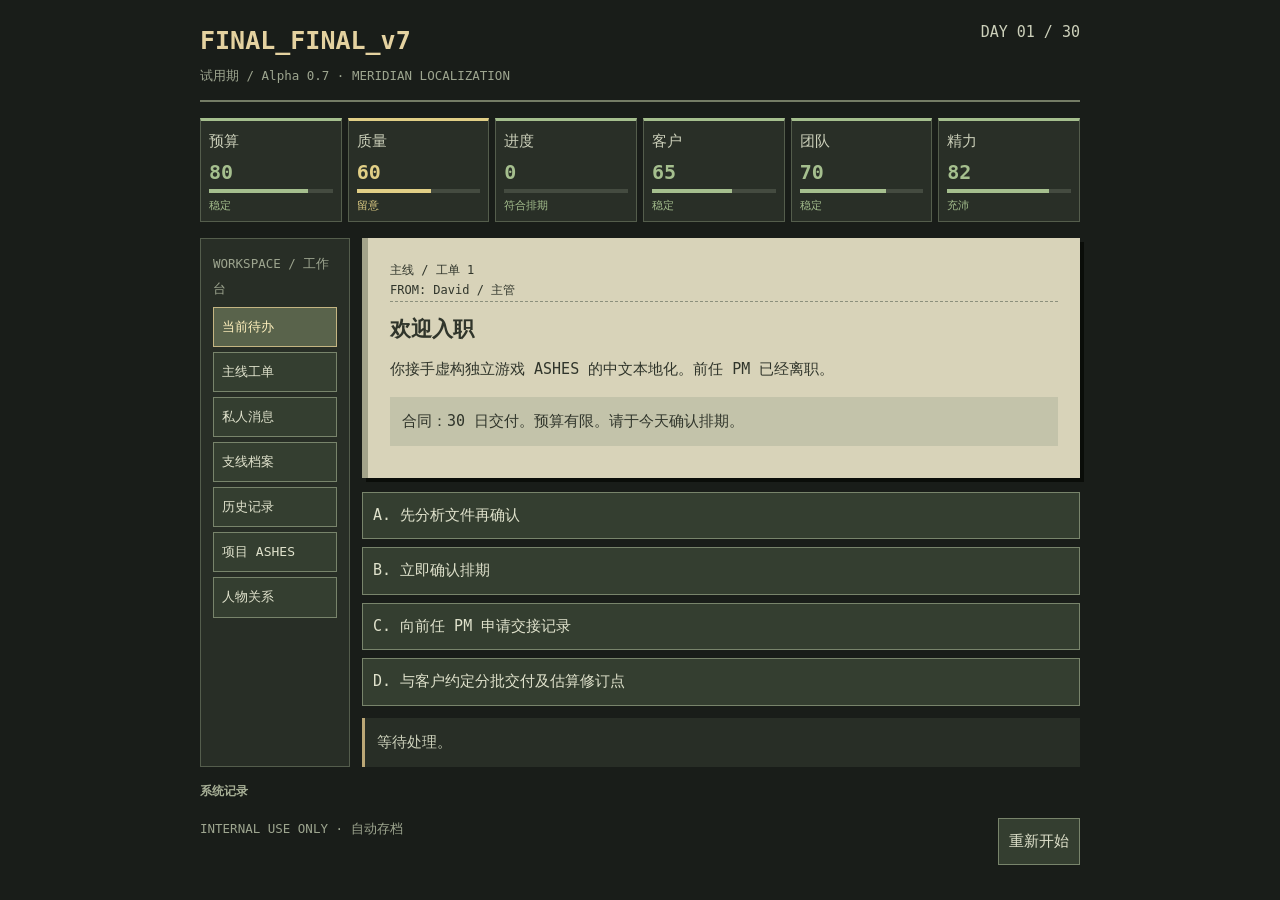
==== public/game.html @ 7072406a "Add files via upload" ====
<!doctype html><html lang="zh-CN"><meta charset="utf-8"><meta name="viewport" content="width=device-width,initial-scale=1"><title>FINAL_FINAL_v7: 试用期</title><style> *{box-sizing:border-box}body{margin:0;background:#191d19;color:#ccd0ba;font:15px/1.7 monospace}main{max-width:920px;margin:auto;padding:20px}header{display:flex;justify-content:space-between;border-bottom:2px solid #747c65;padding-bottom:12px}h1{font-size:25px;color:#e4d2a0;margin:0}small{color:#9da58f}#stats{display:grid;grid-template-columns:repeat(6,1fr);gap:6px;margin:16px 0}.stat{background:#292f27;padding:8px;border:1px solid #545d4c}.stat b{display:block;font-size:20px;color:#e4d2a0}.bar{height:4px;background:#444b40}.bar i{display:block;height:100%;background:#a5b18a}.desk{display:grid;grid-template-columns:150px 1fr;gap:12px}aside{background:#282e26;padding:12px;border:1px solid #545d4c}aside div{padding:7px 0;border-bottom:1px solid #464d40}.paper{background:#d8d3b9;color:#30352b;padding:22px;border-left:6px solid #a3a38a;box-shadow:4px 4px #0a0d09;min-height:240px}.paper h2{margin:10px 0;font-size:21px}.meta{border-bottom:1px dashed #8c907d;font-size:12px}.quote{white-space:pre-wrap;background:#c3c3aa;padding:12px;margin-top:14px}button{font:inherit;color:#e0e2cc;background:#343e30;border:1px solid #78846b;padding:10px;cursor:pointer}button:hover{background:#4d5b43}#choices{display:grid;gap:8px;margin-top:14px}#choices button{text-align:left}#feedback{padding:12px;background:#282e26;margin-top:12px;border-left:3px solid #bba776;min-height:45px}#log{max-height:180px;overflow:auto;font-size:12px;color:#a7af96;margin-top:14px}footer{display:flex;justify-content:space-between;margin-top:16px;gap:8px}.stamp{color:#974b3d;border:3px double;padding:4px 12px;display:inline-block;transform:rotate(-4deg);margin-top:12px;font-weight:bold} @media(max-width:600px){main{padding:10px}.desk{grid-template-columns:1fr}aside{display:none}#stats{grid-template-columns:repeat(3,1fr)}header{gap:5px}h1{font-size:20px}}aside button.nav{display:block;width:100%;text-align:left;margin:5px 0;padding:8px;font-size:13px}aside button.active{background:#59634b;color:#fff0bd;border-color:#c4b582}.mailrow{display:block;width:100%;text-align:left;margin:8px 0}.mailrow small{display:block;color:#c1c7ad}.paper button{margin:5px 0}.paper .archive{border-bottom:1px solid #969982;padding:10px 0}.paper .archive small{color:#59604e}.paper .hint{font-size:12px;color:#59604e}@media(max-width:600px){aside{display:block}aside button.nav{display:inline-block;width:auto;margin:3px;padding:6px}.desk{grid-template-columns:1fr}}
#paper.chat{background:#222b2e;color:#e2e4dc;border:1px solid #52636a;border-left:4px solid var(--person,#8ca6b0);padding:0;box-shadow:4px 4px #0a0d09}.chathead{display:flex;gap:12px;align-items:center;background:#303c40;padding:15px;border-bottom:1px solid #506066}.avatar{display:grid;place-items:center;width:48px;height:48px;flex:none;color:#172124;background:var(--person,#aab5b2);border:3px double #20292a;font-size:20px;font-weight:bold}.chathead h2{margin:0!important;font-size:19px!important}.chathead small,.chat small{color:#a9b8b7}.chatbody{padding:18px;min-height:260px}.chatcontext{color:#9fb0b0;font-size:12px;margin:0 0 18px;border-bottom:1px dashed #506066;padding-bottom:12px}.bubble{white-space:pre-wrap;overflow-wrap:anywhere;background:#354247;border-left:3px solid var(--person);padding:12px 14px;margin:6px 35px 17px 0;max-width:90%;border-radius:0 8px 8px 8px}.bubble.mine{background:#495844;border:0;border-right:3px solid #a5b18a;margin:6px 0 17px auto;border-radius:8px 0 8px 8px}.mine-label{text-align:right}.chat .action{color:#b0b9ad;text-align:center;font-size:12px;padding:8px;border:1px dashed #56635f}.chat .attachment{white-space:pre-wrap;background:#1c2426;border:1px solid #52636a;padding:10px;margin:10px 0 16px;font-size:13px}.chat .chatresult{border-top:1px solid #52636a;padding-top:10px;color:#b4c1b5;font-size:12px}.chatmode #choices button{background:#304248;border-color:#657e84}.chatmode #choices button:hover{background:#435b60}.chatmode #feedback{border-left-color:#789ca6}.chatmode #choices:before{content:'回复 / 行动';font-size:11px;color:#9fb0b0;letter-spacing:2px}.chatmode #choices:has(button:only-child):before{content:''}
 .ep-group{border-top:2px solid #92947e;margin-top:20px;padding-top:8px}.ep-group h3{font-size:17px;color:#515747}.ep-row{padding:9px 0;border-bottom:1px dashed #a5a48e}.ep-name{font-weight:bold}.ep-name span{float:right;font-size:12px;font-weight:normal;color:#545e4c}.ep-row p{margin:5px 0;line-height:1.65}.stat{border-top:3px solid var(--risk,#a5b18a)}.stat b{color:var(--risk,#e4d2a0)}.stat .bar i{background:var(--risk,#a5b18a)}.risk-label{display:block;font-size:11px;color:var(--risk);line-height:1.4;margin-top:5px}.relrow{margin:9px 0;padding:9px;border:1px solid #a3a38a}.relrow small{color:#51594b}</style><main><header><div><h1>FINAL_FINAL_v7</h1><small>试用期 / Alpha 0.7 · MERIDIAN LOCALIZATION</small></div><div id="clock"></div></header><div id="stats"></div><div class="desk"><aside id="side"></aside><section><div class="paper" id="paper"></div><div id="choices"></div><div id="feedback"></div></section></div><div id="log"></div><footer><small>INTERNAL USE ONLY · 自动存档</small><button id="restart">重新开始</button></footer></main><script>
const names=['预算','质量','进度','客户','团队','精力'];const C=(label,reply,d,flag='')=>({label,reply,d,flag});const E=(title,from,body,quote,choices)=>({title,from,body,quote,choices});
const main=[
E('欢迎入职','David / 主管','你接手虚构独立游戏 ASHES 的中文本地化。前任 PM 已经离职。','合同：30 日交付。预算有限。请于今天确认排期。',[C('先分析文件再确认','发现重复文本，排期略有延迟。',[4,3,0,-2,2,-2],'audit'),C('立即确认排期','主管认可你的效率。',[0,0,4,4,0,-2]),C('向前任 PM 申请交接记录','IT 表示旧账号已停用，但共享盘仍在。',[0,0,0,-2,0,-3],'archive')]),
E('三份报价','采购','需要选择主译团队。','A 资深译员 / B 普通译员 / C 低价 MTPE',[C('选择资深译员 Lin','语言基础可靠。',[-12,8,3,0,5,-1],'lin'),C('选择普通译员','成本适中。',[-6,2,4,0,0,-1]),C('选择低价 MTPE','节省费用，留下质量风险。',[5,-8,5,0,-2,-1],'mt')]),
E('术语冲突','Lin','旧术语库与新译文不一致。','公开参考：《Hades》（2020）\nTitan Blood：泰坦之血（既有译名）/ 泰坦血液（模拟待审译名）',[C('恢复既定术语','一致性提高。',[-1,5,2,2,1,-1],'lintrust'),C('批准新译名','后续可能需要全局替换。',[0,-5,4,-2,1,0]),C('提交 Query','等待客户答复。',[-1,2,1,1,0,-2])]),
E('追加文件','Alice','客户称新增内容只有几行。','实际新增 1,240 行，交期不变。',[C('比对并申请变更单','新增范围有书面依据。',[5,2,2,-2,1,-3],'evidence'),C('直接接单','客户满意。',[-6,-2,4,5,-3,-2]),C('要求延长交期','客户同意部分调整。',[0,3,1,-4,4,-1])]),
E('参数错误','工程师 Alex','自动 QA 报告发现变量不匹配。','{count} → {counts}',[C('要求修复','避免运行时错误。',[-1,5,3,1,0,-1]),C('自行修复','节约沟通时间。',[0,4,4,0,1,-4]),C('暂时忽略','错误进入构建。',[0,-6,5,0,0,0],'bug')]),
E('免费试译','采购','新项目需要三名译员参加试译。','试译每人 800 词，客户未提供预算。',[C('争取付费试译','建立更好的合作关系。',[-4,3,3,-1,5,-2],'chen'),C('缩短试译','兼顾成本与公平。',[-1,1,4,0,2,-1]),C('按客户要求执行','预算不变。',[2,0,4,2,-5,0])]),
E('周末排期','Lin','译员要求周末休息。','连续工作六天。',[C('调整排期','团队恢复。',[-2,2,2,-1,6,3],'lintrust'),C('增加人手','进度得到保障。',[-5,2,5,1,2,-1]),C('要求继续工作','短期进度提高。',[0,-2,6,2,-7,-2],'burn')]),
E('新项目','David','你同时被安排一个手游 UI 项目。','要求三天交付。',[C('申请资源','获得临时支持。',[-4,1,4,-1,3,-1]),C('自行承担','主管认可，但你开始疲惫。',[2,0,5,2,-1,-8]),C('说明资源冲突','保留原项目优先级。',[0,2,2,-2,2,1],'evidence')]),
E('风格指南','Lin','客户希望台词更符合角色性格，但未给示例。','Please make it more immersive.',[C('制作角色级指南','减少后续争议。',[-2,6,2,1,3,-3],'lintrust'),C('让译员自行发挥','风格不稳定。',[0,-3,5,1,0,0]),C('向客户索要参考','得到部分示例。',[0,3,3,1,0,-2])]),
E('费用申请','Chen','配音润稿不在原始报价范围内。','申请额外 12 小时。',[C('批准工时','Chen 愿意继续合作。',[-5,3,3,0,6,-1],'chen'),C('申请客户变更单','部分成本获批。',[3,2,2,-2,3,-3],'evidence'),C('要求免费完成','节约费用。',[4,-2,4,0,-7,0],'unpaid')]),
E('版本冲突','Alex','两个最终文件同时进入构建目录。','FINAL.xlsx / FINAL_USE_THIS.xlsx',[C('逐项比对','恢复正确版本。',[-2,5,2,1,0,-3],'evidence'),C('选择最新时间','部分修订丢失。',[0,-5,5,0,-2,0],'version'),C('请语言负责人确认','得到确认。',[-1,3,3,0,-1,-1])]),
E('客户临时会议','Alice','制作人要求缩减剩余成本。','LQA 预算削减 20%。',[C('提供风险分析','保留关键测试。',[0,3,2,-2,2,-3],'alice'),C('减少测试','毛利改善。',[6,-5,5,2,-2,0],'cut'),C('重新安排测试优先级','保住核心体验。',[2,2,4,1,0,-2])]),
E('没有视频的录音','Morgan','两段 CG 缺少视频。','演员无法判断角色情绪。',[C('要求补充视频','避免误读。',[-2,5,2,-2,2,-1],'morgan'),C('整理角色背景','录音得以进行。',[-2,4,4,1,3,-3],'morgan'),C('照稿录制','完成录音，留下风险。',[0,-5,6,2,-1,0])]),
E('现场改词','Morgan','导演认为一条 Boss 台词无法自然演绎。','You shall not leave this place alive!（原创台词）',[C('批准并同步文本','录音与字幕一致。',[-2,5,3,1,2,-2],'morgan'),C('让导演自行决定','录音继续，但缺少记录。',[0,-2,5,0,1,0]),C('坚持原译','避免追加时间。',[2,-4,4,0,-3,0])]),
E('测试报告','June','主线任务目标存在严重错译。','客户备注：Known issue, please close.',[C('保留并标注风险','June 信任你。',[0,4,2,-3,4,-2],'june'),C('按要求关闭','客户满意。',[0,-6,5,4,-4,0],'closed'),C('提供临时修复','问题得到解决。',[-4,6,4,2,2,-3],'june')]),
E('第二次构建','Alex','开发要求今天提供可打包版本。','剩余 47 个 issue。',[C('按风险排序','关键问题优先。',[-2,3,5,1,0,-2]),C('加班全量处理','进度改善。',[-2,5,6,2,-1,-8]),C('仅修复阻断项','部分问题留待补丁。',[1,-2,6,2,0,0])]),
E('中性代词','Alice','三个 NPC 的角色设定更新。','受影响文本 367 条。',[C('复查所有相关文本','设定准确。',[-3,5,2,2,1,-3]),C('只修复明显问题','大部分得到解决。',[-1,1,4,1,0,-1]),C('等待下一版本','当前版本保留旧设定。',[0,-4,5,-2,0,0])]),
E('报销单','David','财务要求解释额外工时。','请提交费用责任说明。',[C('提交实际变更记录','费用得到部分认可。',[3,0,3,0,3,-2],'evidence'),C('归责供应商','财务接受说明。',[5,-2,4,0,-7,0],'blame'),C('承担项目成本','团队得到保护。',[-4,1,3,0,4,-1])]),
E('第三方审校','客户','外部审校提出大量主观修改。','错误分类：Style / Preference / Accuracy',[C('逐项仲裁','避免不必要返工。',[-2,5,2,0,4,-3],'lintrust'),C('全部接受','客户认可配合度。',[-3,-2,3,4,-3,-1]),C('全部拒绝','节约时间但遗漏真实问题。',[2,-4,5,-4,1,0])]),
E('裁员传闻','David','公司正在评估项目组利润。','下季度人员调整尚未公布。',[C('如实反馈团队贡献','留下人员绩效记录。',[0,0,3,0,4,-2],'staff'),C('突出自己的贡献','主管印象改善。',[2,0,3,1,-4,0],'career'),C('不参与传闻','专注交付。',[0,1,4,0,0,1])]),
E('社区泄露','Alice','测试截图流入玩家社区。','截图中出现未修复的 UI 文案。',[C('确认问题并提供修复','客户获得明确方案。',[-2,4,4,3,0,-3]),C('声明非最终版本','暂时控制舆情。',[0,-2,5,2,0,0]),C('调查版本来源','找到构建记录。',[-1,2,3,1,0,-2],'evidence')]),
E('补录','Morgan','演员档期只剩半天。','需要补录 18 条。',[C('优先关键剧情','完成核心补录。',[-2,4,4,1,2,-1]),C('追加录音时段','全量完成。',[-5,6,5,2,0,-2]),C('保留现有录音','降低成本。',[3,-4,5,0,-2,0])]),
E('失联的译员','Chen','一名供应商没有回应。','剩余 1,800 词。',[C('联系并重新分配','任务恢复。',[-3,2,4,0,3,-2]),C('转交 MTPE','赶上排期。',[1,-4,5,1,-2,0]),C('自己处理','完成部分工作。',[0,3,4,0,0,-7])]),
E('发售倒计时','制作人 Victor','发售日期不可变更。','剩余 312 条待审校文本。',[C('按风险优先级','核心质量得到保护。',[-2,4,5,1,0,-2]),C('追加夜班','全部推进。',[-5,3,7,2,-4,-3]),C('隐瞒未完成任务','客户认为工作已完成。',[0,-5,7,5,-3,0],'hide')]),
E('最终术语检查','Lin','发现术语不一致。','公开参考：《Hades》（2020）\nNectar：蜜露 / 花蜜；Ambrosia：仙酒 / 神酒（后者均为模拟待审译名）',[C('语境复核','一致性提高。',[-2,5,3,1,1,-3]),C('批量替换','部分语境出现新错。',[0,-3,5,0,0,0]),C('只修主线','保护关键体验。',[0,2,4,0,0,-1])]),
E('最终构建','Alex','最后一轮测试时间只有两小时。','Release Candidate 06',[C('集中检查主线和变量','覆盖高风险内容。',[-2,5,5,2,0,-2]),C('均匀抽查','覆盖面广。',[-1,2,5,1,0,-1]),C('直接签核','提前完成。',[1,-6,7,3,0,0],'skip')]),
E('发售签字','Alice','请确认所有交付物可正式发行。','All deliverables are ready for release.',[C('签字并附已知风险','记录完整。',[0,3,5,-1,2,-2],'evidence'),C('无条件签字','流程顺利。',[0,-2,6,4,0,0],'sign'),C('拒签存在风险的内容','保留专业判断。',[0,4,1,-5,2,-1])]),
E('工时结算','Chen','团队提交加班工时。','请确认最终 PO。',[C('批准实际工时','劳动得到认可。',[-5,0,3,0,6,-1],'chen'),C('按原工时结算','成本下降。',[5,0,3,0,-7,0]),C('提交补充 PO','部分工时获批。',[1,0,3,-1,4,-2],'evidence')]),
E('项目复盘','David','管理层要求总结项目。','请说明成本、质量与交期。',[C('如实记录问题','经验得到保留。',[0,2,3,0,3,-2],'honest'),C('强调商业表现','管理层认可。',[3,0,3,3,-2,0],'career'),C('提出制度改进','团队支持。',[0,1,3,-3,4,-2],'staff')]),
E('下一封邮件','HR','试用期结束。','请选择下一步。',[C('接受新项目','你留在公司。',[0,0,3,2,0,0],'stay'),C('申请内部转岗','你希望改变工作方式。',[0,0,2,-1,1,0],'transfer'),C('考虑离开公司','你开始整理自己的经历。',[0,0,2,0,1,0],'leave')])];
const side=[
[3,'archive','未发送的邮件',E('共享盘里的草稿','前任 PM / 未发送','你找到一封从未寄出的邮件。','我已经第三次提醒制作人，文件无法在原排期内完成。',[C('保存草稿副本','你保留了第一份证据。',[0,0,0,0,0,-2],'oldmail'),C('询问主管','David 要求你不要继续追究。',[0,0,0,-1,0,-1],'suspect'),C('关闭文件','你回到了工作。',[0,0,0,0,0,1])])],
[8,'oldmail','未发送的邮件',E('旧账号的最后一天','Alex / 私信','Alex 告诉你前任 PM 离职前曾要求冻结版本。','那天的交付邮件里没有他的名字。',[C('请 Alex 保留构建日志','你得到一份新的证据。',[0,0,0,0,1,-2],'oldlog'),C('暂不追查','线索暂时中断。',[0,0,0,0,0,1])])],
[22,'oldlog','未发送的邮件',E('责任调查','HR','管理层准备复盘前任 PM 的事故。你手中有草稿和构建日志。','请提交任何相关记录。',[C('提交完整记录','调查不再只针对前任 PM。',[0,0,0,-3,5,-2],'truth'),C('仅保存备份','证据仍在你手中。',[0,0,0,0,1,0]),C('删除副本','你不再参与此事。',[0,0,0,2,-3,0],'deleted')])],
[11,'chen','报价之外',E('一张旧发票','Chen','Chen 发来一张三个月前未结算的发票。','我不想催你，但这笔钱是我下个月的房租。',[C('协助财务追踪','旧发票进入审批。',[0,0,0,0,5,-3],'invoice'),C('让 Chen 自行联系财务','关系未进一步发展。',[0,0,0,0,-2,0])])],
[23,'invoice','报价之外',E('一份私人报价','Chen','Chen 提议未来与你独立合作。','不一定现在，只是想让你知道。',[C('保留联系方式','你有了另一条职业道路。',[0,0,0,0,3,0],'studio'),C('婉拒','合作仍限于当前公司。',[0,0,0,0,0,0])])],
[10,'lintrust','最后一位审校',E('署名名单','Lin','Lin 发现自己的名字没有出现在本地化人员名单中。','我做了两个月的审校。',[C('向客户申请补充署名','Lin 感谢你的支持。',[0,0,0,-1,5,-2],'credit'),C('说明署名由客户决定','问题没有改变。',[0,0,0,0,-2,0])])],
[25,'credit','最后一位审校',E('最后一轮','Lin','Lin 主动提出帮你复核发售前关键文本。','这次不算加班，算我自己的决定。',[C('安排并支付合理工时','你得到可靠的支持。',[-2,5,3,0,3,-1]),C('请 Lin 休息','你尊重其私人时间。',[0,0,0,0,3,2])])],
[15,'morgan','没有上下文',E('录音室的便当','Morgan','休息时，导演告诉你演员曾因错误的角色指导被要求免费补录。','别让这次也变成这样。',[C('确认补录责任与费用','导演愿意继续共享现场信息。',[0,1,0,0,4,-2],'vofair'),C('不介入合同问题','导演没有再提此事。',[0,0,0,0,-1,0])])],
[24,'vofair','没有上下文',E('演员的感谢','Morgan','演员托导演带来一张手写卡片。','谢谢你让我们知道自己到底在演什么。',[C('将感谢转给团队','团队士气提高。',[0,0,0,0,5,2]),C('留作私人纪念','你记住了这一刻。',[0,0,0,0,0,4])])],
[17,'june','请关闭此问题',E('私下的报告','June','June 提供了被关闭问题的截图和原始报告。','如果上线后有人问起，我希望你知道。',[C('保存原始报告','记录得到保留。',[0,0,0,0,3,-2],'qalogs'),C('建议走正式渠道','June 担心再次被拒绝。',[0,0,0,0,0,-1])])],
[27,'qalogs','请关闭此问题',E('谁关闭了问题','June','制作人要求解释社区发现的错误。','系统里显示问题已关闭。',[C('提交原始报告','责任调查有了真实依据。',[0,0,0,-2,4,-2],'qadefend'),C('私下保护 June','你承担了更多解释工作。',[0,0,0,0,3,-4])])],
[21,'career','季度最佳员工',E('主管的邀请','David','主管提议让你参与下一轮绩效评估。','有些人不适合继续留在团队。',[C('要求透明的评价依据','主管没有立即答复。',[0,0,0,-1,2,-2],'staff'),C('接受安排','你获得晋升机会。',[2,0,0,2,-3,0],'promotion')])],
[13,'alice','客户也是打工人',E('凌晨的私信','Alice','Alice 私下表示缩减预算并非她的决定。','我也只能把制作人的要求转给你。',[C('共同准备风险说明','你们建立了新的沟通方式。',[0,1,0,4,0,-2],'alliance'),C('继续走正式流程','关系维持现状。',[0,0,0,0,0,0])])],
[26,'alliance','客户也是打工人',E('共同签字','Alice','Alice 愿意与你共同提交已知问题清单。','至少这次不是一个人签字。',[C('共同提交','风险得到双方确认。',[0,2,0,3,0,-1],'joint'),C('独立提交','你保留自己的记录。',[0,1,0,0,0,-1],'evidence')])],
[5,'','下班之后',E('房租提醒','手机','房租即将到期。今晚还有未处理的邮件。','距离末班车还有 25 分钟。',[C('准时下班','你得到休息。',[0,0,0,0,0,8],'rest'),C('留下加班','你多处理了一部分工作。',[0,0,3,1,0,-7])])],
[16,'','下班之后',E('周日的电话','家人','你已经两周没有参加家庭聚会。','今天能回来吃饭吗？',[C('关闭工作通知','你终于吃了一顿安静的饭。',[0,0,0,0,0,12],'rest'),C('带电脑回去','你一边吃饭一边回复邮件。',[0,0,2,1,0,-5])])],
[28,'','另一个 Offer',E('猎头的消息','招聘顾问','一家游戏开发商正在招聘 Localization Specialist。','薪资有所提高，但不再负责项目管理。',[C('接受面试','你获得了新的选择。',[0,0,0,0,0,-2],'offer'),C('婉拒','你暂时留在当前岗位。',[0,0,0,0,0,1])])]
];
const outgoing=[["（将草稿复制到私人归档，不发送消息。）", "David，我在共享盘发现了一封未发送的风险说明。方便说明当时的情况吗？", "（关闭草稿，不发送消息。）"], ["Alex，能否帮我保留当时的构建日志？先不要转发给其他人。", "谢谢你告诉我这些。我们暂时先把当前项目做好。"], ["附件是原始邮件草稿和构建日志，请一并纳入调查。", "（保留本地备份，暂不提交。）", "（删除副本，不发送消息。）"], ["把发票编号发我，我来跟财务确认付款进度。", "这笔款项需要由财务核实，麻烦你直接联系他们。"], ["谢谢，我也很期待有机会再合作。我们保持联系。", "谢谢你的信任，不过我暂时没有独立接项目的计划。"], ["我会联系客户确认署名名单，并说明你实际负责的工作。", "署名名单由客户最终决定，现阶段我无法承诺调整。"], ["谢谢。我们按正常工时安排，我会确认费用。", "谢谢你的好意，今天先休息吧，剩下的我来安排。"], ["我会先确认补录原因和费用归属，不让演员承担不属于他们的成本。", "合同部分由采购负责，我暂时无法介入。"], ["谢谢，大家看到这张卡片一定会很高兴。我会转达。", "（将卡片收进抽屉，不发送消息。）"], ["谢谢，原始报告我会妥善保存。", "我建议先通过正式渠道提交，我会关注处理情况。"], ["我会把原始报告附在复盘材料中，确保记录完整。", "你先不用出面，我来解释当时的处理经过。"], ["可以先提供具体的评价标准和项目记录吗？", "好的，我可以参与下一轮评估。"], ["我们一起整理风险和变更记录吧，至少让制作人看到完整情况。", "理解你的处境。我们还是按正式流程沟通吧。"], ["同意，我会整理最终清单，请你确认后共同提交。", "谢谢，我会单独提交我方的风险记录。"], ["（关闭电脑，准时下班。）", "（留在办公室继续处理邮件。）"], ["能，今天我不看工作消息了。", "能回来，但还有几封邮件需要处理。"], ["谢谢联系，我有兴趣了解岗位，方便安排面试吗？", "谢谢邀请，目前我暂时不考虑新的机会。"]];
const sideExtra={"1": ["请 Alex 说明日志可公开范围", "你确认了证据使用边界。", [0, 0, 0, 0, 2, -1], "oldlog", "Alex，哪些日志可以在内部调查中使用？我希望按权限处理。"], "3": ["提供财务联系人并约定跟进日期", "Chen 有了明确的沟通路径。", [0, 0, 0, 0, 3, -1], "invoice", "我把财务联系人发你，周五前我会再确认一次进展。"], "5": ["先核实合同中的署名条款", "你找到进一步沟通的依据。", [0, 0, 0, 0, 3, -1], "credit", "我先核实署名规则，再和你确认可以争取的范围。"], "7": ["请导演一起制定补录流程", "团队约定记录改词和补录原因。", [0, 1, 0, 0, 3, -1], "vofair", "我们一起记录补录原因和确认人，方便后续判断费用。"], "9": ["建议共同提交保密风险说明", "June 同意保留原始证据。", [0, 0, 0, 0, 2, -1], "qalogs", "我们一起整理一份内部风险说明，保留原始报告。"], "12": ["约定固定的风险同步会议", "双方减少临时沟通。", [0, 0, 0, 3, 1, -1], "alliance", "我们每周固定同步一次风险吧，避免问题拖到最后。"], "15": ["约定饭后统一回复紧急消息", "你保留了一段私人时间。", [0, 0, 1, 0, 0, 5], "rest", "我会回来，吃完饭再统一处理紧急消息。"], "16": ["先了解岗位职责和发展方向", "你获得岗位信息。", [0, 0, 0, 0, 0, -1], "offer", "方便先发我岗位职责和团队结构吗？我想了解一下。"]};Object.entries(sideExtra).forEach(([i,r])=>{side[i][3].choices.push(C(r[0],r[1],r[2],r[3]));outgoing[i].push(r[4]);});
const lessons=[["范围与估算", "先确认字数、重复率、语言和交付物，再估算工期。PM 不必亲自翻译，但必须知道工作量从何而来。", "与客户约定分批交付及估算修订点", "先交核心文本，待分析完成再锁定剩余排期。", [1, 2, 3, 1, 2, -2]], ["供应商与试译", "MTPE 是机器翻译译后编辑，不等于低质量；报价也不能直接代表能力。试译应匹配实际文本。", "安排小规模付费试译，再按文本类型分工", "试译消耗预算和时间，但降低选错供应商的风险。", [-3, 5, 2, 0, 3, -2]], ["术语管理", "术语表记录概念的统一译法；翻译记忆库（TM）记录历史双语句段。两者可能冲突。", "请 Lin 核查术语来源与适用范围", "确认旧译名适用于本作，并把依据写入术语表。", [-1, 4, 2, 1, 3, -2]], ["范围变更", "新增、删除、修改是不同工作量。变更单用于重新确认费用、范围和交期。", "先交旧范围，新增内容另设里程碑", "避免原有任务被打断，但客户需要接受两次交付。", [2, 2, 3, -1, 2, -1]], ["技术 QA", "占位符由游戏运行时替换；变量名称必须符合代码约定。自动检查只能发现部分风险。", "请工程师确认变量规范并批量扫描", "不仅修复当前错误，还发现同类问题。", [-2, 6, 2, 1, 1, -2]], ["采购公平", "试译用于评估能力，不应悄悄成为免费生产内容。付费、长度和使用范围应事先明确。", "用已有作品筛选，仅对入围者做短付费试译", "减少无效测试，但可能错过缺少作品集的新人。", [-2, 2, 3, 0, 3, -1]], ["资源规划", "可用工时不是日历天数。新增人手也有熟悉项目和统一风格的成本。", "与译员协商拆分高低优先级任务", "保留周末休息，把非关键内容安排到下周。", [-1, 2, 3, -1, 5, -1]], ["并行项目", "多项目冲突需要明确优先级和责任人，而不是默认由 PM 无限补位。", "请主管明确两个项目的优先级并拆分责任", "主管同意 UI 项目由同事协助，但你需交接。", [-2, 1, 4, 0, 3, -2]], ["风格指南", "风格不是越华丽越好。角色身份、场景、语体和可读性都应有可执行示例。", "先做三组样例，让客户选定方向", "样例获得反馈，避免整批文本反复重写。", [-1, 5, 3, 2, 1, -2]], ["工作范围", "翻译、审校、配音润稿是不同服务。PO 是采购订单，额外工作应得到明确授权。", "先批准紧急部分，其余等待书面确认", "录音可以启动，未授权工作不再继续扩大。", [-2, 2, 3, 0, 4, -1]], ["版本控制", "文件名和修改时间不足以证明版本正确。交付清单、版本号和变更记录更可靠。", "冻结交付目录，请工程师核对导入记录", "工程师确认实际构建版本，避免猜测。", [-1, 4, 3, 1, 1, -2]], ["风险沟通", "LQA 是在实际游戏中验证语言、显示和功能。削减测试时应明确未覆盖内容。", "提交两套测试方案供制作人签字选择", "制作人选中核心流程优先方案，风险有记录。", [2, 3, 3, 1, 1, -2]], ["配音上下文", "配音需要场景、情绪、关系和时长等信息。缺失视频并不意味着所有台词都不能录。", "先录有明确上下文的台词，未知段落单独排期", "减少棚期浪费，未知段落仍需后续确认。", [-1, 3, 4, 0, 2, -1]], ["录音变更", "现场改词可能影响字幕、口型和时长。导演与语言负责人需要共享最终录音文本。", "让导演提供两版可演绎台词，由语言负责人快速确认", "录音短暂停顿，字幕与演绎保持一致。", [-2, 4, 3, 1, 3, -1]], ["缺陷状态", "Known issue 不代表已修复。严重程度、修复优先级和关闭理由是不同字段。", "请制作人确认延期修复责任人和目标版本", "缺陷保留为已知风险，当前版本仍可能受影响。", [0, 2, 4, 0, 3, -1]], ["缺陷分流", "47 个问题未必同等重要。影响主线、支付、变量和可访问性的错误通常需要优先评估。", "按影响与修复成本分组，交给对应负责人", "并行处理减少 PM 的单点瓶颈。", [-2, 3, 5, 1, 2, -1]], ["角色设定", "英文代词与中文表达不必机械对应。可通过省略代词、称谓和语境保持角色设定。", "先确认角色指代规则，再用检索缩小复查范围", "减少盲目全量改写，仍需人工判断语境。", [-2, 4, 3, 1, 2, -2]], ["成本归属", "额外成本可能来自客户变更、内部估算不足或供应商失误。不能把全部责任归给一方。", "按原因拆分工时，与财务和客户分别确认", "部分费用获批，未确认费用仍由项目暂担。", [2, 1, 3, 0, 3, -2]], ["审校仲裁", "准确性错误与风格偏好需要分开。MQM 等质量框架可帮助团队讨论错误类型。", "抽取争议样例，由客户和语言负责人统一标准", "先对齐标准，再批量处理，仍需部分人工仲裁。", [-1, 4, 3, 1, 3, -2]], ["绩效与管理", "PM 的贡献包括协调、预防风险和帮助他人，而不只是个人完成的字数。", "整理团队贡献和客观项目数据，要求正式沟通", "记录更完整，但无法保证管理层改变决定。", [0, 0, 3, 0, 3, -1]], ["社区反馈", "截图不一定代表最新构建。先核实版本、复现条件和实际影响，再回应。", "请 QA 复现并准备经客户确认的修复说明", "确认问题确实存在，避免仓促否认。", [-1, 3, 3, 2, 1, -2]], ["补录取舍", "补录可能涉及演员、导演、工程和字幕同步，不只是重新读一句。", "将 18 条按剧情影响与录音依赖分组", "先录必须项，其他内容待补丁评估。", [-2, 3, 4, 1, 2, -1]], ["交付韧性", "关键任务需要备份人员、共享资产和明确交接。失联不一定是失职。", "确认人员安全与交付状态，同时启动备援译员", "备援开始工作，但接手仍需要上下文。", [-3, 3, 4, 0, 3, -1]], ["发布范围", "固定发售日不等于所有任务都必须同时完成。分阶段交付需客户与开发共同确认。", "提出首发必修清单和补丁计划", "核心问题得到优先处理，非关键项有明确负责人。", [-1, 4, 6, 0, 2, -2]], ["术语复核", "全局替换可能误改角色名、复合词和特殊语境。检索后应复核命中项。", "按词边界检索，再由译员复核例外", "自动化减少工作量，同时保留语境判断。", [-2, 5, 4, 0, 2, -1]], ["验收测试", "RC 是候选发布构建。最后一轮测试应覆盖改动项、关键路径和已知高风险问题。", "检查改动清单并安排针对性回归测试", "验证近期修复，未覆盖内容明确记录。", [-2, 5, 5, 1, 1, -1]], ["发布签核", "签核应对应实际验收范围，不能把未验证内容描述为已经通过。", "签署已验证范围，请制作人确认剩余风险", "交付继续推进，但风险接受责任得到区分。", [0, 3, 5, 0, 2, -1]], ["供应商结算", "验收与支付应遵守合同；争议部分可单独处理，不必冻结所有无争议费用。", "先结算无争议工时，剩余提交变更审批", "译员收到部分款项，争议仍待解决。", [-2, 0, 3, 0, 5, -1]], ["项目复盘", "复盘应分析原因、影响、改进动作与责任人，而非只找替罪羊。", "组织跨职能复盘，确定三项可执行改进", "改进措施有负责人，但实施仍需要管理支持。", [0, 3, 3, 0, 3, -2]], ["职业路径", "语言专家、工程师、项目经理和制作人有不同能力要求，并非只有管理晋升一种路径。", "要求一次职业发展沟通，再决定下一步", "你明确了岗位期待和技能缺口。", [0, 0, 2, 1, 1, -1]]];
lessons.forEach((r,i)=>main[i].choices.push(C(r[2],r[3],r[4],i===0?"audit":i===2?"lintrust":i===3||i===10||i===17?"evidence":i===11?"alice":i===12||i===13?"morgan":i===14?"june":"")));

const aiBranch='机器也会说话';
const aiEvents=[
[4,'',E('效率革命','David / 内部邮件','公司采购了生成式 AI 平台，希望本季度将翻译成本降低 35%。你负责第一轮试点。','工具可生成译文、润色和解释术语。客户尚未明确授权上传项目文件。',[C('先确认客户授权，再用公开样例试点','安全范围得到确认，但试点晚了一天。',[-2,1,0,2,2,-1],'ai_safe'),C('仅使用本地批准的模型测试虚构样例','技术组获得初步数据，真实项目效果仍未知。',[-3,1,1,0,1,-2],'ai_local'),C('直接上传完整项目，尽快证明效率','输出很快，但文件授权与留存规则尚未核实。',[7,-1,5,0,-3,2],'ai_upload'),C('暂不采用，提交成本和质量疑问','保留现有生产方式，管理层要求后续提供证据。',[0,0,-1,-1,2,1],'ai_hold')]),['我先确认客户授权和数据条款，再用公开文本做试点。','请工程组使用已批准的本地模型，先测虚构样例。','我先跑完整项目，明天提交效率数据。','现阶段先维持原流程，我会整理试点需要回答的问题。']],
[9,'',E('看起来很正确','Lin / 私信','AI 输出流畅，却将原创文本中的否定条件翻反。主管只看到了自动评分 96。','Source: Cannot revive while silenced.\nAI: 沉默时可以复活。\n自动评分：96/100',[C('按文本类型做盲测并记录严重错误','发现自动评分与实际语义风险并不一致。',[-3,5,0,1,3,-2],'ai_eval'),C('只将 AI 用于低风险重复文本，人工检查变量','减少重复劳动，保留人工判断。',[3,2,3,1,2,0],'ai_scope'),C('以自动评分代替人工审校','效率报表非常漂亮，严重错误未被发现。',[6,-6,5,1,-4,1],'ai_blind'),C('暂时停用译文生成，保留术语检索辅助','保留部分工具价值，节省效果有限。',[0,2,0,0,2,0],'ai_scope')]),['我们按文本类型盲测，把严重语义错误单独统计。','先限定在重复文本，变量和关键语义仍由人检查。','先按自动评分放行，后续再观察。','暂停生成译文，但可以保留术语检索辅助。']],
[14,'',E('被改写的报价','Chen / 私信','公司认为 AI 产出的译文只需要简单检查，将译员费率砍半。Chen 说实际修改时间比从零翻译还长。','一批 1000 词：原翻译 3 小时；AI 译后编辑 4 小时。',[C('按实际工时和错误类型重新评估报价','发现返工成本，重新协商了试点费率。',[-4,3,0,0,5,-2],'ai_fair'),C('让供应商自主选择翻译或译后编辑','团队保留专业判断，成本预测变得复杂。',[-2,2,1,0,4,-1],'ai_fair'),C('执行统一降价，要求维持原质量','预算改善，但供应商开始拒绝任务。',[6,-3,2,0,-7,0],'ai_wage'),C('与采购约定小批量测试及退出条件','双方获得可量化的生产效率依据。',[-2,2,1,1,3,-1],'ai_eval')]),['把实际工时发给我，我会据此重新评估费率。','你可以按实际文本决定是否使用译后编辑。','目前只能执行新费率，请按原标准交付。','我们约定试点批次、计时方式和退出条件。']],
[18,'ai_upload',E('数据留存通知','Alex / 安全团队','平台通知部分上传内容可能被保留用于服务改进。客户要求核实未发布文本是否已经外传。','尚未确认是否发生泄露。请保全日志、停止未经授权的上传并通知负责人。',[C('停止上传，保全记录，按流程报告','团队开始核实影响范围，客户要求整改。',[-5,0,-3,-5,3,-2],'ai_report'),C('请安全团队确认范围并同步客户负责人','调查有了明确责任人，试点暂停。',[-4,0,-2,-3,2,-1],'ai_report'),C('删除本地记录，不向任何人报告','风险仍存在，调查记录出现缺口。',[2,0,2,0,-3,0],'ai_cover')]),['请立即暂停上传并保全日志，我会按流程报告。','请安全团队确认影响范围，同时同步客户负责人。','（删除本地记录，未发送报告。）']],
[20,'',E('声音的所有权','Morgan / 录音导演','制作人希望用现有演员录音训练合成声音，以减少补录。原合同没有约定此用途。','原合同：游戏录音及约定宣传用途。合成声音授权：未约定。',[C('另行协商用途、期限、报酬与同意','项目保留探索空间，但必须等待授权。',[-3,1,0,0,5,-1],'ai_voicefair'),C('保留真人补录，用合成占位音仅做内部节奏测试（须授权）','录音质量和演员权益得到保护。',[-3,2,1,1,3,-1],'ai_voicefair'),C('以原合同为由直接批准声音复用','成本下降，演员和经纪方提出异议。',[6,-2,3,-2,-7,0],'ai_voicebad'),C('暂停提案，交法务及演员代表评估','当前录音不受影响，审批尚未完成。',[-1,0,0,0,2,0],'ai_voicefair')]),['请另行确认授权范围、期限、报酬和演员同意。','正式录音仍用真人；占位音也先确认授权。','先按原合同处理，尽快完成合成补录。','请法务与演员代表先评估，我们暂不启动。']],
[24,'',E('一个人的部门','David / 主管','管理层想将 AI 节省的时间直接折算为裁员人数。你手中有试点数据，也知道剩余人工任务。','管理层提案：减少两名语言人员；保留同等交付目标。',[C('提交完整成本模型，建议转岗培训','管理层接受先试行人机协作岗位。',[-3,2,1,0,5,-2],'ai_train'),C('建议将节省的工时投入 LQA 与可访问性','预算不变，但玩家体验有望改善。',[-2,4,1,1,3,-1],'ai_train'),C('支持裁员，以效率指标争取晋升','主管认可，团队失去经验与信任。',[8,-3,4,2,-9,0],'ai_replace'),C('反对裁员，但不给替代计划','团队支持你，管理层仍要求可执行方案。',[0,0,-1,-2,3,-1],'ai_resist')]),['请把审校、工程、返工和培训一起计入成本，我建议先转岗培训。','建议将节省的工时投入测试和可访问性改善。','我支持按效率目标调整团队规模。','我反对直接裁员，但需要更多时间整理替代方案。']],
[29,'',E('试点报告','Alice / 客户','客户希望了解 AI 在项目中的真实表现，并决定是否继续合作。','请提交使用范围、授权、人工复核、质量与实际总成本。',[C('公开试点边界、失败样例和总成本','客户获得可验证的经验，而非单纯效率数字。',[0,2,0,4,3,-2],'ai_transparent'),C('仅汇报节省的工时和成本','报告漂亮，但无法解释实际返工。',[3,-1,1,2,-2,0],'ai_spin'),C('建议保留人工主导，按场景继续实验','客户认可分阶段验证。',[0,1,0,2,3,-1],'ai_transparent'),C('提交停止试点的依据及替代流程','客户理解技术并非每个场景都适用。',[0,1,0,2,2,-1],'ai_stop')]),['报告将包括失败样例、授权、人工检查和全部成本。','我会先汇报节省工时和成本的部分。','建议保留人工主导，只在验证有效的场景继续试点。','我会提交停止试点的证据和替代流程。']]];
aiEvents.forEach(([day,flag,event,replies],i)=>{side.push([day,flag,aiBranch,event]);outgoing.push(replies)});


const people={David:['D','直属主管','#c7ae72'],Lin:['L','语言负责人','#a3bc92'],Chen:['C','自由译员','#d1a28d'],Morgan:['M','录音导演','#c1a4cf'],June:['J','LQA 测试员','#8ebcc9'],Alice:['A','客户侧 PM','#9caad9'],Alex:['X','本地化工程师','#9bbcb4'],HR:['H','人力资源','#b4b6a1'],'前任 PM':['?','已离职 · 归档','#a29b8b'],'手机':['·','系统提醒','#a2a9ae'],'家人':['家','私人联系人','#d2b995'],'招聘顾问':['R','外部联系人','#b6a6d5']};
const voices={
'共享盘里的草稿':['David，\n这是第三次书面提醒。现有排期无法覆盖新增范围。\n如果仍决定周五交付，请明确哪些内容不验收，以及由谁签字。\n我不能再写一封「一切正常」的邮件了。'],
'旧账号的最后一天':['你先别在群里问。','我查过构建记录。他最后一次提交是冻结版本的申请。后来有人重新开了权限。','交付邮件里连他的名字都没有。'],
'责任调查':['您好。公司正在开展前期项目交付情况复核。','如持有相关邮件或构建记录，请于今日提交。请勿在非授权渠道传播。'],
'一张旧发票':['在吗？不好意思又来催款。','这张发票三个月了。财务让我找 PM，PM 又让我找财务。','我下个月房租还没着落。你能帮我问问到底卡在哪吗？'],
'一份私人报价':['说个题外话。','我手上有几个独立开发团队的联系人。如果哪天你不想干公司这套流程了，我们可以聊聊。','不急着答复。我只是觉得，跟你合作不用每天猜自己能不能拿到钱。'],
'署名名单':['Credits 我看了。没有我。','两个月的审校，四轮返工。我不是要特殊待遇，只想确认这份工作算不算数。'],
'最后一轮':['我把高风险台词筛出来了，剩 86 条。','如果你需要，我可以再过一遍。不过别把我的时间默认写成免费资源。'],
'录音室的便当':['先吃饭，别盯着表了。','上回演员按我们给的错误人设录了三小时，后来还被要求免费补录。','他们是在演戏，不是在给 Excel 填空。别让这次也变成这样。'],
'演员的感谢':['给你留了张卡片，演员写的。','「谢谢你让我们知道自己到底在演什么。」','这句我替他们再说一遍。'],
'私下的报告':['抱歉，下班了还发消息。','我留了关闭前的截图，还有原始复现步骤。','我不是想越级。只是如果上线后有人问起，希望你知道我确实报过。'],
'谁关闭了问题':['社区截图和我之前报的是同一个问题。','系统显示 Closed。制作人现在问我为什么没测出来。','你还留着原始报告吗？'],
'主管的邀请':['这次项目你做得还可以。下季度有个带团队的机会。','不过你得学会从部门角度看问题。有些人的投入产出比，不太理想。','你来参与下一轮绩效评估吧。'],
'凌晨的私信':['刚开完会。抱歉，白天邮件语气有点硬。','预算不是我砍的。我也给制作人提过风险，他让我先问你们能不能消化。','如果我们各写一份报告，最后可能谁也说不清。'],
'共同签字':['清单我看过了。','我可以签，制作人那边我来解释。','至少这次不是你一个人承担。'],
'房租提醒':['房租缴纳提醒：请于本周内完成付款。','末班车将在 25 分钟后发车。'],
'周日的电话':['今天回来吃饭吗？','上次你说忙，下次又说快发售了。菜给你留着。','电脑能不能先别带过来？'],
'猎头的消息':['您好，关注到您有游戏本地化项目经验。','目前有一家开发商招聘 Localization Specialist，偏语言质量和跨团队协作，不是纯 PM。','如果您愿意，我们可以先聊聊岗位范围，不急着投简历。'],
'效率革命':['本季度成本目标：下降 35%。','公司已采购 AI 平台，你负责试点。不要等所有问题都解决才开始。','下周我要能放进汇报里的数据。'],
'看起来很正确':['看一下这个。评分 96。','否定条件被翻反了。玩家看到的不是评分，是技能到底能不能用。','如果以后按这个分数验收，请先告诉我还需要我负责什么。'],
'被改写的报价':['新 PO 我收到了，费率直接砍半？','这批我计了时：自己翻三小时，改 AI 四小时。不是我不愿意用工具。','我需要知道你们是按实际工作量付钱，还是按生成过没有付钱。'],
'数据留存通知':['先停上传。','平台条款里有留存选项，目前还不能确认外传范围。','日志别删。给我上传时间和账号，我拉安全团队一起查。'],
'声音的所有权':['制作人刚问我能不能拿旧录音合成几句。','你知道演员签的是录音合同，不是把声音永久卖给我们吧？','先别订棚，也别把素材传出去。我需要知道授权和费用怎么谈。'],
'一个人的部门':['试点数据我看了。管理层想减两个语言岗位。','同样的交付目标，减少固定成本，这个方案很好汇报。','你如果有不同意见，给我数字和替代方案。'],
'试点报告':['制作人明天要决定下一项目的生产方式。','我不只需要节省了多少小时，还需要知道哪些文本用了 AI、谁复核、有没有返工。','请把失败案例也发我。我不想下一次再为一张漂亮报表解释。']};
function chatMarkup(e,day,branch,record=null,preview=''){const name=e.from.split(' / ')[0],p=people[name]||[name.slice(0,1),'联系人','#a9b5b0'];const msgs=voices[e.title]||[e.quote];const attachment=['看起来很正确','被改写的报价','数据留存通知','声音的所有权','一个人的部门','试点报告','效率革命'].includes(e.title);const outgoingText=record?.outgoing||'';return `<div class="chathead" style="--person:${p[2]}"><div class="avatar">${esc(p[0])}</div><div><h2>${esc(name)}</h2><small>${esc(p[1])} · ${esc(branch||'私人消息')}</small></div></div><div class="chatbody" style="--person:${p[2]}"><div class="chatcontext">DAY ${day} / ${esc(e.title)}<br>${esc(e.body)}</div>${msgs.map((m,i)=>`<small>${i===0?esc(name)+' · 今日消息':''}</small><div class="bubble">${esc(m)}</div>`).join('')}${attachment?'<div class="attachment">附件 / 项目记录<br>'+esc(e.quote)+'</div>':''}${record?(outgoingText&&!outgoingText.startsWith('（')?'<div class="mine-label"><small>我 · 已发送</small></div><div class="bubble mine">'+esc(outgoingText)+'</div>':'<div class="action">'+esc(outgoingText||record.choice)+'</div>')+'<div class="chatresult">处理结果：'+esc(record.reply)+'</div>':''}${preview?'<div class="action">'+esc(preview)+'</div>':''}</div>`}
function setChat(on){$('paper').classList.toggle('chat',on);$('paper').parentElement.classList.toggle('chatmode',on)}

const $=id=>document.getElementById(id),clamp=n=>Math.max(0,Math.min(100,n)),esc=x=>String(x).replaceAll('&','&amp;').replaceAll('<','&lt;').replaceAll('>','&gt;');let s;const fresh=()=>({day:1,v:[80,60,0,65,70,82],flags:[],log:[],queue:[],done:false,feedback:'等待处理。',night:false,seen:[],end:false,relations:{},reactionState:{}});function save(){try{localStorage.setItem('ffv7-story-080',JSON.stringify(s))}catch{}}function init(){try{s=JSON.parse(localStorage.getItem('ffv7-story-080'))||fresh()}catch{s=fresh()}render()}function queue(){s.queue=side.map((x,i)=>({x,i})).filter(({x})=>x[0]===s.day&&(!x[1]||s.flags.includes(x[1]))).map(({i})=>i)}function current(){return s.queue.length?side[s.queue[0]][3]:main[s.day-1]}function nightPanel(){ $('paper').innerHTML='<div class="meta">DAY '+s.day+' / 下班之后</div><h2>今天到此为止？</h2><p>夜间安排决定明天的精力。低于 45 点时工作效率下降，低于 25 点时质量也会受损。</p><div class="quote">当前精力：'+s.v[5]+'/100</div>'; $('choices').innerHTML=''; const opts=[['准时下班 · 精力 +11，进度 -1，客户 -1',[0,0,-1,-1,0,11]],['继续加班 · 进度 +4，精力 -4',[0,0,4,1,0,-4]],['彻夜赶工 · 进度 +7，精力 -12',[0,0,7,2,-1,-12]],['请半天假 · 精力 +24，进度 -4，预算 -2',[-2,0,-4,-2,0,24]]]; opts.forEach(([label,d])=>{let b=document.createElement('button');b.textContent=label;b.onclick=()=>{s.v=s.v.map((v,i)=>clamp(v+d[i]));s.log.unshift('DAY '+s.day+' / 夜间安排 / '+label);s.night=false;advance();save();render()};$('choices').append(b)}); }

const actors=['Alice','Lin','Chen','Morgan','June','David','Alex'];
function risk(i,v){let n=i===2?v-Math.max(0,(s.day-1)*100/30):v;let level=i===2?(n<-15?0:n<-7?1:n<0?2:3):i===5?(v<25?0:v<45?1:v<70?2:3):(v<25?0:v<45?1:v<65?2:3);return [(i===2?['严重滞后','进度落后','略慢','符合排期']:i===5?['严重疲劳','疲劳','略疲惫','充沛']:['危险','警告','留意','稳定'])[level],['#e27970','#e4a361','#e1cf86','#a5bf8e'][level]]}
function relation(n){return (s.relations||{})[n]??65}
function updateRelation(e,c){s.relations??={};let n=actors.find(x=>e.from.includes(x));if(!n&&e.from==='客户')n='Alice';if(!n&&e.from==='采购')n='Chen';if(!n)return;let d=n==='Alice'?c.d[3]:n==='David'?Math.round(c.d[0]/3+c.d[2]/2):n==='Alex'?Math.round(c.d[1]/2+c.d[2]/3):Math.round(c.d[4]+c.d[1]/3);s.relations[n]=clamp(relation(n)+Math.max(-12,Math.min(12,d)));}
const reactions={
Alice:[['升级汇报','以后每天把进度和风险发给我，制作人也要抄送。',[0,0,-2,0,0,-5]],['增加验收','这次请附上完整的修改记录。我需要向制作人解释。',[0,0,-1,0,0,-3]],['争取缓冲','我替你争取了一点时间。先把关键问题处理掉。',[0,0,3,0,0,0]]],
Lin:[['拒绝额外审校','我只做已经确认过的范围。剩下的请另行安排。',[-2,-3,-2,0,0,0]],['要求明确范围','先把修改标准定下来，我不想再改第三遍。',[0,0,-1,0,0,-2]],['主动复核','我把高风险台词顺手过了一遍，清单发你了。',[0,3,2,0,0,2]]],
Chen:[['暂停接单','旧账和追加工时没有确认前，我先不接新单了。',[-3,0,-3,0,0,0]],['预付要求','这批要先确认 PO，我才能留档期。',[-2,0,-1,0,0,0]],['留出档期','我给你留了半天，有急活就发过来。',[0,0,2,0,0,2]]],
Morgan:[['暂停临时补录','没有确认档期和费用，我不会再让演员临时进棚。',[-3,0,-3,0,0,0]],['书面确认','改词和补录都请邮件确认，别到现场才说。',[0,0,-1,0,0,-2]],['帮忙协调','我跟演员商量了，能挤出一点时间补关键台词。',[0,2,2,0,0,0]]],
June:[['仅按测试范围执行','我会按工单测试。额外回归请走正式申请。',[0,-3,-1,0,0,0]],['保留书面记录','这几个问题我会留截图，请确认是否关闭。',[0,0,0,0,0,-2]],['提前预警','刚发现一个可能影响主线的问题，先私下提醒你。',[0,3,1,0,0,0]]],
David:[['追加绩效检查','明早给我成本和排期明细，这周我会跟进。',[0,0,-1,0,0,-5]],['要求周报','这周把实际投入和预算偏差列清楚。',[0,0,0,0,0,-2]],['调配支持','我给你调一个临时资源，别什么都自己做。',[0,0,2,0,0,3]]],
Alex:[['冻结临时变更','没有正式工单我不会再替换构建文件。',[0,0,-2,0,0,0]],['要求版本清单','给我唯一的版本号和变更清单，别再发多个 FINAL。',[0,0,-1,0,0,-2]],['提前检查构建','我提前扫了变量和文件版本，少一次返工。',[0,2,2,0,0,0]]]};
function react(){s.reactionState??={};s.records??=[];let active=actors.filter(n=>n==='Alice'||n==='David'||Object.hasOwn(s.relations||{},n));for(const n of active){let r=relation(n);let score=n==='Alice'?Math.min(r,s.v[3]):['Lin','Chen','Morgan','June'].includes(n)?Math.min(r,s.v[4]+10):r;let tier=score<30?0:score<45?1:score>=80?2:-1;let prior=s.reactionState[n];if(tier<0){delete s.reactionState[n];continue}if(prior&&prior.tier===tier&&s.day-prior.day<5)continue;let [title,msg,d]=reactions[n][tier];s.reactionState[n]={tier,day:s.day};let before=s.v.slice();s.v=s.v.map((v,i)=>clamp(v+d[i]));let delta=s.v.map((v,i)=>v!==before[i]?names[i]+' '+(v-before[i]>0?'+':'')+(v-before[i]):'').filter(Boolean).join(' / ');s.records.push({day:s.day,kind:'私人消息',branch:'动态关系',title,from:n+' / 私信',body:'项目动态 · '+title,quote:msg,choice:'收到通知',reply:delta||'已记录',outgoing:'（系统通知，无需回复）'});s.log.unshift('DAY '+s.day+' / '+n+'：'+title+' / '+delta);s.feedback+=' '+n+'：'+title+'。';}}

function renderBase(){ setChat(false); $('clock').textContent=`DAY ${String(s.day).padStart(2,'0')} / 30`;$('stats').innerHTML=s.v.map((v,i)=>{const [label,color]=risk(i,v);return `<div class="stat" style="--risk:${color}">${names[i]}<b>${v}</b><div class="bar"><i style="width:${v}%"></i></div><span class="risk-label">${label}</span></div>`}).join('');$('side').innerHTML='<small>WORKSPACE</small><div>项目 ASHES</div><div>主线工单</div><div>私人消息 '+(s.queue.length||'')+'</div><div>已触发支线</div>'+[...new Set(s.seen)].map(x=>'<div>'+esc(x)+'</div>').join('');$('log').innerHTML='<b>系统记录</b><br>'+s.log.map(esc).join('<br>');$('feedback').textContent=s.feedback;if(s.end){finish();return}if(s.night){nightPanel();return}const e=current();$('paper').innerHTML=`<div class="meta">${s.queue.length?'私人消息 / '+side[s.queue[0]][2]:'主线 / 工单 '+s.day}<br>FROM: ${esc(e.from)}</div><h2>${esc(e.title)}</h2>${esc(e.body)}<div class="quote">${esc(e.quote)}</div>${s.done?'<div class="stamp">PROCESSED</div>':''}${s.done&&s.queue.length?'<div class="archive"><b>我的回复 / 操作</b><div class="quote">'+esc((s.records||[]).slice(-1)[0]?.outgoing||'未发送回复')+'</div></div>':''}`;if(s.queue.length){setChat(true);$('paper').innerHTML=chatMarkup(e,s.day,side[s.queue[0]][2],s.done?(s.records||[]).at(-1):null)}$('choices').innerHTML='';if(s.done){const b=document.createElement('button');b.textContent='下一份消息 →';b.onclick=next;$('choices').append(b)}else e.choices.forEach((c,i)=>{const b=document.createElement('button');b.textContent=String.fromCharCode(65+i)+'. '+c.label;if(s.queue.length){const msg=outgoing[s.queue[0]][i];if(msg&&!msg.startsWith('（')){const preview=document.createElement('small');preview.style.cssText='display:block;color:#b9c9c8;margin-top:4px;white-space:normal';preview.textContent='「'+msg+'」';b.append(preview)}}b.onclick=()=>choose(c);$('choices').append(b)})}function choose(c){updateRelation(current(),c);s.records=s.records||[];s.records.push({day:s.day,kind:s.queue.length?'私人消息':'主线工单',branch:s.queue.length?side[s.queue[0]][2]:'',title:current().title,from:current().from,body:current().body,quote:current().quote,choice:c.label,reply:c.reply,outgoing:s.queue.length?outgoing[s.queue[0]][current().choices.indexOf(c)]:null});let before=s.v.slice();let cost=s.queue.length?3:7; let fatigue=before[5]<25?3:before[5]<45?1:0;
s.v=s.v.map((v,i)=>clamp(v+c.d[i]-(i===5?cost+Math.max(0,-c.d[5])*1.5:0)-(i===2?fatigue:0)-(i===1&&fatigue===3?2:0)));
s.v=s.v.map(Math.round);if(c.flag&&!s.flags.includes(c.flag))s.flags.push(c.flag);s.feedback=c.reply+(fatigue?' 疲劳降低了工作效率。':'')+'  '+s.v.map((v,i)=>v!==before[i]?names[i]+' '+(v-before[i]>0?'+':'')+(v-before[i]):'').filter(Boolean).join(' / ');s.log.unshift('DAY '+s.day+' / '+current().title+' / '+c.label+'：'+c.reply);if(s.queue.length)s.seen.push(side[s.queue[0]][2]);s.done=true;save();render()}function next(){if(s.queue.length){s.queue.shift();if(s.queue.length){s.done=false;save();render();return}s.night=true}else{queue();if(!s.queue.length)s.night=true;else{s.done=false;s.feedback='收到私人消息。'}}save();render()}function advance(){if(s.day===30){s.end=true;return}s.day++;s.done=false;s.feedback='新的一天。';const penalties=[[14,'mt',1,5,'低价 MTPE 引发返工。'],[19,'burn',4,7,'一名译员退出项目。'],[24,'bug',1,7,'占位符错误出现在构建中。'],[24,'version',2,6,'旧版本导致返工。'],[27,'cut',1,6,'测试覆盖不足。'],[16,'ai_blind',1,9,'AI 自动放行的语义错误进入构建。'],[23,'ai_wage',4,8,'译后编辑报价争议导致供应商退出。'],[25,'ai_voicebad',3,8,'声音授权争议导致补录暂停。'],[27,'ai_replace',2,7,'团队缩减后关键人工复核任务积压。']];for(const [d,f,i,n,t] of penalties)if(s.day===d&&s.flags.includes(f)){s.v[i]=clamp(s.v[i]-n);s.log.unshift(t);s.feedback+=' '+t}if(s.v[5]<20){s.v[2]=clamp(s.v[2]-2);s.feedback+=' 疲劳导致处理效率下降。'}react()}const endings=[
['责任调查失控','bad',(f,v)=>f('ai_cover'),'未授权上传后的记录缺失使调查无法还原事实。客户暂停合作，公司启动内部调查。'],
['声音不再属于自己','bad',(f,v)=>f('ai_voicebad')&&v[3]<55,'演员授权争议升级，补录与宣传计划被迫暂停。'],
['自动化的空壳','bad',(f,v)=>f('ai_replace')&&f('ai_blind'),'团队规模缩小，自动评分依然漂亮，但没有足够的人验证实际游戏体验。'],
['被数字掩盖的错误','bad',(f,v)=>f('ai_blind')&&f('ai_spin'),'试点报告只呈现效率，玩家却遇到了严重语义错误。'],
['延期公告','bad',(f,v)=>v[2]<85,'交付进度未达到发售要求，项目进入紧急延期协调。'],
['准时发售，差评如潮','bad',(f,v)=>v[1]<45,'游戏按时上线，但玩家持续报告错译和任务理解问题。'],
['空荡荡的办公室','bad',(f,v)=>v[4]<30,'团队陆续拒绝下一轮合作，积累多年的经验随人员流失。'],
['最后一次合作','bad',(f,v)=>v[3]<30,'客户将下一部作品交给其他供应商。'],
['没有利润的胜利','mixed',(f,v)=>v[0]<12,'语言质量受到认可，但财务要求解释超支。'],
['独立工作室','good',(f,v)=>f('studio')&&f('leave')&&v[4]>=55,'Chen 发来第一份合作合同，你们开始探索更透明的报价与协作。'],
['新的语言专家','good',(f,v)=>f('offer')&&f('leave')&&v[1]>=60,'你获得进入开发商语言团队的机会。'],
['人机共创','good',(f,v)=>(f('ai_safe')||f('ai_local'))&&(f('ai_eval')||f('ai_scope'))&&f('ai_fair')&&f('ai_train')&&f('ai_transparent')&&v[1]>=65,'试点建立了授权、人工复核、合理费率与培训制度。团队将 AI 当成工具，而非质量责任人。'],
['有依据地说不','good',(f,v)=>f('ai_stop')&&(f('ai_eval')||f('ai_scope'))&&v[1]>=60,'试点没有达到预期，但完整数据让客户认可暂停并采用替代流程。'],
['迟来的真相','good',(f,v)=>f('truth')&&f('honest'),'前任 PM 的责任调查重新启动，原始记录成为流程改革的依据。'],
['共同承担','good',(f,v)=>f('joint')&&v[3]>=50,'双方共同签署风险说明，新的项目不再只依赖口头承诺。'],
['值得署名的人','good',(f,v)=>v[1]>=75&&v[4]>=55,'游戏顺利交付，你和团队的贡献得到认可。'],
['Senior PM','good',(f,v)=>f('promotion')&&f('stay')&&v[3]>=60,'你被提名晋升，下一次需要对更大的团队负责。'],
['下一个项目','mixed',()=>true,'试用期结束，新邮件已经出现在收件箱。']];
function finish(){
const [budget,quality,progress,client,team,energy]=s.v, f=x=>s.flags.includes(x), records=s.records||[], has=t=>records.some(r=>r.title===t), choice=t=>records.find(r=>r.title===t)?.choice||'', delivered=progress>=85;
const row=(name,status,body)=>`<div class="ep-row"><div class="ep-name">${esc(name)} <span>${esc(status)}</span></div><p>${esc(body)}</p></div>`;
const group=(title,body)=>`<section class="ep-group"><h3>${esc(title)}</h3>${body}</section>`;
let project= row('ASHES',delivered?'已交付':'交付延期',delivered?(quality>=75?'中文版本按时交付，语言质量表现稳定。':quality<45?'中文版本按时交付，但仍存在明显质量风险，修复工作被移入补丁计划。':'中文版本按时交付，仍有部分问题需要后续修复。'):'中文交付未达到验收门槛，发行商正在协调上线计划。'+(quality>=75?' 已完成的文本质量较高，但无法抵消进度缺口。':''));
project+=row('财务',budget<12?'预算告急':budget<40?'余额有限':'预算尚有余量',budget<12?'财务要求逐项复核追加费用。':'剩余预算指数为 '+budget+'，财务将结合实际账目结算项目。');
project+=row('客户合作',client<30?'合作中断':client>=65?'保持合作':'仍待评估',client<30?'客户决定重新寻找供应商。':client>=65?'Alice 将你们列入下一轮合作名单。':'客户将在复盘后决定是否继续合作。');
let career=f('leave')?(f('studio')&&f('offer')?'你离开公司，手上同时有 Chen 的合作邀约与开发商的面试机会，尚未决定下一站。':f('studio')?'你离开公司，与 Chen 开始筹备独立合作。':f('offer')?'你离开公司，继续推进开发商语言岗位的面试。':'你离开公司，开始寻找新的方向。'):f('transfer')?'你提交了内部转岗申请，HR 尚未确认新岗位。':f('promotion')&&client>=60?'主管提名你晋升 Senior PM，下一轮绩效评审仍待确认。':'你继续留任，下一封项目邮件已抵达。';
let personal=row('职业去向','试用期结束',career)+row('个人生活',energy<25?'严重透支':energy<45?'需要休息':'尚有余力',energy<25?'项目结束后，你不得不取消原本的私人安排，先恢复体力。':energy<45?'你关掉工作通知，终于有时间补觉。':'你还有精力安排自己的生活，不必立刻打开下一封邮件。');
const rel=[
['Lin','最后一位审校',f('credit')?'专业盟友':f('lintrust')?'相互尊重':f('ai_blind')?'专业分歧':'普通同事',f('credit')?'署名申请已提交。Lin 给你发来一句：「下个项目，先把署名和工时写进合同吧。」':f('lintrust')?'Lin 愿意继续讨论语言质量，但你们没有走完署名故事。':f('ai_blind')?'Lin 对自动验收仍有保留，不愿为未经复核的译文签字。':'你们完成了日常工作，却没有建立更深入的合作。'],
['Chen','报价之外',f('studio')?'长期伙伴':f('invoice')?'信任':f('unpaid')||f('ai_wage')?'合作受损':'工作往来',f('studio')?'Chen 保留了与你独立合作的邀约。':f('invoice')?'旧发票进入审批，Chen 仍在等待最终到账。':f('unpaid')||f('ai_wage')?'Chen 开始减少接单，不愿再接受没有明确费用的任务。':'你们的联系停留在报价与交付。'],
['Morgan','没有上下文',f('ai_voicebad')?'授权争议':f('vofair')?'创作伙伴':f('morgan')?'合作顺畅':'普通合作',f('ai_voicebad')?'Morgan 正与演员处理声音授权争议。':f('vofair')?'演员的感谢卡留在录音室，导演愿意与你继续合作。':f('morgan')?'导演认可你的部分安排，但没有进一步谈及演员的处境。':'录音工作结束后，你们没有再私下联系。'],
['June','请关闭此问题',f('qadefend')?'信任':f('qalogs')?'保留证据':f('closed')?'有所顾虑':'工作往来',f('qadefend')?'原始报告进入复盘，June 不再需要独自解释那个问题。':f('qalogs')?'你还保存着原始报告，但后续责任尚未厘清。':f('closed')?'June 此后更倾向于只走正式渠道。':'你没有进一步了解测试员在报告之外的处境。'],
['Alice','客户也是打工人',f('joint')?'共同承担':f('alliance')?'私下信任':'甲乙方关系',f('joint')?'双方共同签署风险说明，即使交付不理想，也有共同的记录。':f('alliance')?'你们建立了私下沟通渠道，但最终没有共同签字。':'你们仍通过正式邮件处理项目事务。'],
['David','季度最佳员工',f('promotion')?'晋升机会':f('staff')?'立场有别':'上下级',f('promotion')?'David 邀请你参与管理工作，你也将面对人员评价的难题。':f('staff')?'David 知道你对人员评价有自己的看法，制度改进尚待讨论。':'你们的关系仍以项目绩效为主。'],
['Alex','未发送的邮件',f('oldlog')?'证据伙伴':f('ai_report')?'技术协作':'工作往来',f('oldlog')?'Alex 保留的构建日志仍是重要证据。':f('ai_report')?'你们共同启动了数据安全核实。':'你们的交流主要围绕文件和构建。']];
let relationships=rel.map(r=>row(r[0],r[2],r[3])).join('')+actors.map(n=>row(n+' · 合作记录',relation(n)+'/100',relation(n)<30?'关系严重受损，未来合作存在风险。':relation(n)<45?'合作趋于谨慎，更多事项需要正式确认。':relation(n)>=80?'建立了较强的合作信任。':'维持日常工作往来。')).join('');
let ai=row('生产方式',f('ai_replace')?'人员缩减':f('ai_train')?'转岗培训':f('ai_stop')?'暂停试点':'继续评估',f('ai_replace')?'团队缩减后，剩余人工复核任务需要重新分配。':f('ai_train')?'公司开始探索人机协作岗位。':f('ai_stop')?'译文生成试点暂停，团队继续评估替代流程。':'AI 的适用范围尚待下一轮评估。')+row('数据与授权',f('ai_cover')?'调查受阻':f('ai_report')?'已报告':f('ai_upload')?'风险未结':'未触发上传事故',f('ai_cover')?'记录缺失导致调查无法完整还原。':f('ai_report')?'安全团队仍需确认影响范围。':f('ai_upload')?'未授权上传的后续影响尚未厘清。':'本轮没有触发未授权上传调查。')+row('演员声音',f('ai_voicebad')?'存在争议':f('ai_voicefair')?'另行授权':'原有安排',f('ai_voicebad')?'补录计划因授权问题受到影响。':f('ai_voicefair')?'合成用途必须另行协商，不能视为已获授权。':'声音使用仍按既有安排处理。')+row('质量与报告',f('ai_blind')?'自动放行风险':f('ai_transparent')?'透明报告':'仍待评估',f('ai_blind')?'自动评分不能消除已进入构建的语义风险。':f('ai_transparent')?'客户收到了试点边界、失败样例及总成本。':'试点效果仍需结合人工复核与返工记录判断。');
let missed=''; for(const branch of new Set(side.map(x=>x[2]))){const all=side.filter(x=>x[2]===branch), played=all.filter(x=>has(x[3].title)), missing=all.filter(x=>!has(x[3].title));if(!missing.length)continue;missed+=row(branch,played.length?'部分经历':'未曾开启',missing.map(x=>'DAY '+x[0]+'：'+x[3].title).join('；')+'。'+(played.length?'你曾接触这条故事，但没有经历上述事件。':'这条故事没有进入你的工作日程。'));}
let unresolved=row('前任 PM',f('truth')?'调查重新启动':f('oldlog')?'证据未提交':'真相未明',f('truth')?'原始记录进入调查，责任尚待最终认定。':f('oldlog')?'你保留了线索，却没有推动完整调查。':'你始终未能了解离职背后的完整经过。')+row('家人','私人生活',choice('周日的电话').includes('关闭')?'那顿饭终于没有被工作打断。':has('周日的电话')?'那天你带着工作回家，家人记住了这件事。':'你没有经历那次家庭对话。');
$('paper').innerHTML='<div class="meta">PROJECT ARCHIVED / DAY 30 + 90</div><h2>项目结束之后</h2><p>三十天结束了。每个人的故事却还在继续。</p>'+group('01 / 项目与商业结果',project)+group('02 / 你的下一站',personal)+group('03 / 那些与你共事的人',relationships)+group('04 / 自动化之后',ai)+group('05 / 尚未结束的事',unresolved)+group('06 / 错过的故事',missed||'<p>所有条件支线事件均已经历。</p>')+'<div class="stamp">ARCHIVED</div>';
$('choices').innerHTML='<p>已经历 '+records.filter(r=>r.kind==='私人消息').length+' / '+side.length+' 个私人事件。不同维度独立结算，项目成功并不意味着所有关系都圆满。</p>';$('feedback').textContent='尾声已归档。你可以继续浏览消息和历史记录。';
}
 let view='active', detail=null;
function render(){renderBase();const pending=(s.end||s.night)?[]:s.queue.length?s.queue.slice():(!s.done?side.map((x,i)=>({x,i})).filter(({x})=>x[0]===s.day&&(!x[1]||s.flags.includes(x[1]))).map(({i})=>i):[]);const records=s.records||[];const tabs=[['active',s.end?'最终尾声':'当前待办'],['main','主线工单'],['mail','私人消息'+(pending.length?' ('+pending.length+')':'')],['branches','支线档案'],['history','历史记录'],['project','项目 ASHES'],['relations','人物关系']];$('side').innerHTML='<small>WORKSPACE / 工作台</small>'+tabs.map(([k,l])=>`<button class="nav ${view===k?'active':''}" data-view="${k}">${l}</button>`).join('');$('side').querySelectorAll('button').forEach(b=>b.onclick=()=>{view=b.dataset.view;detail=null;render()});if(view==='active')return;
setChat(false);const panel=$('paper'), choices=$('choices');choices.innerHTML='';$('feedback').textContent='档案浏览不会消耗时间或改变项目数值。';const back=document.createElement('button');back.textContent='返回当前待办 →';back.onclick=()=>{view='active';detail=null;render()};choices.append(back);
function showRecord(r){if(r.kind==='私人消息'){setChat(true);panel.innerHTML=chatMarkup(r,r.day,r.branch,r);return}setChat(false);panel.innerHTML=`<div class="meta">DAY ${r.day} / ${esc(r.kind)}<br>FROM: ${esc(r.from)}</div><h2>${esc(r.title)}</h2>${esc(r.body)}<div class="quote">${esc(r.quote)}</div><div class="archive"><b>你的选择：</b>${esc(r.choice)}${r.outgoing?`<div class="quote"><b>我的回复 / 操作 · DAY ${r.day}</b><br>${esc(r.outgoing)}</div>`:""}<div class="hint">处理结果：${esc(r.reply)}</div></div>`}
function rows(list){list.forEach(r=>{const b=document.createElement('button');b.className='mailrow';b.innerHTML=esc(r.title)+`<small>DAY ${r.day} / ${esc(r.from)} · 已处理</small>`;b.onclick=()=>showRecord(r);panel.append(b)})}
if(view==='main'){panel.innerHTML='<div class="meta">PROJECT ASHES / 工单归档</div><h2>主线工单</h2>';if(!s.end&&!s.queue.length){const b=document.createElement('button');b.className='mailrow';b.textContent='当前工单：'+main[s.day-1].title;b.onclick=()=>{view='active';render()};panel.append(b)}rows(records.filter(r=>r.kind==='主线工单').reverse());}
if(view==='mail'){panel.innerHTML='<div class="meta">INBOX / PRIVATE</div><h2>私人消息</h2>';if(!pending.length)panel.innerHTML+='<p>暂无待处理消息。</p>';pending.forEach((i,j)=>{const e=side[i][3],b=document.createElement('button');b.className='mailrow';b.innerHTML=esc(e.title)+'<small>'+esc(e.from)+' · '+(s.queue.length?'待处理':'今日待送达')+'</small>';b.onclick=()=>{if(s.queue.length&&j===0){view='active';render();return}setChat(true);panel.innerHTML=chatMarkup(e,s.day,side[i][2],null,s.queue.length?'请先处理前一封消息。':'完成今日主线工单后可回复。')};panel.append(b)});rows(records.filter(r=>r.kind==='私人消息').reverse());}
if(view==='branches'){panel.innerHTML='<div class="meta">STORY ARCHIVE</div><h2>支线档案</h2>';const unlocked=[...new Set([...s.seen,...pending.map(i=>side[i][2])])];if(!unlocked.length)panel.innerHTML+='<p>尚未发现支线。你的选择会逐步解锁人物故事。</p>';unlocked.forEach(n=>{const b=document.createElement('button');b.className='mailrow';b.textContent=n+' · '+records.filter(r=>r.branch===n).length+' 条已处理消息';b.onclick=()=>{panel.innerHTML='<div class="meta">STORY ARCHIVE</div><h2>'+esc(n)+'</h2>';rows(records.filter(r=>r.branch===n).reverse());if(pending.some(i=>side[i][2]===n)){const a=document.createElement('button');a.textContent='查看待处理消息';a.onclick=()=>{view='mail';render()};panel.append(a)}};panel.append(b)});panel.innerHTML+='<p class="hint">未发现支线：'+Math.max(0,new Set(side.map(x=>x[2])).size-unlocked.length)+' 条</p>'}
if(view==='history'){panel.innerHTML='<div class="meta">SYSTEM LOG</div><h2>历史记录</h2>'+ (s.log.length?s.log.map(l=>'<div class="archive">'+esc(l)+'</div>').join(''):'<p>暂无记录。</p>')}
if(view==='relations'){panel.innerHTML='<div class="meta">CONTACTS / 人物关系</div><h2>合作关系</h2>'+actors.map(n=>{let v=relation(n),status=v<30?'关系破裂风险':v<45?'紧张':v<65?'有所保留':v<80?'正常合作':'信任';return '<div class="relrow"><b>'+n+' · '+status+' '+v+'/100</b><br><small>'+((s.reactionState||{})[n]?'最近动态：'+reactions[n][s.reactionState[n].tier][0]:'暂无特殊动态')+'</small></div>'}).join('')}
if(view==='project'){panel.innerHTML='<div class="meta">PROJECT BRIEF / ASHES</div><h2>项目概览</h2><div class="quote">项目：ASHES\n语言：zh-CN\n交付周期：30 日\n当前日期：DAY '+s.day+'\n状态：'+(s.end?'已归档':'进行中')+'</div>'+names.map((n,i)=>'<div class="archive">'+n+'：'+s.v[i]+'/100</div>').join('')}
}
$('restart').onclick=()=>{if(confirm('清除存档并重新开始？')){s=fresh();view="active";save();render()}};init();
</script></html>
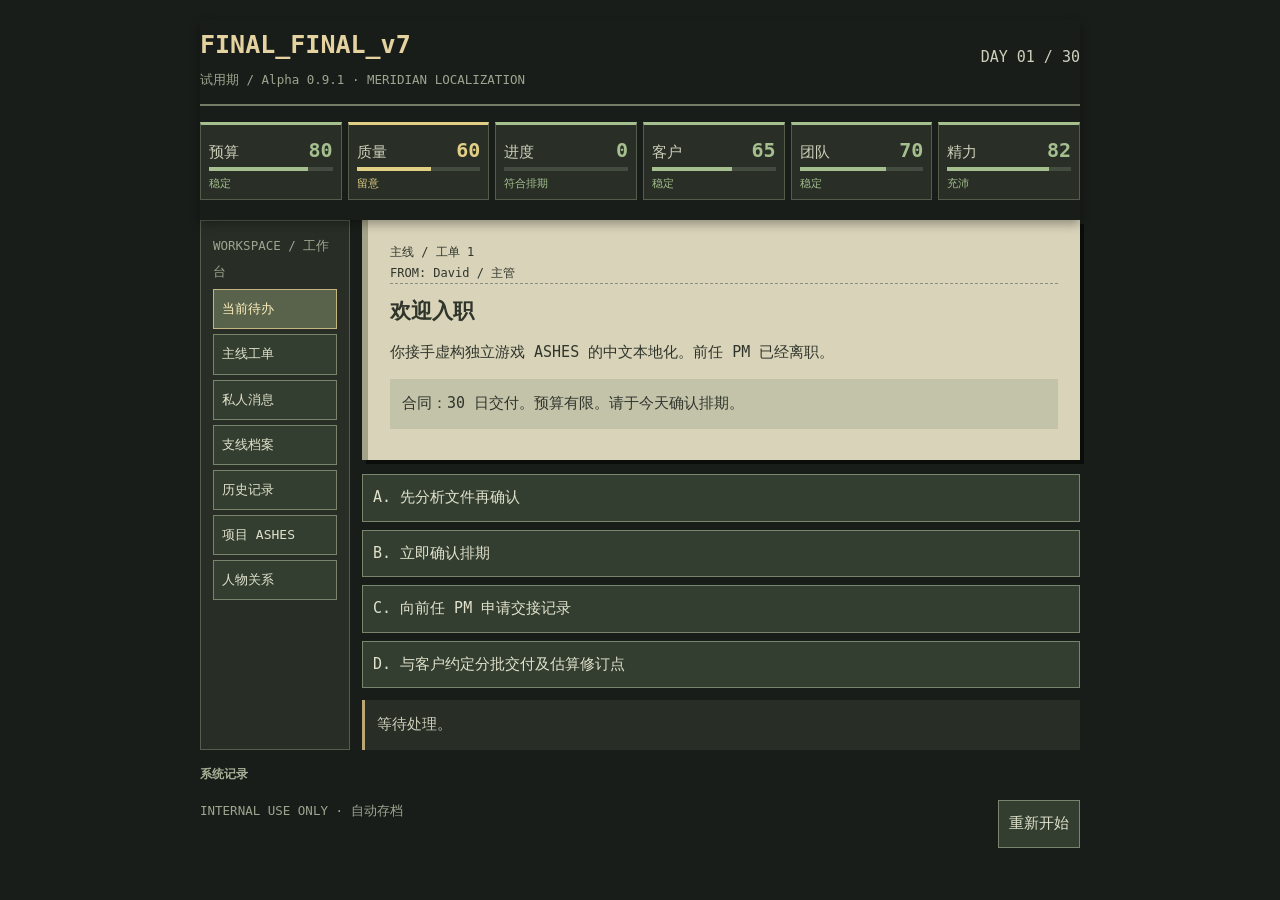
==== commit 4c8903dc: "Add files via upload" ====
--- a/public/game.html
+++ b/public/game.html
@@ -1,6 +1,10 @@
-<!doctype html><html lang="zh-CN"><meta charset="utf-8"><meta name="viewport" content="width=device-width,initial-scale=1"><title>FINAL_FINAL_v7: 试用期</title><style> *{box-sizing:border-box}body{margin:0;background:#191d19;color:#ccd0ba;font:15px/1.7 monospace}main{max-width:920px;margin:auto;padding:20px}header{display:flex;justify-content:space-between;border-bottom:2px solid #747c65;padding-bottom:12px}h1{font-size:25px;color:#e4d2a0;margin:0}small{color:#9da58f}#stats{display:grid;grid-template-columns:repeat(6,1fr);gap:6px;margin:16px 0}.stat{background:#292f27;padding:8px;border:1px solid #545d4c}.stat b{display:block;font-size:20px;color:#e4d2a0}.bar{height:4px;background:#444b40}.bar i{display:block;height:100%;background:#a5b18a}.desk{display:grid;grid-template-columns:150px 1fr;gap:12px}aside{background:#282e26;padding:12px;border:1px solid #545d4c}aside div{padding:7px 0;border-bottom:1px solid #464d40}.paper{background:#d8d3b9;color:#30352b;padding:22px;border-left:6px solid #a3a38a;box-shadow:4px 4px #0a0d09;min-height:240px}.paper h2{margin:10px 0;font-size:21px}.meta{border-bottom:1px dashed #8c907d;font-size:12px}.quote{white-space:pre-wrap;background:#c3c3aa;padding:12px;margin-top:14px}button{font:inherit;color:#e0e2cc;background:#343e30;border:1px solid #78846b;padding:10px;cursor:pointer}button:hover{background:#4d5b43}#choices{display:grid;gap:8px;margin-top:14px}#choices button{text-align:left}#feedback{padding:12px;background:#282e26;margin-top:12px;border-left:3px solid #bba776;min-height:45px}#log{max-height:180px;overflow:auto;font-size:12px;color:#a7af96;margin-top:14px}footer{display:flex;justify-content:space-between;margin-top:16px;gap:8px}.stamp{color:#974b3d;border:3px double;padding:4px 12px;display:inline-block;transform:rotate(-4deg);margin-top:12px;font-weight:bold} @media(max-width:600px){main{padding:10px}.desk{grid-template-columns:1fr}aside{display:none}#stats{grid-template-columns:repeat(3,1fr)}header{gap:5px}h1{font-size:20px}}aside button.nav{display:block;width:100%;text-align:left;margin:5px 0;padding:8px;font-size:13px}aside button.active{background:#59634b;color:#fff0bd;border-color:#c4b582}.mailrow{display:block;width:100%;text-align:left;margin:8px 0}.mailrow small{display:block;color:#c1c7ad}.paper button{margin:5px 0}.paper .archive{border-bottom:1px solid #969982;padding:10px 0}.paper .archive small{color:#59604e}.paper .hint{font-size:12px;color:#59604e}@media(max-width:600px){aside{display:block}aside button.nav{display:inline-block;width:auto;margin:3px;padding:6px}.desk{grid-template-columns:1fr}}
+<!doctype html><html lang="zh-CN"><meta charset="utf-8"><meta name="viewport" content="width=device-width,initial-scale=1"><title>FINAL_FINAL_v7: 试用期</title><style> *{box-sizing:border-box}body{margin:0;overflow-x:hidden;background:#191d19;color:#ccd0ba;font:15px/1.7 monospace}main{max-width:920px;margin:auto;padding:20px}header{display:flex;justify-content:space-between;border-bottom:2px solid #747c65;padding-bottom:12px}h1{font-size:25px;color:#e4d2a0;margin:0}small{color:#9da58f}#stats{display:grid;grid-template-columns:repeat(6,1fr);gap:6px;margin:16px 0}.stat{background:#292f27;padding:8px;border:1px solid #545d4c}.stat b{display:block;font-size:20px;color:#e4d2a0}.bar{height:4px;background:#444b40}.bar i{display:block;height:100%;background:#a5b18a}.desk{display:grid;grid-template-columns:150px 1fr;gap:12px}aside{background:#282e26;padding:12px;border:1px solid #545d4c}aside div{padding:7px 0;border-bottom:1px solid #464d40}.paper{background:#d8d3b9;color:#30352b;padding:22px;border-left:6px solid #a3a38a;box-shadow:4px 4px #0a0d09;min-height:240px}.paper h2{margin:10px 0;font-size:21px}.meta{border-bottom:1px dashed #8c907d;font-size:12px}.quote{white-space:pre-wrap;background:#c3c3aa;padding:12px;margin-top:14px}button{font:inherit;color:#e0e2cc;background:#343e30;border:1px solid #78846b;padding:10px;cursor:pointer}button:hover{background:#4d5b43}#choices{display:grid;gap:8px;margin-top:14px}#choices button{text-align:left}#feedback{padding:12px;background:#282e26;margin-top:12px;border-left:3px solid #bba776;min-height:45px}#log{max-height:180px;overflow:auto;font-size:12px;color:#a7af96;margin-top:14px}footer{display:flex;justify-content:space-between;margin-top:16px;gap:8px}.stamp{color:#974b3d;border:3px double;padding:4px 12px;display:inline-block;transform:rotate(-4deg);margin-top:12px;font-weight:bold} @media(max-width:600px){main{padding:10px}.desk{grid-template-columns:1fr}aside{display:none}#stats{grid-template-columns:repeat(3,1fr)}header{gap:5px}h1{font-size:20px}}aside button.nav{display:block;width:100%;text-align:left;margin:5px 0;padding:8px;font-size:13px}aside button.active{background:#59634b;color:#fff0bd;border-color:#c4b582}.mailrow{display:block;width:100%;text-align:left;margin:8px 0}.mailrow small{display:block;color:#c1c7ad}.paper button{margin:5px 0}.paper .archive{border-bottom:1px solid #969982;padding:10px 0}.paper .archive small{color:#59604e}.paper .hint{font-size:12px;color:#59604e}@media(max-width:600px){aside{display:block}aside button.nav{display:inline-block;width:auto;margin:3px;padding:6px}.desk{grid-template-columns:1fr}}
 #paper.chat{background:#222b2e;color:#e2e4dc;border:1px solid #52636a;border-left:4px solid var(--person,#8ca6b0);padding:0;box-shadow:4px 4px #0a0d09}.chathead{display:flex;gap:12px;align-items:center;background:#303c40;padding:15px;border-bottom:1px solid #506066}.avatar{display:grid;place-items:center;width:48px;height:48px;flex:none;color:#172124;background:var(--person,#aab5b2);border:3px double #20292a;font-size:20px;font-weight:bold}.chathead h2{margin:0!important;font-size:19px!important}.chathead small,.chat small{color:#a9b8b7}.chatbody{padding:18px;min-height:260px}.chatcontext{color:#9fb0b0;font-size:12px;margin:0 0 18px;border-bottom:1px dashed #506066;padding-bottom:12px}.bubble{white-space:pre-wrap;overflow-wrap:anywhere;background:#354247;border-left:3px solid var(--person);padding:12px 14px;margin:6px 35px 17px 0;max-width:90%;border-radius:0 8px 8px 8px}.bubble.mine{background:#495844;border:0;border-right:3px solid #a5b18a;margin:6px 0 17px auto;border-radius:8px 0 8px 8px}.mine-label{text-align:right}.chat .action{color:#b0b9ad;text-align:center;font-size:12px;padding:8px;border:1px dashed #56635f}.chat .attachment{white-space:pre-wrap;background:#1c2426;border:1px solid #52636a;padding:10px;margin:10px 0 16px;font-size:13px}.chat .chatresult{border-top:1px solid #52636a;padding-top:10px;color:#b4c1b5;font-size:12px}.chatmode #choices button{background:#304248;border-color:#657e84}.chatmode #choices button:hover{background:#435b60}.chatmode #feedback{border-left-color:#789ca6}.chatmode #choices:before{content:'回复 / 行动';font-size:11px;color:#9fb0b0;letter-spacing:2px}.chatmode #choices:has(button:only-child):before{content:''}
- .ep-group{border-top:2px solid #92947e;margin-top:20px;padding-top:8px}.ep-group h3{font-size:17px;color:#515747}.ep-row{padding:9px 0;border-bottom:1px dashed #a5a48e}.ep-name{font-weight:bold}.ep-name span{float:right;font-size:12px;font-weight:normal;color:#545e4c}.ep-row p{margin:5px 0;line-height:1.65}.stat{border-top:3px solid var(--risk,#a5b18a)}.stat b{color:var(--risk,#e4d2a0)}.stat .bar i{background:var(--risk,#a5b18a)}.risk-label{display:block;font-size:11px;color:var(--risk);line-height:1.4;margin-top:5px}.relrow{margin:9px 0;padding:9px;border:1px solid #a3a38a}.relrow small{color:#51594b}</style><main><header><div><h1>FINAL_FINAL_v7</h1><small>试用期 / Alpha 0.7 · MERIDIAN LOCALIZATION</small></div><div id="clock"></div></header><div id="stats"></div><div class="desk"><aside id="side"></aside><section><div class="paper" id="paper"></div><div id="choices"></div><div id="feedback"></div></section></div><div id="log"></div><footer><small>INTERNAL USE ONLY · 自动存档</small><button id="restart">重新开始</button></footer></main><script>
+ .ep-group{border-top:2px solid #92947e;margin-top:20px;padding-top:8px}.ep-group h3{font-size:17px;color:#515747}.ep-row{padding:9px 0;border-bottom:1px dashed #a5a48e}.ep-name{font-weight:bold}.ep-name span{float:right;font-size:12px;font-weight:normal;color:#545e4c}.ep-row p{margin:5px 0;line-height:1.65}.stat{border-top:3px solid var(--risk,#a5b18a)}.stat b{color:var(--risk,#e4d2a0)}.stat .bar i{background:var(--risk,#a5b18a)}.risk-label{display:block;font-size:11px;color:var(--risk);line-height:1.4;margin-top:5px}.relrow{margin:9px 0;padding:9px;border:1px solid #a3a38a}.relrow small{color:#51594b}
+/* Sticky HUD, compact navigation and touch-first layout. */
+#hud{position:sticky;top:0;z-index:40;background:#191d19;padding-top:4px;padding-bottom:4px;box-shadow:0 4px 10px #0005}#hud header{align-items:center}section{min-width:0}.paper,.quote,#choices button{overflow-wrap:anywhere} .continuity{border-left:3px solid #827449;background:#bcb89c;padding:8px 10px;margin:10px 0;font-size:13px;white-space:pre-wrap}.chat .continuity{background:#283a3e;color:#c7d4d0;border-color:#85a2a7}.continuity b{display:block;margin-bottom:3px;font-size:11px;letter-spacing:1px}.nav{white-space:nowrap}.stat{min-width:0}.stat .statline{display:flex;justify-content:space-between;align-items:baseline;gap:2px}.stat .statline b{display:inline;font-variant-numeric:tabular-nums}.stat .statline span{white-space:nowrap}.stat .risk-label{white-space:nowrap;overflow:hidden;text-overflow:ellipsis}
+@media(max-width:600px){body{font:14px/1.5 system-ui,sans-serif}main{padding:0 8px 12px}#hud{padding-top:calc(4px + env(safe-area-inset-top,0px));margin:0 -8px;padding-left:8px;padding-right:8px}header{padding-bottom:4px}h1{font-size:16px;line-height:1.2}header small{font-size:10px}#clock{font-size:11px;white-space:nowrap}#stats{grid-template-columns:repeat(3,minmax(0,1fr));gap:3px;margin:5px 0 3px}.stat{padding:3px 5px;border-top-width:2px;font-size:11px;line-height:1.25}.stat .statline b{font-size:16px}.bar{height:3px;margin-top:2px}.risk-label{font-size:9px;margin-top:2px;line-height:1.2}.desk{gap:7px}.desk aside{display:flex;overflow-x:auto;gap:4px;padding:4px;scrollbar-width:thin;max-width:100%;position:relative}.desk aside>small{display:none}aside button.nav{flex:none;margin:0;padding:8px 9px;font-size:12px;min-height:36px}.paper{padding:12px;border-left-width:3px;min-height:0;box-shadow:2px 2px #0a0d09}.paper h2{font-size:18px;margin:5px 0 8px}.meta{font-size:10px}.quote{margin-top:8px;padding:8px;font-size:12px}#choices{gap:6px;margin-top:8px}#choices button{min-height:44px;padding:9px;font-size:14px;line-height:1.4}#feedback{margin-top:8px;padding:8px;font-size:12px;min-height:0}#log{max-height:80px;margin-top:8px;font-size:11px}.chathead{padding:8px;gap:8px}.avatar{width:34px;height:34px;font-size:15px}.chathead h2{font-size:16px!important}.chatbody{min-height:0;padding:10px}.chatcontext{margin-bottom:8px;padding-bottom:6px;font-size:11px}.bubble{padding:8px 10px;margin:4px 18px 8px 0;font-size:13px}.bubble.mine{margin:4px 0 8px auto}.chat .attachment{padding:7px;margin:5px 0 8px;font-size:12px}.continuity{font-size:12px;margin:6px 0;padding:6px 8px}.ep-name span{float:none;display:block}.ep-row{padding:6px 0}footer{margin-top:8px}}
+</style><main><div id="hud"><header><div><h1>FINAL_FINAL_v7</h1><small>试用期 / Alpha 0.9.1 · MERIDIAN LOCALIZATION</small></div><div id="clock"></div></header><div id="stats"></div></div><div class="desk"><aside id="side"></aside><section><div class="paper" id="paper"></div><div id="choices"></div><div id="feedback"></div></section></div><div id="log"></div><footer><small>INTERNAL USE ONLY · 自动存档</small><button id="restart">重新开始</button></footer></main><script>
 const names=['预算','质量','进度','客户','团队','精力'];const C=(label,reply,d,flag='')=>({label,reply,d,flag});const E=(title,from,body,quote,choices)=>({title,from,body,quote,choices});
 const main=[
 E('欢迎入职','David / 主管','你接手虚构独立游戏 ASHES 的中文本地化。前任 PM 已经离职。','合同：30 日交付。预算有限。请于今天确认排期。',[C('先分析文件再确认','发现重复文本，排期略有延迟。',[4,3,0,-2,2,-2],'audit'),C('立即确认排期','主管认可你的效率。',[0,0,4,4,0,-2]),C('向前任 PM 申请交接记录','IT 表示旧账号已停用，但共享盘仍在。',[0,0,0,-2,0,-3],'archive')]),
@@ -95,10 +99,37 @@
 '声音的所有权':['制作人刚问我能不能拿旧录音合成几句。','你知道演员签的是录音合同，不是把声音永久卖给我们吧？','先别订棚，也别把素材传出去。我需要知道授权和费用怎么谈。'],
 '一个人的部门':['试点数据我看了。管理层想减两个语言岗位。','同样的交付目标，减少固定成本，这个方案很好汇报。','你如果有不同意见，给我数字和替代方案。'],
 '试点报告':['制作人明天要决定下一项目的生产方式。','我不只需要节省了多少小时，还需要知道哪些文本用了 AI、谁复核、有没有返工。','请把失败案例也发我。我不想下一次再为一张漂亮报表解释。']};
-function chatMarkup(e,day,branch,record=null,preview=''){const name=e.from.split(' / ')[0],p=people[name]||[name.slice(0,1),'联系人','#a9b5b0'];const msgs=voices[e.title]||[e.quote];const attachment=['看起来很正确','被改写的报价','数据留存通知','声音的所有权','一个人的部门','试点报告','效率革命'].includes(e.title);const outgoingText=record?.outgoing||'';return `<div class="chathead" style="--person:${p[2]}"><div class="avatar">${esc(p[0])}</div><div><h2>${esc(name)}</h2><small>${esc(p[1])} · ${esc(branch||'私人消息')}</small></div></div><div class="chatbody" style="--person:${p[2]}"><div class="chatcontext">DAY ${day} / ${esc(e.title)}<br>${esc(e.body)}</div>${msgs.map((m,i)=>`<small>${i===0?esc(name)+' · 今日消息':''}</small><div class="bubble">${esc(m)}</div>`).join('')}${attachment?'<div class="attachment">附件 / 项目记录<br>'+esc(e.quote)+'</div>':''}${record?(outgoingText&&!outgoingText.startsWith('（')?'<div class="mine-label"><small>我 · 已发送</small></div><div class="bubble mine">'+esc(outgoingText)+'</div>':'<div class="action">'+esc(outgoingText||record.choice)+'</div>')+'<div class="chatresult">处理结果：'+esc(record.reply)+'</div>':''}${preview?'<div class="action">'+esc(preview)+'</div>':''}</div>`}
+function chatMarkup(e,day,branch,record=null,preview=''){const name=e.from.split(' / ')[0],p=people[name]||[name.slice(0,1),'联系人','#a9b5b0'];const msgs=voices[e.title]||[e.quote];const attachment=['看起来很正确','被改写的报价','数据留存通知','声音的所有权','一个人的部门','试点报告','效率革命'].includes(e.title);const outgoingText=record?.outgoing||'';return `<div class="chathead" style="--person:${p[2]}"><div class="avatar">${esc(p[0])}</div><div><h2>${esc(name)}</h2><small>${esc(p[1])} · ${esc(branch||'私人消息')}</small></div></div><div class="chatbody" style="--person:${p[2]}"><div class="chatcontext">DAY ${day} / ${esc(e.title)}<br>${esc(e.body)}</div>${e.context?'<div class="continuity"><b>此前的决定</b>'+esc(e.context)+'</div>':''}${msgs.map((m,i)=>`<small>${i===0?esc(name)+' · 今日消息':''}</small><div class="bubble">${esc(m)}</div>`).join('')}${attachment?'<div class="attachment">附件 / 项目记录<br>'+esc(e.quote)+'</div>':''}${record?(outgoingText&&!outgoingText.startsWith('（')?'<div class="mine-label"><small>我 · 已发送</small></div><div class="bubble mine">'+esc(outgoingText)+'</div>':'<div class="action">'+esc(outgoingText||record.choice)+'</div>')+'<div class="chatresult">处理结果：'+esc(record.reply)+'</div>':''}${preview?'<div class="action">'+esc(preview)+'</div>':''}</div>`}
 function setChat(on){$('paper').classList.toggle('chat',on);$('paper').parentElement.classList.toggle('chatmode',on)}
 
-const $=id=>document.getElementById(id),clamp=n=>Math.max(0,Math.min(100,n)),esc=x=>String(x).replaceAll('&','&amp;').replaceAll('<','&lt;').replaceAll('>','&gt;');let s;const fresh=()=>({day:1,v:[80,60,0,65,70,82],flags:[],log:[],queue:[],done:false,feedback:'等待处理。',night:false,seen:[],end:false,relations:{},reactionState:{}});function save(){try{localStorage.setItem('ffv7-story-080',JSON.stringify(s))}catch{}}function init(){try{s=JSON.parse(localStorage.getItem('ffv7-story-080'))||fresh()}catch{s=fresh()}render()}function queue(){s.queue=side.map((x,i)=>({x,i})).filter(({x})=>x[0]===s.day&&(!x[1]||s.flags.includes(x[1]))).map(({i})=>i)}function current(){return s.queue.length?side[s.queue[0]][3]:main[s.day-1]}function nightPanel(){ $('paper').innerHTML='<div class="meta">DAY '+s.day+' / 下班之后</div><h2>今天到此为止？</h2><p>夜间安排决定明天的精力。低于 45 点时工作效率下降，低于 25 点时质量也会受损。</p><div class="quote">当前精力：'+s.v[5]+'/100</div>'; $('choices').innerHTML=''; const opts=[['准时下班 · 精力 +11，进度 -1，客户 -1',[0,0,-1,-1,0,11]],['继续加班 · 进度 +4，精力 -4',[0,0,4,1,0,-4]],['彻夜赶工 · 进度 +7，精力 -12',[0,0,7,2,-1,-12]],['请半天假 · 精力 +24，进度 -4，预算 -2',[-2,0,-4,-2,0,24]]]; opts.forEach(([label,d])=>{let b=document.createElement('button');b.textContent=label;b.onclick=()=>{s.v=s.v.map((v,i)=>clamp(v+d[i]));s.log.unshift('DAY '+s.day+' / 夜间安排 / '+label);s.night=false;advance();save();render()};$('choices').append(b)}); }
+const $=id=>document.getElementById(id),clamp=n=>Math.max(0,Math.min(100,n)),esc=x=>String(x).replaceAll('&','&amp;').replaceAll('<','&lt;').replaceAll('>','&gt;');let s;const fresh=()=>({day:1,v:[80,60,0,65,70,82],flags:[],log:[],queue:[],done:false,feedback:'等待处理。',night:false,seen:[],end:false,relations:{},reactionState:{}});function save(){try{localStorage.setItem('ffv7-story-090',JSON.stringify(s))}catch{}}function init(){try{s=JSON.parse(localStorage.getItem('ffv7-story-090'))||fresh()}catch{s=fresh()}render()}function queue(){s.queue=side.map((x,i)=>({x,i})).filter(({x})=>x[0]===s.day&&(!x[1]||s.flags.includes(x[1]))).map(({i})=>i)}let eventCache=null;
+function prior(title){return (s.records||[]).find(r=>r.title===title&&r.choice!=='收到通知')}
+function picked(title,pattern){return pattern.test(prior(title)?.choice||'')}
+function contextEvent(base){let e={...base,choices:base.choices.map(c=>({...c,d:[...c.d]}))};let notes=[];let f=x=>s.flags.includes(x);let p=(title,pattern)=>picked(title,pattern);let link=(title,text)=>{let r=prior(title);if(r)notes.push('DAY '+r.day+' · '+r.choice+'\n'+text)};let option=(i,label,reply,d,flag)=>{e.choices[i]=C(label,reply,d,flag)};
+switch(e.title){
+case '术语冲突': if(f('mt')){e.body='低价 MTPE 的首批交付中出现多种译名，Lin 要求你决定统一标准。';link('三份报价','机器译文使用了不同的术语来源。')}else if(f('lin')){e.body='Lin 在交付前发现旧术语表与译文冲突，主动请你确认。';link('三份报价','资深译员提前拦下了这个问题。')}break;
+case '追加文件':if(f('audit')){link('欢迎入职','你已有初始文件清单，可直接计算增量。');option(0,'使用初始清单比对并申请变更单','客户确认净增工作量，部分追加费用获批。',[7,3,3,0,1,-1],'evidence')}else{link('欢迎入职','初始版本未完整分析，需重新建立基线。')}break;
+case '版本冲突':if(f('evidence')){link('追加文件','已有变更依据，Alex 可以据此核对实际导入范围。');option(0,'根据变更清单核对并冻结正确版本','正确版本恢复，未确认新增项保留待办。',[-1,5,4,1,1,-1],'version_verified')}else{link('追加文件','没有完整的范围变更记录，两份文件都无法直接认定为最终版。')}break;
+case '费用申请':if(f('chen')){link('免费试译','此前争取过合理的试译费用，Chen 愿意提供详细工时。');e.body='Chen 将配音润稿的额外工时明细发给你，希望先确认费用再继续。'}else{link('免费试译','供应商对无偿工作的边界已有顾虑。')}break;
+case '报销单':if(f('evidence')){link('费用申请','此前的工时或变更申请可以作为财务核对依据。');option(0,'整理既有变更单及实际工时','财务确认部分客户变更费用，无需再次追问供应商。',[5,0,4,1,3,-1],'evidence')}else{link('费用申请','缺少已确认的书面范围，财务要求重新核对。')}break;
+case '现场改词':if(f('morgan')||p('没有视频的录音',/先录/)){link('没有视频的录音','导演已经取得部分角色背景，可以按同一标准判断改词。');option(0,'沿用角色指导，批准改词并同步字幕','导演与语言负责人确认修改，无需重复解释角色背景。',[-1,5,4,1,3,-1],'vo_synced')}else{link('没有视频的录音','前一轮录音缺少场景确认，导演担心改词会放大误读。')}break;
+case '测试报告':if(f('cut')){link('客户临时会议','LQA 缩减后，这个问题直到当前构建才被发现。');e.body='测试覆盖缩减后，June 在抽查时发现一条严重错译，客户希望关闭。'}else{link('客户临时会议','核心流程测试发现任务目标错译，尚有修复窗口。')}break;
+case '第二次构建':if(f('bug')){link('参数错误','先前忽略的变量问题仍在构建内。');option(0,'优先修复变量并按风险排序','变量错误已修复，剩余问题交给对应负责人。',[-3,6,4,1,1,-2],'bug_repaired')}else if(prior('参数错误')){link('参数错误','变量问题已处理，本轮以回归验证为主。');option(0,'验证变量修复并处理剩余高风险项','变量回归通过，避免重复返工。',[-1,4,5,1,1,-1],'bug_repaired')}if(f('closed'))notes.push('DAY 15 · 客户要求关闭的任务错译尚未得到实质修复。');break;
+case '第三方审校':if(p('风格指南',/样例|指南/)){link('风格指南','已有客户样例或角色级指南，可作为仲裁标准。');option(0,'按既定风格依据仲裁','有依据地排除主观修改，保留真正的错译。',[-1,5,4,1,4,-1],'lintrust')}else{link('风格指南','缺少明确样例，主观修改较难判断。')}break;
+case '社区泄露':if(f('closed')){link('测试报告','截图中包含此前被关闭的任务目标错译。');e.body='玩家社区流出测试截图，正是 June 此前报告、后来被关闭的任务文本。';option(0,'重新打开缺陷并提交修复方案','旧缺陷重新进入修复列表，客户要求补丁验证。',[-3,6,3,1,3,-3],'qa_reopened')}else if(p('测试报告',/临时修复/)){link('测试报告','截图来自旧构建，先前已修复任务目标。');e.body='玩家社区流出旧版截图。June 指出该任务文本已修复，需要确认截图版本。';option(0,'核对旧构建并展示已修复版本','客户确认截图来自旧版，避免不必要的重复返工。',[0,3,4,4,1,-1],'qa_verified')}else{link('测试报告','此前留下的风险报告可用于复现和确认影响。');}break;
+case '补录':if(f('ai_voicebad')){link('声音的所有权','演员经纪方要求暂停涉及合成声音的录音。');e.body='演员授权争议尚未解决。经纪方只允许原合同内的真人补录。';option(0,'停止合成用途并协商真人补录','经纪方同意重新讨论真人档期，授权风险仍需核实。',[-4,3,2,2,4,-2],'voice_remedy')}else if(f('vo_synced')||f('vofair')){link('现场改词','已建立改词记录，可直接锁定受影响的台词。');option(0,'按已确认改词清单补录关键剧情','导演提前定位台词，减少重复确认。',[-1,4,5,1,3,-1],'vo_done')}break;
+case '失联的译员':if(f('unpaid')||f('ai_wage')||relation('Chen')<35){e.body='Chen 告知你供应商暂停接单，原因是额外工时或试点费率尚未达成一致。';link('费用申请','未解决的报价争议开始影响交付。');option(0,'核对欠款并重新协商费率、档期','部分供应商恢复沟通，新增费用由项目承担。',[-5,2,3,0,6,-2],'vendor_remedy')}else if(f('invoice')||relation('Chen')>=80){e.body='一名译员临时无法工作。Chen 主动发来一位熟悉项目的备援译员联系方式。';link('一张旧发票','此前的沟通建立了信任，Chen 愿意帮忙协调。');option(0,'启用 Chen 推荐的备援译员','交接更顺利，剩余任务有人接手。',[-2,3,5,0,3,-1],'vendor_backup')}break;
+case '最终术语检查':if(p('术语冲突',/恢复|核查/)){link('术语冲突','初期已对齐术语，剩余工作集中在少数例外。');e.body='Lin 的复查发现少数新增文本未沿用此前确认的术语，并非整批不一致。';option(0,'按既定术语表复核新增文本','只需修复增量，避免全局重做。',[-1,5,4,1,2,-1],'terms_verified')}else{link('术语冲突','早期未锁定译名，后续多个批次沿用了不同译法。')}break;
+case '最终构建':if(f('bug')&&!f('bug_repaired')){link('参数错误','变量错误尚未关闭，最终构建需要紧急修复。');option(0,'先修复并回归变量，再检查主线','高风险变量得到修复，其他检查时间缩短。',[-3,6,4,1,0,-3],'bug_repaired')}else{link('第二次构建','先前已处理部分风险，最终验收聚焦剩余改动。')}if(f('version')&&!f('version_verified')){notes.push('DAY 11 · 仍有旧版本修订丢失风险。');option(3,'核对版本基线并进行针对性回归','工程师恢复缺失修订，确认最终版本。',[-3,6,3,1,1,-2],'version_verified')}break;
+case '发售签字':if(f('joint')){link('共同签字','Alice 已同意共同提交风险说明。');option(0,'提交双方确认的风险清单并签字','双方对验收范围达成一致。',[0,3,5,3,2,-1],'evidence')}else if(f('hide')||f('skip')){link('发售倒计时','此前尚未披露的任务或测试缺口需要补充说明。');option(0,'补充披露未验收内容并签署已验证部分','客户重新评估发售风险，未验证项得到记录。',[0,3,3,-3,2,-2],'release_disclosed')}break;
+case '工时结算':if(f('vendor_remedy')||f('unpaid')||f('ai_wage')){link('费用申请','之前的额外工时争议仍需在最终 PO 中核实。');option(0,'结算实际工时并追补未确认部分','供应商收到明确的结算安排，旧争议有了处理路径。',[-6,0,3,0,8,-2],'vendor_remedy')}break;
+case '看起来很正确':if(f('ai_hold')||f('ai_local')||f('ai_safe')){link('效率革命','目前尚未将该错误样例直接用于正式交付。');e.body='Lin 在试点样例中发现否定条件被翻反。正式文本尚未因此放行。';}else if(f('ai_upload')){link('效率革命','全量上传的结果已进入试点批次，错误影响范围需要核实。');e.body='Lin 在全量 AI 试点译文中发现严重语义错误，要求暂停自动放行。'}break;
+case '被改写的报价':link('看起来很正确',f('ai_blind')?'自动评分被用作验收依据，采购因此认为人工工作量很低。':'试点发现人工复核仍有必要，Chen 希望按实际工作量重新报价。');break;
+case '一个人的部门':link('被改写的报价',f('ai_fair')?'实际工时数据可以用于评估节省是否真实。':'费率争议尚未解决，管理层仍主要依据效率数字。');break;
+case '试点报告':link('一个人的部门',f('ai_train')?'团队已有转岗或重新分配工时方案。':f('ai_replace')?'人员缩减已进入规划，需要解释人工复核由谁承担。':'管理层仍在等待替代方案。');if(f('ai_report'))notes.push('DAY 18 · 安全团队已介入，报告必须区分已确认事实与待调查事项。');break;
+}
+e.context=notes.join('\n\n');return e}
+function current(){let key=s.day+':'+(s.queue.length?'s'+s.queue[0]:'m');if(!eventCache||eventCache.state!==s||eventCache.key!==key){eventCache={state:s,key,e:contextEvent(s.queue.length?side[s.queue[0]][3]:main[s.day-1])}}return eventCache.e}function nightPanel(){ $('paper').innerHTML='<div class="meta">DAY '+s.day+' / 下班之后</div><h2>今天到此为止？</h2><p>夜间安排决定明天的精力。低于 45 点时工作效率下降，低于 25 点时质量也会受损。</p><div class="quote">当前精力：'+s.v[5]+'/100</div>'; $('choices').innerHTML=''; const opts=[['准时下班 · 精力 +11，进度 -1，客户 -1',[0,0,-1,-1,0,11]],['继续加班 · 进度 +4，精力 -4',[0,0,4,1,0,-4]],['彻夜赶工 · 进度 +7，精力 -12',[0,0,7,2,-1,-12]],['请半天假 · 精力 +24，进度 -4，预算 -2',[-2,0,-4,-2,0,24]]]; opts.forEach(([label,d])=>{let b=document.createElement('button');b.textContent=label;b.onclick=()=>{s.v=s.v.map((v,i)=>clamp(v+d[i]));s.log.unshift('DAY '+s.day+' / 夜间安排 / '+label);s.night=false;advance();save();render();window.scrollTo(0,0)};$('choices').append(b)}); }
 
 const actors=['Alice','Lin','Chen','Morgan','June','David','Alex'];
 function risk(i,v){let n=i===2?v-Math.max(0,(s.day-1)*100/30):v;let level=i===2?(n<-15?0:n<-7?1:n<0?2:3):i===5?(v<25?0:v<45?1:v<70?2:3):(v<25?0:v<45?1:v<65?2:3);return [(i===2?['严重滞后','进度落后','略慢','符合排期']:i===5?['严重疲劳','疲劳','略疲惫','充沛']:['危险','警告','留意','稳定'])[level],['#e27970','#e4a361','#e1cf86','#a5bf8e'][level]]}
@@ -114,9 +145,9 @@
 Alex:[['冻结临时变更','没有正式工单我不会再替换构建文件。',[0,0,-2,0,0,0]],['要求版本清单','给我唯一的版本号和变更清单，别再发多个 FINAL。',[0,0,-1,0,0,-2]],['提前检查构建','我提前扫了变量和文件版本，少一次返工。',[0,2,2,0,0,0]]]};
 function react(){s.reactionState??={};s.records??=[];let active=actors.filter(n=>n==='Alice'||n==='David'||Object.hasOwn(s.relations||{},n));for(const n of active){let r=relation(n);let score=n==='Alice'?Math.min(r,s.v[3]):['Lin','Chen','Morgan','June'].includes(n)?Math.min(r,s.v[4]+10):r;let tier=score<30?0:score<45?1:score>=80?2:-1;let prior=s.reactionState[n];if(tier<0){delete s.reactionState[n];continue}if(prior&&prior.tier===tier&&s.day-prior.day<5)continue;let [title,msg,d]=reactions[n][tier];s.reactionState[n]={tier,day:s.day};let before=s.v.slice();s.v=s.v.map((v,i)=>clamp(v+d[i]));let delta=s.v.map((v,i)=>v!==before[i]?names[i]+' '+(v-before[i]>0?'+':'')+(v-before[i]):'').filter(Boolean).join(' / ');s.records.push({day:s.day,kind:'私人消息',branch:'动态关系',title,from:n+' / 私信',body:'项目动态 · '+title,quote:msg,choice:'收到通知',reply:delta||'已记录',outgoing:'（系统通知，无需回复）'});s.log.unshift('DAY '+s.day+' / '+n+'：'+title+' / '+delta);s.feedback+=' '+n+'：'+title+'。';}}
 
-function renderBase(){ setChat(false); $('clock').textContent=`DAY ${String(s.day).padStart(2,'0')} / 30`;$('stats').innerHTML=s.v.map((v,i)=>{const [label,color]=risk(i,v);return `<div class="stat" style="--risk:${color}">${names[i]}<b>${v}</b><div class="bar"><i style="width:${v}%"></i></div><span class="risk-label">${label}</span></div>`}).join('');$('side').innerHTML='<small>WORKSPACE</small><div>项目 ASHES</div><div>主线工单</div><div>私人消息 '+(s.queue.length||'')+'</div><div>已触发支线</div>'+[...new Set(s.seen)].map(x=>'<div>'+esc(x)+'</div>').join('');$('log').innerHTML='<b>系统记录</b><br>'+s.log.map(esc).join('<br>');$('feedback').textContent=s.feedback;if(s.end){finish();return}if(s.night){nightPanel();return}const e=current();$('paper').innerHTML=`<div class="meta">${s.queue.length?'私人消息 / '+side[s.queue[0]][2]:'主线 / 工单 '+s.day}<br>FROM: ${esc(e.from)}</div><h2>${esc(e.title)}</h2>${esc(e.body)}<div class="quote">${esc(e.quote)}</div>${s.done?'<div class="stamp">PROCESSED</div>':''}${s.done&&s.queue.length?'<div class="archive"><b>我的回复 / 操作</b><div class="quote">'+esc((s.records||[]).slice(-1)[0]?.outgoing||'未发送回复')+'</div></div>':''}`;if(s.queue.length){setChat(true);$('paper').innerHTML=chatMarkup(e,s.day,side[s.queue[0]][2],s.done?(s.records||[]).at(-1):null)}$('choices').innerHTML='';if(s.done){const b=document.createElement('button');b.textContent='下一份消息 →';b.onclick=next;$('choices').append(b)}else e.choices.forEach((c,i)=>{const b=document.createElement('button');b.textContent=String.fromCharCode(65+i)+'. '+c.label;if(s.queue.length){const msg=outgoing[s.queue[0]][i];if(msg&&!msg.startsWith('（')){const preview=document.createElement('small');preview.style.cssText='display:block;color:#b9c9c8;margin-top:4px;white-space:normal';preview.textContent='「'+msg+'」';b.append(preview)}}b.onclick=()=>choose(c);$('choices').append(b)})}function choose(c){updateRelation(current(),c);s.records=s.records||[];s.records.push({day:s.day,kind:s.queue.length?'私人消息':'主线工单',branch:s.queue.length?side[s.queue[0]][2]:'',title:current().title,from:current().from,body:current().body,quote:current().quote,choice:c.label,reply:c.reply,outgoing:s.queue.length?outgoing[s.queue[0]][current().choices.indexOf(c)]:null});let before=s.v.slice();let cost=s.queue.length?3:7; let fatigue=before[5]<25?3:before[5]<45?1:0;
+function renderBase(){ setChat(false); $('clock').textContent=`DAY ${String(s.day).padStart(2,'0')} / 30`;$('stats').innerHTML=s.v.map((v,i)=>{const [label,color]=risk(i,v);return `<div class="stat" style="--risk:${color}"><div class="statline"><span>${names[i]}</span><b>${v}</b></div><div class="bar"><i style="width:${v}%"></i></div><span class="risk-label">${label}</span></div>`}).join('');$('side').innerHTML='<small>WORKSPACE</small><div>项目 ASHES</div><div>主线工单</div><div>私人消息 '+(s.queue.length||'')+'</div><div>已触发支线</div>'+[...new Set(s.seen)].map(x=>'<div>'+esc(x)+'</div>').join('');$('log').innerHTML='<b>系统记录</b><br>'+s.log.map(esc).join('<br>');$('feedback').textContent=s.feedback;if(s.end){finish();return}if(s.night){nightPanel();return}const e=current();$('paper').innerHTML=`<div class="meta">${s.queue.length?'私人消息 / '+side[s.queue[0]][2]:'主线 / 工单 '+s.day}<br>FROM: ${esc(e.from)}</div><h2>${esc(e.title)}</h2>${esc(e.body)}${e.context?'<div class="continuity"><b>此前的决定</b>'+esc(e.context)+'</div>':''}<div class="quote">${esc(e.quote)}</div>${s.done?'<div class="stamp">PROCESSED</div>':''}${s.done&&s.queue.length?'<div class="archive"><b>我的回复 / 操作</b><div class="quote">'+esc((s.records||[]).slice(-1)[0]?.outgoing||'未发送回复')+'</div></div>':''}`;if(s.queue.length){setChat(true);$('paper').innerHTML=chatMarkup(e,s.day,side[s.queue[0]][2],s.done?(s.records||[]).at(-1):null)}$('choices').innerHTML='';if(s.done){const b=document.createElement('button');b.textContent='下一份消息 →';b.onclick=next;$('choices').append(b)}else e.choices.forEach((c,i)=>{const b=document.createElement('button');b.textContent=String.fromCharCode(65+i)+'. '+c.label;if(s.queue.length){const msg=outgoing[s.queue[0]][i];if(msg&&!msg.startsWith('（')){const preview=document.createElement('small');preview.style.cssText='display:block;color:#b9c9c8;margin-top:4px;white-space:normal';preview.textContent='「'+msg+'」';b.append(preview)}}b.onclick=()=>choose(c);$('choices').append(b)})}function choose(c){updateRelation(current(),c);s.records=s.records||[];s.records.push({day:s.day,kind:s.queue.length?'私人消息':'主线工单',branch:s.queue.length?side[s.queue[0]][2]:'',title:current().title,from:current().from,body:current().body,context:current().context,quote:current().quote,choice:c.label,reply:c.reply,outgoing:s.queue.length?outgoing[s.queue[0]][current().choices.indexOf(c)]:null});let before=s.v.slice();let cost=s.queue.length?3:7; let fatigue=before[5]<25?3:before[5]<45?1:0;
 s.v=s.v.map((v,i)=>clamp(v+c.d[i]-(i===5?cost+Math.max(0,-c.d[5])*1.5:0)-(i===2?fatigue:0)-(i===1&&fatigue===3?2:0)));
-s.v=s.v.map(Math.round);if(c.flag&&!s.flags.includes(c.flag))s.flags.push(c.flag);s.feedback=c.reply+(fatigue?' 疲劳降低了工作效率。':'')+'  '+s.v.map((v,i)=>v!==before[i]?names[i]+' '+(v-before[i]>0?'+':'')+(v-before[i]):'').filter(Boolean).join(' / ');s.log.unshift('DAY '+s.day+' / '+current().title+' / '+c.label+'：'+c.reply);if(s.queue.length)s.seen.push(side[s.queue[0]][2]);s.done=true;save();render()}function next(){if(s.queue.length){s.queue.shift();if(s.queue.length){s.done=false;save();render();return}s.night=true}else{queue();if(!s.queue.length)s.night=true;else{s.done=false;s.feedback='收到私人消息。'}}save();render()}function advance(){if(s.day===30){s.end=true;return}s.day++;s.done=false;s.feedback='新的一天。';const penalties=[[14,'mt',1,5,'低价 MTPE 引发返工。'],[19,'burn',4,7,'一名译员退出项目。'],[24,'bug',1,7,'占位符错误出现在构建中。'],[24,'version',2,6,'旧版本导致返工。'],[27,'cut',1,6,'测试覆盖不足。'],[16,'ai_blind',1,9,'AI 自动放行的语义错误进入构建。'],[23,'ai_wage',4,8,'译后编辑报价争议导致供应商退出。'],[25,'ai_voicebad',3,8,'声音授权争议导致补录暂停。'],[27,'ai_replace',2,7,'团队缩减后关键人工复核任务积压。']];for(const [d,f,i,n,t] of penalties)if(s.day===d&&s.flags.includes(f)){s.v[i]=clamp(s.v[i]-n);s.log.unshift(t);s.feedback+=' '+t}if(s.v[5]<20){s.v[2]=clamp(s.v[2]-2);s.feedback+=' 疲劳导致处理效率下降。'}react()}const endings=[
+s.v=s.v.map(Math.round);if(c.flag&&!s.flags.includes(c.flag))s.flags.push(c.flag);s.feedback=c.reply+(fatigue?' 疲劳降低了工作效率。':'')+'  '+s.v.map((v,i)=>v!==before[i]?names[i]+' '+(v-before[i]>0?'+':'')+(v-before[i]):'').filter(Boolean).join(' / ');s.log.unshift('DAY '+s.day+' / '+current().title+' / '+c.label+'：'+c.reply);if(s.queue.length)s.seen.push(side[s.queue[0]][2]);s.done=true;save();render();document.getElementById("feedback").scrollIntoView({block:"nearest"})}function next(){if(s.queue.length){s.queue.shift();if(s.queue.length){s.done=false;save();render();return}s.night=true}else{queue();if(!s.queue.length)s.night=true;else{s.done=false;s.feedback='收到私人消息。'}}save();render();window.scrollTo(0,0)}function advance(){if(s.day===30){s.end=true;return}s.day++;s.done=false;s.feedback='新的一天。';const penalties=[[14,'mt',1,5,'低价 MTPE 引发返工。'],[19,'burn',4,7,'一名译员退出项目。'],[24,'bug',1,7,'占位符错误出现在构建中。'],[24,'version',2,6,'旧版本导致返工。'],[27,'cut',1,6,'测试覆盖不足。'],[16,'ai_blind',1,9,'AI 自动放行的语义错误进入构建。'],[23,'ai_wage',4,8,'译后编辑报价争议导致供应商退出。'],[25,'ai_voicebad',3,8,'声音授权争议导致补录暂停。'],[27,'ai_replace',2,7,'团队缩减后关键人工复核任务积压。']];for(const [d,f,i,n,t] of penalties)if(s.day===d&&s.flags.includes(f)&&!(f==='bug'&&s.flags.includes('bug_repaired'))&&!(f==='version'&&s.flags.includes('version_verified'))&&!(f==='ai_wage'&&s.flags.includes('vendor_remedy'))&&!(f==='ai_voicebad'&&s.flags.includes('voice_remedy'))){s.v[i]=clamp(s.v[i]-n);s.log.unshift(t);s.feedback+=' '+t}if(s.v[5]<20){s.v[2]=clamp(s.v[2]-2);s.feedback+=' 疲劳导致处理效率下降。'}react()}const endings=[
 ['责任调查失控','bad',(f,v)=>f('ai_cover'),'未授权上传后的记录缺失使调查无法还原事实。客户暂停合作，公司启动内部调查。'],
 ['声音不再属于自己','bad',(f,v)=>f('ai_voicebad')&&v[3]<55,'演员授权争议升级，补录与宣传计划被迫暂停。'],
 ['自动化的空壳','bad',(f,v)=>f('ai_replace')&&f('ai_blind'),'团队规模缩小，自动评分依然漂亮，但没有足够的人验证实际游戏体验。'],
@@ -147,8 +178,8 @@
 const rel=[
 ['Lin','最后一位审校',f('credit')?'专业盟友':f('lintrust')?'相互尊重':f('ai_blind')?'专业分歧':'普通同事',f('credit')?'署名申请已提交。Lin 给你发来一句：「下个项目，先把署名和工时写进合同吧。」':f('lintrust')?'Lin 愿意继续讨论语言质量，但你们没有走完署名故事。':f('ai_blind')?'Lin 对自动验收仍有保留，不愿为未经复核的译文签字。':'你们完成了日常工作，却没有建立更深入的合作。'],
 ['Chen','报价之外',f('studio')?'长期伙伴':f('invoice')?'信任':f('unpaid')||f('ai_wage')?'合作受损':'工作往来',f('studio')?'Chen 保留了与你独立合作的邀约。':f('invoice')?'旧发票进入审批，Chen 仍在等待最终到账。':f('unpaid')||f('ai_wage')?'Chen 开始减少接单，不愿再接受没有明确费用的任务。':'你们的联系停留在报价与交付。'],
-['Morgan','没有上下文',f('ai_voicebad')?'授权争议':f('vofair')?'创作伙伴':f('morgan')?'合作顺畅':'普通合作',f('ai_voicebad')?'Morgan 正与演员处理声音授权争议。':f('vofair')?'演员的感谢卡留在录音室，导演愿意与你继续合作。':f('morgan')?'导演认可你的部分安排，但没有进一步谈及演员的处境。':'录音工作结束后，你们没有再私下联系。'],
-['June','请关闭此问题',f('qadefend')?'信任':f('qalogs')?'保留证据':f('closed')?'有所顾虑':'工作往来',f('qadefend')?'原始报告进入复盘，June 不再需要独自解释那个问题。':f('qalogs')?'你还保存着原始报告，但后续责任尚未厘清。':f('closed')?'June 此后更倾向于只走正式渠道。':'你没有进一步了解测试员在报告之外的处境。'],
+['Morgan','没有上下文',f('ai_voicebad')&&!f('voice_remedy')?'授权争议':f('vofair')?'创作伙伴':f('morgan')?'合作顺畅':'普通合作',f('voice_remedy')?'你暂停了合成用途，Morgan 正与经纪方协商真人补录。':f('ai_voicebad')?'Morgan 正与演员处理声音授权争议。':f('vofair')?'演员的感谢卡留在录音室，导演愿意与你继续合作。':f('morgan')?'导演认可你的部分安排，但没有进一步谈及演员的处境。':'录音工作结束后，你们没有再私下联系。'],
+['June','请关闭此问题',f('qadefend')?'信任':f('qalogs')?'保留证据':f('closed')&&!f('qa_reopened')?'有所顾虑':'工作往来',f('qadefend')?'原始报告进入复盘，June 不再需要独自解释那个问题。':f('qalogs')?'你还保存着原始报告，但后续责任尚未厘清。':f('qa_reopened')?'此前关闭的问题重新进入修复流程，June 仍在等待回归结果。':f('closed')?'June 此后更倾向于只走正式渠道。':'你没有进一步了解测试员在报告之外的处境。'],
 ['Alice','客户也是打工人',f('joint')?'共同承担':f('alliance')?'私下信任':'甲乙方关系',f('joint')?'双方共同签署风险说明，即使交付不理想，也有共同的记录。':f('alliance')?'你们建立了私下沟通渠道，但最终没有共同签字。':'你们仍通过正式邮件处理项目事务。'],
 ['David','季度最佳员工',f('promotion')?'晋升机会':f('staff')?'立场有别':'上下级',f('promotion')?'David 邀请你参与管理工作，你也将面对人员评价的难题。':f('staff')?'David 知道你对人员评价有自己的看法，制度改进尚待讨论。':'你们的关系仍以项目绩效为主。'],
 ['Alex','未发送的邮件',f('oldlog')?'证据伙伴':f('ai_report')?'技术协作':'工作往来',f('oldlog')?'Alex 保留的构建日志仍是重要证据。':f('ai_report')?'你们共同启动了数据安全核实。':'你们的交流主要围绕文件和构建。']];
@@ -157,19 +188,50 @@
 let missed=''; for(const branch of new Set(side.map(x=>x[2]))){const all=side.filter(x=>x[2]===branch), played=all.filter(x=>has(x[3].title)), missing=all.filter(x=>!has(x[3].title));if(!missing.length)continue;missed+=row(branch,played.length?'部分经历':'未曾开启',missing.map(x=>'DAY '+x[0]+'：'+x[3].title).join('；')+'。'+(played.length?'你曾接触这条故事，但没有经历上述事件。':'这条故事没有进入你的工作日程。'));}
 let unresolved=row('前任 PM',f('truth')?'调查重新启动':f('oldlog')?'证据未提交':'真相未明',f('truth')?'原始记录进入调查，责任尚待最终认定。':f('oldlog')?'你保留了线索，却没有推动完整调查。':'你始终未能了解离职背后的完整经过。')+row('家人','私人生活',choice('周日的电话').includes('关闭')?'那顿饭终于没有被工作打断。':has('周日的电话')?'那天你带着工作回家，家人记住了这件事。':'你没有经历那次家庭对话。');
 $('paper').innerHTML='<div class="meta">PROJECT ARCHIVED / DAY 30 + 90</div><h2>项目结束之后</h2><p>三十天结束了。每个人的故事却还在继续。</p>'+group('01 / 项目与商业结果',project)+group('02 / 你的下一站',personal)+group('03 / 那些与你共事的人',relationships)+group('04 / 自动化之后',ai)+group('05 / 尚未结束的事',unresolved)+group('06 / 错过的故事',missed||'<p>所有条件支线事件均已经历。</p>')+'<div class="stamp">ARCHIVED</div>';
-$('choices').innerHTML='<p>已经历 '+records.filter(r=>r.kind==='私人消息').length+' / '+side.length+' 个私人事件。不同维度独立结算，项目成功并不意味着所有关系都圆满。</p>';$('feedback').textContent='尾声已归档。你可以继续浏览消息和历史记录。';
+$('choices').innerHTML='<p>已经历 '+records.filter(r=>r.kind==='私人消息'&&r.branch!=='动态关系').length+' / '+side.length+' 个私人事件。不同维度独立结算，项目成功并不意味着所有关系都圆满。</p>';$('feedback').textContent='尾声已归档。你可以继续浏览消息和历史记录。';posterControls();
 }
  let view='active', detail=null;
 function render(){renderBase();const pending=(s.end||s.night)?[]:s.queue.length?s.queue.slice():(!s.done?side.map((x,i)=>({x,i})).filter(({x})=>x[0]===s.day&&(!x[1]||s.flags.includes(x[1]))).map(({i})=>i):[]);const records=s.records||[];const tabs=[['active',s.end?'最终尾声':'当前待办'],['main','主线工单'],['mail','私人消息'+(pending.length?' ('+pending.length+')':'')],['branches','支线档案'],['history','历史记录'],['project','项目 ASHES'],['relations','人物关系']];$('side').innerHTML='<small>WORKSPACE / 工作台</small>'+tabs.map(([k,l])=>`<button class="nav ${view===k?'active':''}" data-view="${k}">${l}</button>`).join('');$('side').querySelectorAll('button').forEach(b=>b.onclick=()=>{view=b.dataset.view;detail=null;render()});if(view==='active')return;
 setChat(false);const panel=$('paper'), choices=$('choices');choices.innerHTML='';$('feedback').textContent='档案浏览不会消耗时间或改变项目数值。';const back=document.createElement('button');back.textContent='返回当前待办 →';back.onclick=()=>{view='active';detail=null;render()};choices.append(back);
-function showRecord(r){if(r.kind==='私人消息'){setChat(true);panel.innerHTML=chatMarkup(r,r.day,r.branch,r);return}setChat(false);panel.innerHTML=`<div class="meta">DAY ${r.day} / ${esc(r.kind)}<br>FROM: ${esc(r.from)}</div><h2>${esc(r.title)}</h2>${esc(r.body)}<div class="quote">${esc(r.quote)}</div><div class="archive"><b>你的选择：</b>${esc(r.choice)}${r.outgoing?`<div class="quote"><b>我的回复 / 操作 · DAY ${r.day}</b><br>${esc(r.outgoing)}</div>`:""}<div class="hint">处理结果：${esc(r.reply)}</div></div>`}
+function showRecord(r){if(r.kind==='私人消息'){setChat(true);panel.innerHTML=chatMarkup(r,r.day,r.branch,r);return}setChat(false);panel.innerHTML=`<div class="meta">DAY ${r.day} / ${esc(r.kind)}<br>FROM: ${esc(r.from)}</div><h2>${esc(r.title)}</h2>${esc(r.body)}${r.context?'<div class="continuity"><b>此前的决定</b>'+esc(r.context)+'</div>':''}<div class="quote">${esc(r.quote)}</div><div class="archive"><b>你的选择：</b>${esc(r.choice)}${r.outgoing?`<div class="quote"><b>我的回复 / 操作 · DAY ${r.day}</b><br>${esc(r.outgoing)}</div>`:""}<div class="hint">处理结果：${esc(r.reply)}</div></div>`}
 function rows(list){list.forEach(r=>{const b=document.createElement('button');b.className='mailrow';b.innerHTML=esc(r.title)+`<small>DAY ${r.day} / ${esc(r.from)} · 已处理</small>`;b.onclick=()=>showRecord(r);panel.append(b)})}
 if(view==='main'){panel.innerHTML='<div class="meta">PROJECT ASHES / 工单归档</div><h2>主线工单</h2>';if(!s.end&&!s.queue.length){const b=document.createElement('button');b.className='mailrow';b.textContent='当前工单：'+main[s.day-1].title;b.onclick=()=>{view='active';render()};panel.append(b)}rows(records.filter(r=>r.kind==='主线工单').reverse());}
-if(view==='mail'){panel.innerHTML='<div class="meta">INBOX / PRIVATE</div><h2>私人消息</h2>';if(!pending.length)panel.innerHTML+='<p>暂无待处理消息。</p>';pending.forEach((i,j)=>{const e=side[i][3],b=document.createElement('button');b.className='mailrow';b.innerHTML=esc(e.title)+'<small>'+esc(e.from)+' · '+(s.queue.length?'待处理':'今日待送达')+'</small>';b.onclick=()=>{if(s.queue.length&&j===0){view='active';render();return}setChat(true);panel.innerHTML=chatMarkup(e,s.day,side[i][2],null,s.queue.length?'请先处理前一封消息。':'完成今日主线工单后可回复。')};panel.append(b)});rows(records.filter(r=>r.kind==='私人消息').reverse());}
+if(view==='mail'){panel.innerHTML='<div class="meta">INBOX / PRIVATE</div><h2>私人消息</h2>';if(!pending.length)panel.innerHTML+='<p>暂无待处理消息。</p>';pending.forEach((i,j)=>{const e=contextEvent(side[i][3]),b=document.createElement('button');b.className='mailrow';b.innerHTML=esc(e.title)+'<small>'+esc(e.from)+' · '+(s.queue.length?'待处理':'今日待送达')+'</small>';b.onclick=()=>{if(s.queue.length&&j===0){view='active';render();return}setChat(true);panel.innerHTML=chatMarkup(e,s.day,side[i][2],null,s.queue.length?'请先处理前一封消息。':'完成今日主线工单后可回复。')};panel.append(b)});rows(records.filter(r=>r.kind==='私人消息').reverse());}
 if(view==='branches'){panel.innerHTML='<div class="meta">STORY ARCHIVE</div><h2>支线档案</h2>';const unlocked=[...new Set([...s.seen,...pending.map(i=>side[i][2])])];if(!unlocked.length)panel.innerHTML+='<p>尚未发现支线。你的选择会逐步解锁人物故事。</p>';unlocked.forEach(n=>{const b=document.createElement('button');b.className='mailrow';b.textContent=n+' · '+records.filter(r=>r.branch===n).length+' 条已处理消息';b.onclick=()=>{panel.innerHTML='<div class="meta">STORY ARCHIVE</div><h2>'+esc(n)+'</h2>';rows(records.filter(r=>r.branch===n).reverse());if(pending.some(i=>side[i][2]===n)){const a=document.createElement('button');a.textContent='查看待处理消息';a.onclick=()=>{view='mail';render()};panel.append(a)}};panel.append(b)});panel.innerHTML+='<p class="hint">未发现支线：'+Math.max(0,new Set(side.map(x=>x[2])).size-unlocked.length)+' 条</p>'}
 if(view==='history'){panel.innerHTML='<div class="meta">SYSTEM LOG</div><h2>历史记录</h2>'+ (s.log.length?s.log.map(l=>'<div class="archive">'+esc(l)+'</div>').join(''):'<p>暂无记录。</p>')}
 if(view==='relations'){panel.innerHTML='<div class="meta">CONTACTS / 人物关系</div><h2>合作关系</h2>'+actors.map(n=>{let v=relation(n),status=v<30?'关系破裂风险':v<45?'紧张':v<65?'有所保留':v<80?'正常合作':'信任';return '<div class="relrow"><b>'+n+' · '+status+' '+v+'/100</b><br><small>'+((s.reactionState||{})[n]?'最近动态：'+reactions[n][s.reactionState[n].tier][0]:'暂无特殊动态')+'</small></div>'}).join('')}
 if(view==='project'){panel.innerHTML='<div class="meta">PROJECT BRIEF / ASHES</div><h2>项目概览</h2><div class="quote">项目：ASHES\n语言：zh-CN\n交付周期：30 日\n当前日期：DAY '+s.day+'\n状态：'+(s.end?'已归档':'进行中')+'</div>'+names.map((n,i)=>'<div class="archive">'+n+'：'+s.v[i]+'/100</div>').join('')}
 }
+
+let endingPoster=null;
+function posterControls(){
+ const host=$('choices');
+ const gen=document.createElement('button'), share=document.createElement('button'), download=document.createElement('button');
+ gen.textContent='生成结局截图 / 海报';share.textContent='分享我的结局';download.textContent='保存 PNG 图片';share.disabled=download.disabled=true;
+ const status=document.createElement('p');status.setAttribute('role','status');status.style.fontSize='12px';
+ const preview=document.createElement('div');preview.style.cssText='display:none;max-height:65vh;overflow:auto;border:1px solid #747d66;background:#20251e;padding:6px';
+ host.append(gen,share,download,status,preview);
+ let blob=null, url=null; const groups=[...$('paper').querySelectorAll('.ep-group')].map(g=>({title:g.querySelector('h3').textContent,rows:[...g.querySelectorAll('.ep-row')].map(r=>({title:r.querySelector('.ep-name').textContent,body:r.querySelector('p').textContent})),fallback:g.querySelector('.ep-row')?'':(g.querySelector('p')?.textContent||'')}));
+ const snapshot=s.v.slice();
+ gen.onclick=async()=>{gen.disabled=true;status.textContent='正在生成长图…';try{blob=await makeEndingPoster(groups,snapshot);if(url)URL.revokeObjectURL(url);url=URL.createObjectURL(blob);preview.replaceChildren();const img=new Image();img.alt='本次游戏结局长图';img.src=url;img.style.cssText='display:block;width:100%;height:auto';preview.append(img);preview.style.display='block';share.disabled=download.disabled=false;status.textContent='海报已生成。可预览、保存或分享；手机也可长按图片保存。';}catch(e){status.textContent='生成失败：'+e.message;}finally{gen.disabled=false}};
+ function saveImage(){if(!url)return;const a=document.createElement('a');a.href=url;a.download='FINAL_FINAL_v7-ending.png';document.body.append(a);a.click();a.remove();status.textContent='已请求保存 PNG；如浏览器没有下载，可长按预览图片保存。';}
+ download.onclick=saveImage;
+ share.onclick=async()=>{if(!blob)return;const file=new File([blob],'FINAL_FINAL_v7-ending.png',{type:'image/png'});try{if(navigator.share&&navigator.canShare&&navigator.canShare({files:[file]})){await navigator.share({files:[file],title:'FINAL_FINAL_v7 · 我的结局'});status.textContent='已完成系统分享操作。';}else{saveImage();status.textContent='此浏览器不支持直接分享图片，已请求下载 PNG，可在聊天软件中发送。';}}catch(e){if(e.name==='AbortError'){status.textContent='已取消分享。';}else{saveImage();}}};
+}
+async function makeEndingPoster(groups,values){
+ const W=900,P=44,CW=W-P*2;const c=document.createElement('canvas');let ctx=c.getContext('2d');const font='"Microsoft YaHei","PingFang SC","Noto Sans CJK SC",sans-serif';const commands=[];let y=42;
+ function wrap(str,size,bold=false,width=CW){ctx.font=`${bold?'bold ':''}${size}px ${font}`;let lines=[];for(const paragraph of String(str).split('\n')){let line='';for(const ch of paragraph){if(line&&ctx.measureText(line+ch).width>width){lines.push(line);line=ch;}else line+=ch;}lines.push(line);}return lines;}
+ function text(str,size,color,bold=false,indent=0){const lines=wrap(str,size,bold,CW-indent);for(const line of lines){commands.push({type:'text',x:P+indent,y,str:line,size,color,bold});y+=Math.ceil(size*1.55);} }
+ function rule(){commands.push({type:'rule',y});y+=24;}
+ text('FINAL_FINAL_v7',40,'#e4d2a0',true);text('项目结束之后 / DAY 30 + 90',29,'#e4d2a0',true);text('三十天结束了。每个人的故事却还在继续。',23,'#c1c7b4');y+=14;
+ const sw=(CW-20)/3;for(let i=0;i<6;i++){const x=P+(i%3)*(sw+10), yy=y+Math.floor(i/3)*92;const [label,color]=risk(i,values[i]);commands.push({type:'stat',x,y:yy,w:sw,name:names[i],v:values[i],label,color});}y+=194;rule();
+ for(const g of groups){text(g.title,28,'#e4d2a0',true);y+=8;for(const r of g.rows){text(r.title,23,'#d8dfc5',true);text(r.body,22,'#c4cbb8',false,8);y+=13;}if(g.fallback)text(g.fallback,22,'#c4cbb8');rule();}
+ text('你会做出怎样的选择？',27,'#e4d2a0',true);text('localization-classroom.onrender.com/game.html',20,'#c4cbb8');const qy=y+12;y+=170;
+ if(y>30000)throw Error('结局图片过长，请使用浏览器截图。');c.width=W;c.height=y;ctx=c.getContext('2d');ctx.fillStyle='#1b211b';ctx.fillRect(0,0,W,y);ctx.textBaseline='top';
+ for(const a of commands){if(a.type==='text'){ctx.font=`${a.bold?'bold ':''}${a.size}px ${font}`;ctx.fillStyle=a.color;ctx.fillText(a.str,a.x,a.y);}else if(a.type==='rule'){ctx.fillStyle='#505c49';ctx.fillRect(P,a.y,CW,2);}else{ctx.fillStyle='#2b3329';ctx.fillRect(a.x,a.y,a.w,82);ctx.font=`bold 24px ${font}`;ctx.fillStyle=a.color;ctx.fillText(a.name+'  '+a.v+'/100',a.x+10,a.y+7);ctx.fillStyle='#495143';ctx.fillRect(a.x+10,a.y+42,a.w-20,6);ctx.fillStyle=a.color;ctx.fillRect(a.x+10,a.y+42,(a.w-20)*a.v/100,6);ctx.font=`17px ${font}`;ctx.fillText(a.label,a.x+10,a.y+54);}}
+ const qr=new Image();qr.src='[data-uri]';try{await qr.decode();ctx.drawImage(qr,P,qy,140,140);ctx.font=`22px ${font}`;ctx.fillStyle='#c4cbb8';ctx.fillText('扫码体验游戏',P+158,qy+50);}catch(e){}
+ return await new Promise((resolve,reject)=>c.toBlob(b=>b?resolve(b):reject(Error('浏览器无法导出该尺寸图片')),'image/png'));
+}
+
 $('restart').onclick=()=>{if(confirm('清除存档并重新开始？')){s=fresh();view="active";save();render()}};init();
 </script></html>
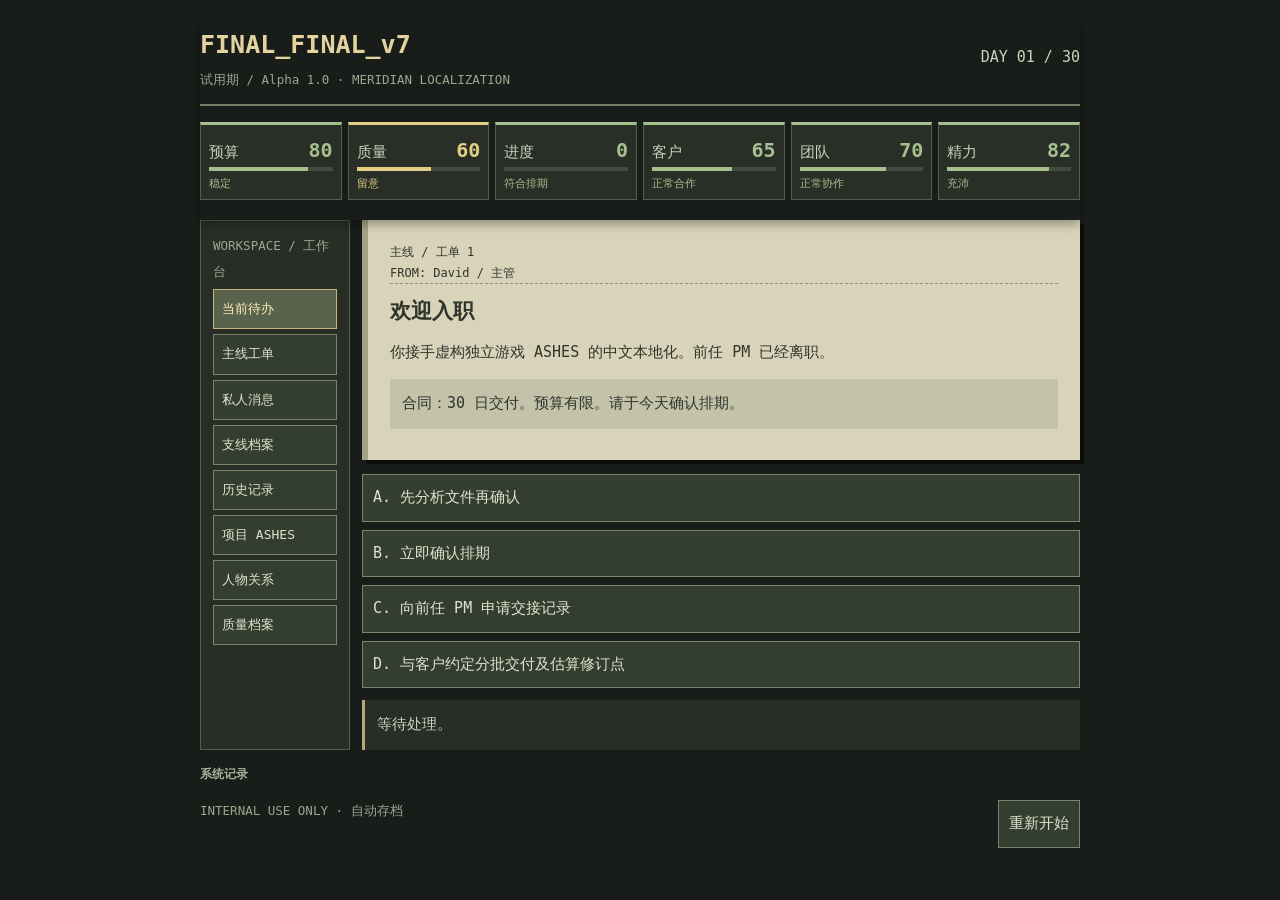
==== commit a8527572: "Add files via upload" ====
--- a/public/game.html
+++ b/public/game.html
@@ -4,7 +4,7 @@
 /* Sticky HUD, compact navigation and touch-first layout. */
 #hud{position:sticky;top:0;z-index:40;background:#191d19;padding-top:4px;padding-bottom:4px;box-shadow:0 4px 10px #0005}#hud header{align-items:center}section{min-width:0}.paper,.quote,#choices button{overflow-wrap:anywhere} .continuity{border-left:3px solid #827449;background:#bcb89c;padding:8px 10px;margin:10px 0;font-size:13px;white-space:pre-wrap}.chat .continuity{background:#283a3e;color:#c7d4d0;border-color:#85a2a7}.continuity b{display:block;margin-bottom:3px;font-size:11px;letter-spacing:1px}.nav{white-space:nowrap}.stat{min-width:0}.stat .statline{display:flex;justify-content:space-between;align-items:baseline;gap:2px}.stat .statline b{display:inline;font-variant-numeric:tabular-nums}.stat .statline span{white-space:nowrap}.stat .risk-label{white-space:nowrap;overflow:hidden;text-overflow:ellipsis}
 @media(max-width:600px){body{font:14px/1.5 system-ui,sans-serif}main{padding:0 8px 12px}#hud{padding-top:calc(4px + env(safe-area-inset-top,0px));margin:0 -8px;padding-left:8px;padding-right:8px}header{padding-bottom:4px}h1{font-size:16px;line-height:1.2}header small{font-size:10px}#clock{font-size:11px;white-space:nowrap}#stats{grid-template-columns:repeat(3,minmax(0,1fr));gap:3px;margin:5px 0 3px}.stat{padding:3px 5px;border-top-width:2px;font-size:11px;line-height:1.25}.stat .statline b{font-size:16px}.bar{height:3px;margin-top:2px}.risk-label{font-size:9px;margin-top:2px;line-height:1.2}.desk{gap:7px}.desk aside{display:flex;overflow-x:auto;gap:4px;padding:4px;scrollbar-width:thin;max-width:100%;position:relative}.desk aside>small{display:none}aside button.nav{flex:none;margin:0;padding:8px 9px;font-size:12px;min-height:36px}.paper{padding:12px;border-left-width:3px;min-height:0;box-shadow:2px 2px #0a0d09}.paper h2{font-size:18px;margin:5px 0 8px}.meta{font-size:10px}.quote{margin-top:8px;padding:8px;font-size:12px}#choices{gap:6px;margin-top:8px}#choices button{min-height:44px;padding:9px;font-size:14px;line-height:1.4}#feedback{margin-top:8px;padding:8px;font-size:12px;min-height:0}#log{max-height:80px;margin-top:8px;font-size:11px}.chathead{padding:8px;gap:8px}.avatar{width:34px;height:34px;font-size:15px}.chathead h2{font-size:16px!important}.chatbody{min-height:0;padding:10px}.chatcontext{margin-bottom:8px;padding-bottom:6px;font-size:11px}.bubble{padding:8px 10px;margin:4px 18px 8px 0;font-size:13px}.bubble.mine{margin:4px 0 8px auto}.chat .attachment{padding:7px;margin:5px 0 8px;font-size:12px}.continuity{font-size:12px;margin:6px 0;padding:6px 8px}.ep-name span{float:none;display:block}.ep-row{padding:6px 0}footer{margin-top:8px}}
-</style><main><div id="hud"><header><div><h1>FINAL_FINAL_v7</h1><small>试用期 / Alpha 0.9.1 · MERIDIAN LOCALIZATION</small></div><div id="clock"></div></header><div id="stats"></div></div><div class="desk"><aside id="side"></aside><section><div class="paper" id="paper"></div><div id="choices"></div><div id="feedback"></div></section></div><div id="log"></div><footer><small>INTERNAL USE ONLY · 自动存档</small><button id="restart">重新开始</button></footer></main><script>
+</style><main><div id="hud"><header><div><h1>FINAL_FINAL_v7</h1><small>试用期 / Alpha 1.0 · MERIDIAN LOCALIZATION</small></div><div id="clock"></div></header><div id="stats"></div></div><div class="desk"><aside id="side"></aside><section><div class="paper" id="paper"></div><div id="choices"></div><div id="feedback"></div></section></div><div id="log"></div><footer><small>INTERNAL USE ONLY · 自动存档</small><button id="restart">重新开始</button></footer></main><script>
 const names=['预算','质量','进度','客户','团队','精力'];const C=(label,reply,d,flag='')=>({label,reply,d,flag});const E=(title,from,body,quote,choices)=>({title,from,body,quote,choices});
 const main=[
 E('欢迎入职','David / 主管','你接手虚构独立游戏 ASHES 的中文本地化。前任 PM 已经离职。','合同：30 日交付。预算有限。请于今天确认排期。',[C('先分析文件再确认','发现重复文本，排期略有延迟。',[4,3,0,-2,2,-2],'audit'),C('立即确认排期','主管认可你的效率。',[0,0,4,4,0,-2]),C('向前任 PM 申请交接记录','IT 表示旧账号已停用，但共享盘仍在。',[0,0,0,-2,0,-3],'archive')]),
@@ -73,6 +73,13 @@
 aiEvents.forEach(([day,flag,event,replies],i)=>{side.push([day,flag,aiBranch,event]);outgoing.push(replies)});
 
 
+
+const qualityCases=[
+[10,'',E('酒馆笑话','Lin / 私信','叙事审校时发现一段笑话直译后失去了双关。','原创示例：Why did the skeleton skip the party? He had no body to go with.\n直译：骷髅为什么不去聚会？因为没有身体陪他去。',[C('请译员创译，并请叙事组确认笑点','笑点与角色设定得到保留。',[-2,4,0,1,2,-2]),C('保留直译，优先忠实字面','节省时间，但中文玩家难以理解笑点。',[0,-3,2,0,0,0]),C('改成符合受众文化的笑话，保留剧情功能','本地化团队获得明确创作边界。',[-1,3,1,0,2,-1])]),['请给我两版创译，保留骷髅身份和笑点。','暂时保留直译，先锁定文件。','保留剧情功能，笑话可以按中文受众调整。']],
+[17,'',E('界面适配','Alex / 私信','手柄界面的中文按钮文字被裁切，PC 端显示正常。','按钮：确认并返回上一层菜单\n实际画面只显示：确认并返回上…',[C('与设计调整容器并做双端回归','文字完整显示。',[-2,4,1,0,1,-2]),C('缩短为“确认返回”，提交待验证','修改完成，仍需在手柄端确认。',[0,2,2,0,0,-1]),C('仅检查 PC，手柄端进入补丁','主线进度加快，问题保留。',[1,-3,3,0,0,0])]),['请设计组调整容器，两个平台都做回归。','先改为“确认返回”，麻烦后续验证。','PC 端先过，手柄问题记入补丁。']],
+[22,'',E('技能说明','June / 私信','玩家反馈一项技能的实际效果与描述不符。','原创示例：Recover 20% HP when below 30% HP.\n译文：生命值低于 20% 时，恢复 30% 生命值。',[C('检查同类技能并回归','相关数值条件得到复核。',[-3,5,1,1,2,-2]),C('仅修复当前技能','修改已提交，待验证。',[-1,2,2,0,1,-1]),C('与开发确认机制后修复','开发确认原文，修复得到验证。',[-2,4,1,1,1,-2]),C('视为玩家理解偏差，不处理','严重错译继续保留。',[0,-5,3,0,-2,0])]),['请检查同类技能并安排回归。','先修当前技能，记得保留回归待办。','我联系开发确认机制，再安排修复。','暂时不修改，请记录玩家反馈。']]];
+qualityCases.forEach(([day,flag,event,replies])=>{side.push([day,flag,'质量与玩家体验',event]);outgoing.push(replies)});
+
 const people={David:['D','直属主管','#c7ae72'],Lin:['L','语言负责人','#a3bc92'],Chen:['C','自由译员','#d1a28d'],Morgan:['M','录音导演','#c1a4cf'],June:['J','LQA 测试员','#8ebcc9'],Alice:['A','客户侧 PM','#9caad9'],Alex:['X','本地化工程师','#9bbcb4'],HR:['H','人力资源','#b4b6a1'],'前任 PM':['?','已离职 · 归档','#a29b8b'],'手机':['·','系统提醒','#a2a9ae'],'家人':['家','私人联系人','#d2b995'],'招聘顾问':['R','外部联系人','#b6a6d5']};
 const voices={
 '共享盘里的草稿':['David，\n这是第三次书面提醒。现有排期无法覆盖新增范围。\n如果仍决定周五交付，请明确哪些内容不验收，以及由谁签字。\n我不能再写一封「一切正常」的邮件了。'],
@@ -102,7 +109,7 @@
 function chatMarkup(e,day,branch,record=null,preview=''){const name=e.from.split(' / ')[0],p=people[name]||[name.slice(0,1),'联系人','#a9b5b0'];const msgs=voices[e.title]||[e.quote];const attachment=['看起来很正确','被改写的报价','数据留存通知','声音的所有权','一个人的部门','试点报告','效率革命'].includes(e.title);const outgoingText=record?.outgoing||'';return `<div class="chathead" style="--person:${p[2]}"><div class="avatar">${esc(p[0])}</div><div><h2>${esc(name)}</h2><small>${esc(p[1])} · ${esc(branch||'私人消息')}</small></div></div><div class="chatbody" style="--person:${p[2]}"><div class="chatcontext">DAY ${day} / ${esc(e.title)}<br>${esc(e.body)}</div>${e.context?'<div class="continuity"><b>此前的决定</b>'+esc(e.context)+'</div>':''}${msgs.map((m,i)=>`<small>${i===0?esc(name)+' · 今日消息':''}</small><div class="bubble">${esc(m)}</div>`).join('')}${attachment?'<div class="attachment">附件 / 项目记录<br>'+esc(e.quote)+'</div>':''}${record?(outgoingText&&!outgoingText.startsWith('（')?'<div class="mine-label"><small>我 · 已发送</small></div><div class="bubble mine">'+esc(outgoingText)+'</div>':'<div class="action">'+esc(outgoingText||record.choice)+'</div>')+'<div class="chatresult">处理结果：'+esc(record.reply)+'</div>':''}${preview?'<div class="action">'+esc(preview)+'</div>':''}</div>`}
 function setChat(on){$('paper').classList.toggle('chat',on);$('paper').parentElement.classList.toggle('chatmode',on)}
 
-const $=id=>document.getElementById(id),clamp=n=>Math.max(0,Math.min(100,n)),esc=x=>String(x).replaceAll('&','&amp;').replaceAll('<','&lt;').replaceAll('>','&gt;');let s;const fresh=()=>({day:1,v:[80,60,0,65,70,82],flags:[],log:[],queue:[],done:false,feedback:'等待处理。',night:false,seen:[],end:false,relations:{},reactionState:{}});function save(){try{localStorage.setItem('ffv7-story-090',JSON.stringify(s))}catch{}}function init(){try{s=JSON.parse(localStorage.getItem('ffv7-story-090'))||fresh()}catch{s=fresh()}render()}function queue(){s.queue=side.map((x,i)=>({x,i})).filter(({x})=>x[0]===s.day&&(!x[1]||s.flags.includes(x[1]))).map(({i})=>i)}let eventCache=null;
+const $=id=>document.getElementById(id),clamp=n=>Math.max(0,Math.min(100,n)),esc=x=>String(x).replaceAll('&','&amp;').replaceAll('<','&lt;').replaceAll('>','&gt;');let s;const fresh=()=>({day:1,v:[80,60,0,65,70,82],flags:[],log:[],queue:[],done:false,feedback:'等待处理。',night:false,seen:[],end:false,relations:{},reactionState:{}});function save(){try{localStorage.setItem('ffv7-story-100',JSON.stringify(s))}catch{}}function init(){try{s=JSON.parse(localStorage.getItem('ffv7-story-100'))||fresh()}catch{s=fresh()}render()}function queue(){s.queue=side.map((x,i)=>({x,i})).filter(({x})=>x[0]===s.day&&(!x[1]||s.flags.includes(x[1]))).map(({i})=>i)}let eventCache=null;
 function prior(title){return (s.records||[]).find(r=>r.title===title&&r.choice!=='收到通知')}
 function picked(title,pattern){return pattern.test(prior(title)?.choice||'')}
 function contextEvent(base){let e={...base,choices:base.choices.map(c=>({...c,d:[...c.d]}))};let notes=[];let f=x=>s.flags.includes(x);let p=(title,pattern)=>picked(title,pattern);let link=(title,text)=>{let r=prior(title);if(r)notes.push('DAY '+r.day+' · '+r.choice+'\n'+text)};let option=(i,label,reply,d,flag)=>{e.choices[i]=C(label,reply,d,flag)};
@@ -128,7 +135,45 @@
 case '一个人的部门':link('被改写的报价',f('ai_fair')?'实际工时数据可以用于评估节省是否真实。':'费率争议尚未解决，管理层仍主要依据效率数字。');break;
 case '试点报告':link('一个人的部门',f('ai_train')?'团队已有转岗或重新分配工时方案。':f('ai_replace')?'人员缩减已进入规划，需要解释人工复核由谁承担。':'管理层仍在等待替代方案。');if(f('ai_report'))notes.push('DAY 18 · 安全团队已介入，报告必须区分已确认事实与待调查事项。');break;
 }
-e.context=notes.join('\n\n');return e}
+if(e.title==='测试报告'){e.quote='Source: Return to the village before defeating the guardian.\n译文：击败守卫后返回村庄。\nJune：玩家先打败守卫后，任务无法继续。\n客户：Known issue, please close.';e.body='June 发现任务指令的先后顺序译反，导致任务无法推进。';}if(e.title==='风格指南'){e.quote='原创反派台词：You dare return?\n当前译文：请问您怎么又回来了？\n角色背景：被背叛的王，正面对曾经的部下。\n客户：Please make it more immersive.';}if(e.title==='第三方审校'){e.quote='原文：Take a seat.\n原译：坐吧。\n第三方：请您就座。\n场景：多年好友在酒馆重逢。\n同时发现技能数值译反。';}if(e.title==='第二次构建'){let known=Object.entries(qualityInit().issues).filter(([k,a])=>a.state!=='已修复'&&a.state!=='未发现');e.quote='本轮已知遗留问题：'+(known.map(([k,a])=>issueDefs[k][1]+' · '+a.state).join('\n')||'暂无已知遗留问题')+'\n开发仍要求验证新增文本。';}if(e.title==='发售签字'){let critical=Object.entries(qualityInit().issues).filter(([k,a])=>issueDefs[k][2]==='Critical'&&!['未发现','已修复'].includes(a.state));if(critical.length){e.body+=' Alice 提醒：仍有 '+critical.length+' 个已知严重问题未完成验证，单纯签字不能消除风险。';e.quote+='\n'+critical.map(([k,a])=>issueDefs[k][1]+' · '+a.state).join('\n');}}e.context=notes.join('\n\n');return e}
+
+const qualityNames=['语义准确性','语言自然度','术语一致性','角色与叙事','技术与功能','文化与受众'];
+const qualityWeights=[25,20,15,15,15,10];
+const issueDefs={terms:['LOC-001','术语不一致','Major',2,'同一种道具在商店和背包里叫不同的名字。'],variable:['LOC-002','道具数量变量失效','Critical',4,'背包数量显示为 {counts}，而不是实际数字。'],style:['LOC-003','角色口吻不一致','Major',3,'反派突然像客服一样说话，剧情的紧张感消失了。'],voice:['LOC-004','录音情绪与剧情不符','Major',3,'角色明明在告别，听起来却像在闲聊。'],sync:['LOC-005','字幕与配音不一致','Minor',4,'字幕和演员说的内容对不上。'],quest:['LOC-006','主线任务目标译反','Critical',0,'跟着中文任务提示走，结果一直无法推进剧情。'],version:['LOC-007','已修复文本被旧版覆盖','Major',4,'上个版本已经改好的文本又出现了。'],ai:['LOC-008','技能否定条件译反','Critical',0,'技能写着沉默时可以复活，实际根本不能。'],identity:['LOC-009','角色身份与称谓不一致','Major',5,'同一个角色在不同剧情里的身份称谓不一致。'],preference:['LOC-010','无依据的审校改动','Minor',1,'有几句原本自然的对白反而被改得很生硬。'],ui:['LOC-011','界面文字截断','Major',4,'确认按钮上的文字只显示了一半。'],culture:['LOC-012','双关语直译失去笑点','Major',5,'酒馆里所有人都在笑，我却完全不知道笑点在哪。'],hp:['LOC-013','技能数值条件错位','Critical',0,'四分之一血时没回血，技能描述是不是写反了？'],natural:['LOC-014','重复文本译法僵硬','Minor',1,'菜单提示很生硬，不像正常游戏里的中文。']};
+function qualityInit(){if(!s.q)s.q={dims:Array(6).fill(s.v[1]),last:s.v[1],issues:{},notices:{}};return s.q}
+function issue(k,state,source){let q=qualityInit(),old=q.issues[k];if(old?.state==='已修复'&&state==='未发现')return;q.issues[k]={state,source:old?.source||source,day:old?.day||s.day,updated:s.day};}
+function discover(k){let a=qualityInit().issues[k];if(a?.state==='未发现')issue(k,'未修复',a.source)}
+function resolve(k,verified=true){let a=qualityInit().issues[k];if(a&&a.state!=='已修复')issue(k,verified?'已修复':'待验证',a.source)}
+function openIssue(k){return !!qualityInit().issues[k]&&qualityInit().issues[k].state!=='已修复'}
+function qualitySync(title='',before){let q=qualityInit(),delta=s.v[1]-q.last;if(delta){let map={'术语冲突':[2],'最终术语检查':[2],'参数错误':[4],'版本冲突':[4],'第二次构建':[4,0],'最终构建':[4,0],'风格指南':[1,3],'没有视频的录音':[3],'现场改词':[3,4],'补录':[3,4],'测试报告':[0],'社区泄露':[0,4],'中性代词':[5,3],'第三方审校':[1,0],'看起来很正确':[0],'技能说明':[0],'酒馆笑话':[5,1],'界面适配':[4]};let ix=map[title]||[0,1,2,3,4,5],weight=ix.reduce((a,i)=>a+qualityWeights[i],0);ix.forEach(i=>q.dims[i]=clamp(q.dims[i]+delta*100/weight));}q.last=Math.round(q.dims.reduce((a,v,i)=>a+v*qualityWeights[i]/100,0));s.v[1]=q.last;}
+function qualityChoose(e,c){let t=e.title,l=c.label,ok=p=>p.test(l),source='DAY '+s.day+' · '+t+' / '+l;
+const add=(k,st)=>issue(k,st,source);
+switch(t){
+case '三份报价':if(ok(/低价|MTPE/)){add('natural','未发现');add('terms','未发现')}break;
+case '术语冲突':add('terms',ok(/恢复|核查/)?'已修复':ok(/Query|确认/)?'待验证':'未修复');break;
+case '参数错误':add('variable',ok(/忽略/)?'未修复':'待验证');break;
+case '风格指南':if(ok(/自行发挥/))add('style','未发现');else resolve('style',false);break;
+case '版本冲突':add('version',ok(/最新时间/)?'未发现':'已修复');break;
+case '客户临时会议':if(ok(/减少测试/)){add('ui','未发现');add('hp','未发现')}break;
+case '没有视频的录音':add('voice',ok(/照稿/)?'未修复':'待验证');break;
+case '现场改词':add('sync',ok(/同步|记录/)?'已修复':ok(/自行决定/)?'未发现':'未修复');break;
+case '测试报告':add('quest',ok(/临时修复/)?'待验证':ok(/关闭/)?'关闭未修':'未修复');break;
+case '第二次构建':for(let k of ['variable','quest','version','ui','hp'])discover(k);if(ok(/修复变量|验证变量|全量/))resolve('variable');if(ok(/全量/)){resolve('quest');resolve('version');resolve('ui');resolve('hp')}else if(ok(/阻断|风险排序/)) {resolve('variable');resolve('quest',false)}break;
+case '中性代词':add('identity',ok(/复查所有/)?'已修复':ok(/等待/)?'未修复':'待验证');break;
+case '第三方审校':add('preference',ok(/全部接受|全部拒绝/)?'未修复':'已修复');if(ok(/仲裁/))resolve('natural');break;
+case '社区泄露':if(openIssue('quest')||s.flags.includes('closed')){discover('quest');if(ok(/修复|重新打开/))resolve('quest',false)}else{add('ui',ok(/修复/)?'待验证':'未修复')}break;
+case '补录':if(ok(/全量|追加录音/)){resolve('voice');resolve('sync')}else if(ok(/关键|清单/)){resolve('voice');resolve('sync',false)}break;
+case '最终术语检查':add('terms',ok(/语境|复核/)?'已修复':ok(/批量/)?'未修复':'待验证');break;
+case '最终构建':if(!ok(/直接签核/)){for(let k of ['variable','quest','ai','hp','version','ui','sync','identity'])discover(k);if(ok(/主线|变量|针对性/)){for(let k of ['variable','quest','hp','ai'])resolve(k);if(ok(/版本/))resolve('version')}else for(let k of Object.keys(qualityInit().issues))if(qualityInit().issues[k].state==='待验证')resolve(k)}break;
+case '看起来很正确':if(c.flag==='ai_blind')add('ai','未发现');else add('ai','已修复');break;
+case '技能说明':add('hp',ok(/同类|确认机制/)?'已修复':ok(/仅修复/)?'待验证':'未修复');break;
+case '酒馆笑话':add('culture',ok(/创译|文化/)?'已修复':ok(/直译/)?'未修复':'待验证');break;
+case '界面适配':add('ui',ok(/调整|回归/)?'已修复':ok(/缩短/)?'待验证':'未修复');break;
+}}
+function qualityDay(){let q=qualityInit();if(s.day===16)discover('ai');if(s.day===21)discover('ui');if(s.day===24)discover('version');let rules=[['Lin',0,'语义准确性','我看到几条技能的逻辑不太对。先别签语言验收。'],['Morgan',3,'角色与叙事','这几条台词不能就这么录。给我一个能执行的修改清单。'],['June',4,'技术与功能','构建里还有功能性文本问题。回归时间得留出来。'],['Alice',2,'术语一致性','这批术语变化太大了，请把修改记录发我。']];for(let [n,i,label,msg] of rules){if(s.day<8||s.day>29||q.dims[i]>=45||s.day-(q.notices[n]||-99)<6)continue;q.notices[n]=s.day;s.v[5]=clamp(s.v[5]-2);s.v[2]=clamp(s.v[2]-1);s.records??=[];s.records.push({day:s.day,kind:'私人消息',branch:'质量动态',title:label+'预警',from:n+' / 私信',body:'质量风险需要额外确认。',quote:msg,choice:'收到通知',reply:'进度 -1 / 精力 -2',outgoing:'（系统通知）'});s.log.unshift('DAY '+s.day+' / '+n+'：'+label+'预警');s.feedback+=' '+n+'要求复核'+label+'。';}}
+function qualityPanel(){let q=qualityInit();let visible=Object.entries(q.issues).filter(([k,a])=>s.end||a.state!=='未发现');let counts=['Critical','Major','Minor'].map(t=>visible.filter(([k,a])=>issueDefs[k][2]===t&&a.state!=='已修复').length);let html='<div class="meta">QUALITY / ISSUE TRACKER</div><h2>质量档案</h2><p>综合质量 '+s.v[1]+'/100 · 当前评估（未发现的问题不列入报告）</p>'+qualityNames.map((n,i)=>`<div class="archive"><b>${n} · ${Math.round(q.dims[i])}/100</b><div class="bar"><i style="width:${q.dims[i]}%;background:${risk(1,q.dims[i])[1]}"></i></div></div>`).join('')+'<h2>已知问题</h2><p>Critical '+counts[0]+' / Major '+counts[1]+' / Minor '+counts[2]+'</p>';html+=visible.map(([k,a])=>{let d=issueDefs[k];return `<div class="archive"><b>${d[0]} · ${d[1]}</b><br>${d[2]} · ${a.state}<br><small style="color:inherit">${esc(a.source)} · 更新 DAY ${a.updated}</small></div>`}).join('')||'<p>暂无已记录的问题。</p>';return html;}
+function qualityEnding(row,group,delivered){let q=qualityInit(),all=Object.entries(q.issues),bad=all.filter(([k,a])=>a.state!=='已修复'),hidden=bad.filter(([k,a])=>a.state==='未发现'),critical=bad.filter(([k])=>issueDefs[k][2]==='Critical'),major=bad.filter(([k])=>issueDefs[k][2]==='Major');let score=clamp(Math.round(s.v[1]-critical.length*9-major.length*4-(bad.length-critical.length-major.length)*2));let body=row('本地化验收',critical.length?'存在严重风险':bad.length?'有遗留问题':'已知缺陷已关闭',`综合评估 ${s.v[1]}；${bad.length} 个未确认修复的问题，其中 ${critical.length} 个严重问题，${hidden.length} 个此前未被发现。`)+qualityNames.map((n,i)=>row(n,Math.round(q.dims[i])+'/100','')).join('');body+=bad.map(([k,a])=>row(issueDefs[k][1],a.state,a.source)).join('');if(delivered){body+=row('中文本地化专项口碑（模拟）',score+'%',critical.length?'严重语义或功能问题影响了玩家体验。':score>=75?'玩家普遍认可中文体验。':'社区反馈褒贬不一。');body+=bad.slice(0,7).map(([k])=>row('玩家反馈 · '+issueDefs[k][1],'不推荐',issueDefs[k][4])).join('');if(q.dims[3]>=75)body+=row('玩家反馈 · 配音','推荐','中文配音里的几个主要角色真的有自己的性格。');if(q.dims[2]>=75)body+=row('玩家反馈 · 术语','推荐','道具和技能名称很好找，查攻略的时候也不会迷糊。')}else body+=row('玩家社区','尚未发售','暂无正式发售评价。');return group('07 / 语言质量与玩家反馈',body);}
+
 function current(){let key=s.day+':'+(s.queue.length?'s'+s.queue[0]:'m');if(!eventCache||eventCache.state!==s||eventCache.key!==key){eventCache={state:s,key,e:contextEvent(s.queue.length?side[s.queue[0]][3]:main[s.day-1])}}return eventCache.e}function nightPanel(){ $('paper').innerHTML='<div class="meta">DAY '+s.day+' / 下班之后</div><h2>今天到此为止？</h2><p>夜间安排决定明天的精力。低于 45 点时工作效率下降，低于 25 点时质量也会受损。</p><div class="quote">当前精力：'+s.v[5]+'/100</div>'; $('choices').innerHTML=''; const opts=[['准时下班 · 精力 +11，进度 -1，客户 -1',[0,0,-1,-1,0,11]],['继续加班 · 进度 +4，精力 -4',[0,0,4,1,0,-4]],['彻夜赶工 · 进度 +7，精力 -12',[0,0,7,2,-1,-12]],['请半天假 · 精力 +24，进度 -4，预算 -2',[-2,0,-4,-2,0,24]]]; opts.forEach(([label,d])=>{let b=document.createElement('button');b.textContent=label;b.onclick=()=>{s.v=s.v.map((v,i)=>clamp(v+d[i]));s.log.unshift('DAY '+s.day+' / 夜间安排 / '+label);s.night=false;advance();save();render();window.scrollTo(0,0)};$('choices').append(b)}); }
 
 const actors=['Alice','Lin','Chen','Morgan','June','David','Alex'];
@@ -143,11 +188,20 @@
 June:[['仅按测试范围执行','我会按工单测试。额外回归请走正式申请。',[0,-3,-1,0,0,0]],['保留书面记录','这几个问题我会留截图，请确认是否关闭。',[0,0,0,0,0,-2]],['提前预警','刚发现一个可能影响主线的问题，先私下提醒你。',[0,3,1,0,0,0]]],
 David:[['追加绩效检查','明早给我成本和排期明细，这周我会跟进。',[0,0,-1,0,0,-5]],['要求周报','这周把实际投入和预算偏差列清楚。',[0,0,0,0,0,-2]],['调配支持','我给你调一个临时资源，别什么都自己做。',[0,0,2,0,0,3]]],
 Alex:[['冻结临时变更','没有正式工单我不会再替换构建文件。',[0,0,-2,0,0,0]],['要求版本清单','给我唯一的版本号和变更清单，别再发多个 FINAL。',[0,0,-1,0,0,-2]],['提前检查构建','我提前扫了变量和文件版本，少一次返工。',[0,2,2,0,0,0]]]};
-function react(){s.reactionState??={};s.records??=[];let active=actors.filter(n=>n==='Alice'||n==='David'||Object.hasOwn(s.relations||{},n));for(const n of active){let r=relation(n);let score=n==='Alice'?Math.min(r,s.v[3]):['Lin','Chen','Morgan','June'].includes(n)?Math.min(r,s.v[4]+10):r;let tier=score<30?0:score<45?1:score>=80?2:-1;let prior=s.reactionState[n];if(tier<0){delete s.reactionState[n];continue}if(prior&&prior.tier===tier&&s.day-prior.day<5)continue;let [title,msg,d]=reactions[n][tier];s.reactionState[n]={tier,day:s.day};let before=s.v.slice();s.v=s.v.map((v,i)=>clamp(v+d[i]));let delta=s.v.map((v,i)=>v!==before[i]?names[i]+' '+(v-before[i]>0?'+':'')+(v-before[i]):'').filter(Boolean).join(' / ');s.records.push({day:s.day,kind:'私人消息',branch:'动态关系',title,from:n+' / 私信',body:'项目动态 · '+title,quote:msg,choice:'收到通知',reply:delta||'已记录',outgoing:'（系统通知，无需回复）'});s.log.unshift('DAY '+s.day+' / '+n+'：'+title+' / '+delta);s.feedback+=' '+n+'：'+title+'。';}}
-
-function renderBase(){ setChat(false); $('clock').textContent=`DAY ${String(s.day).padStart(2,'0')} / 30`;$('stats').innerHTML=s.v.map((v,i)=>{const [label,color]=risk(i,v);return `<div class="stat" style="--risk:${color}"><div class="statline"><span>${names[i]}</span><b>${v}</b></div><div class="bar"><i style="width:${v}%"></i></div><span class="risk-label">${label}</span></div>`}).join('');$('side').innerHTML='<small>WORKSPACE</small><div>项目 ASHES</div><div>主线工单</div><div>私人消息 '+(s.queue.length||'')+'</div><div>已触发支线</div>'+[...new Set(s.seen)].map(x=>'<div>'+esc(x)+'</div>').join('');$('log').innerHTML='<b>系统记录</b><br>'+s.log.map(esc).join('<br>');$('feedback').textContent=s.feedback;if(s.end){finish();return}if(s.night){nightPanel();return}const e=current();$('paper').innerHTML=`<div class="meta">${s.queue.length?'私人消息 / '+side[s.queue[0]][2]:'主线 / 工单 '+s.day}<br>FROM: ${esc(e.from)}</div><h2>${esc(e.title)}</h2>${esc(e.body)}${e.context?'<div class="continuity"><b>此前的决定</b>'+esc(e.context)+'</div>':''}<div class="quote">${esc(e.quote)}</div>${s.done?'<div class="stamp">PROCESSED</div>':''}${s.done&&s.queue.length?'<div class="archive"><b>我的回复 / 操作</b><div class="quote">'+esc((s.records||[]).slice(-1)[0]?.outgoing||'未发送回复')+'</div></div>':''}`;if(s.queue.length){setChat(true);$('paper').innerHTML=chatMarkup(e,s.day,side[s.queue[0]][2],s.done?(s.records||[]).at(-1):null)}$('choices').innerHTML='';if(s.done){const b=document.createElement('button');b.textContent='下一份消息 →';b.onclick=next;$('choices').append(b)}else e.choices.forEach((c,i)=>{const b=document.createElement('button');b.textContent=String.fromCharCode(65+i)+'. '+c.label;if(s.queue.length){const msg=outgoing[s.queue[0]][i];if(msg&&!msg.startsWith('（')){const preview=document.createElement('small');preview.style.cssText='display:block;color:#b9c9c8;margin-top:4px;white-space:normal';preview.textContent='「'+msg+'」';b.append(preview)}}b.onclick=()=>choose(c);$('choices').append(b)})}function choose(c){updateRelation(current(),c);s.records=s.records||[];s.records.push({day:s.day,kind:s.queue.length?'私人消息':'主线工单',branch:s.queue.length?side[s.queue[0]][2]:'',title:current().title,from:current().from,body:current().body,context:current().context,quote:current().quote,choice:c.label,reply:c.reply,outgoing:s.queue.length?outgoing[s.queue[0]][current().choices.indexOf(c)]:null});let before=s.v.slice();let cost=s.queue.length?3:7; let fatigue=before[5]<25?3:before[5]<45?1:0;
+
+const orgRules={
+ client:[{min:85,title:'信任授权',from:'Alice',msg:'这几轮交付都很稳。常规修改你们自行签核吧，严重问题仍然要跟我确认。',d:[0,0,2,0,0,3]},{min:65,title:'正常合作',from:'Alice',msg:'继续按原计划交付，有风险及时告诉我。',d:[0,0,0,0,0,0]},{min:45,title:'谨慎验收',from:'Alice',msg:'制作人最近问得比较细。每次交付请附上变更说明。',d:[0,0,0,0,0,-2]},{min:25,title:'专项监督',from:'Alice',msg:'我需要你每天同步进度和风险。未经确认的变更先不要合入。',d:[0,0,-2,0,0,-4]},{min:0,title:'暂停新增范围',from:'Alice',msg:'我们先冻结新增需求，已经承诺的交付继续。请提交恢复计划，我才能向制作人申请恢复合作。',d:[-2,0,-3,0,0,-5]}],
+ team:[{min:85,title:'主动协作',from:'Lin',msg:'大家商量过了，今天的疑难文本我们分头处理。你先把客户那边的事搞定。',d:[0,2,2,0,0,4]},{min:65,title:'正常协作',from:'Lin',msg:'今天按原分工走，遇到问题我们在群里同步。',d:[0,0,0,0,0,0]},{min:45,title:'只做约定范围',from:'Chen',msg:'这几天大家的档期都很紧，临时任务请先确认工时，不能再默认有人兜底。',d:[0,0,-1,0,0,-2]},{min:25,title:'资源告急',from:'Lin',msg:'有人已经排满了下周的工作。你需要把优先级定下来，我们做不了全部。',d:[-2,0,-2,0,0,-3]},{min:0,title:'供应商退出',from:'Chen',msg:'我会交完已经确认的内容，但下一批先不接了。请提前找备援人员。',d:[-4,0,-4,0,0,-3]}]
+};
+function orgRule(k){return orgRules[k].find(a=>s.v[k==='client'?3:4]>=a.min)}
+function orgDay(){s.org??={};s.records??=[];for(const k of ['client','team']){let a=orgRule(k),prev=s.org[k];if(prev?.title===a.title&&s.day-prev.day<5)continue;if(!prev&&a.min===65){s.org[k]={title:a.title,day:s.day};continue}let recovery=prev&&a.min>(orgRules[k].find(x=>x.title===prev.title)?.min??65)&&a.min===65;let d=a.d.slice();if(recovery)d[5]=2;s.org[k]={title:a.title,day:s.day};if(a.min===65&&!recovery)continue;let before=s.v.slice();s.v=s.v.map((v,i)=>clamp(v+d[i]));let delta=s.v.map((v,i)=>v===before[i]?'':names[i]+' '+(v>before[i]?'+':'')+(v-before[i])).filter(Boolean).join(' / ');let title=recovery?'恢复正常合作':a.title;s.records.push({day:s.day,kind:'私人消息',branch:'项目合作动态',title,from:a.from+' / 私信',body:k==='client'?'客户合作状态变化':'项目组资源状态变化',quote:a.msg,choice:'收到通知',reply:delta||'已记录',outgoing:'（系统通知，无需回复）'});s.log.unshift('DAY '+s.day+' / '+a.from+'：'+title+' / '+delta);s.feedback+=' '+a.from+'：'+title+'。';}}
+function orgPanel(){return '<h2>合作状态</h2>'+['client','team'].map(k=>{let a=orgRule(k),v=s.v[k==='client'?3:4];return '<div class="archive"><b>'+ (k==='client'?'客户':'团队')+' · '+v+'/100 · '+a.title+'</b><br>'+esc(a.msg)+'</div>'}).join('')+'<p>次日根据整体状态触发通知；同一状态每五日最多触发一次。个人关系仍独立影响合作。</p>'}
+
+function react(){s.reactionState??={};s.records??=[];let active=actors.filter(n=>n==='Alice'||n==='David'||Object.hasOwn(s.relations||{},n));for(const n of active){let group=n==='Alice'?'client':['Lin','Chen','Morgan','June'].includes(n)?'team':null;if(group&&s.org?.[group]?.day===s.day&&orgRule(group).min!==65&&orgRule(group).min!==45)continue;let r=relation(n);let score=n==='Alice'?Math.min(r,s.v[3]):['Lin','Chen','Morgan','June'].includes(n)?Math.min(r,s.v[4]+10):r;let tier=score<30?0:score<45?1:score>=80?2:-1;let prior=s.reactionState[n];if(tier<0){delete s.reactionState[n];continue}if(prior&&prior.tier===tier&&s.day-prior.day<5)continue;let [title,msg,d]=reactions[n][tier];s.reactionState[n]={tier,day:s.day};let before=s.v.slice();s.v=s.v.map((v,i)=>clamp(v+d[i]));let delta=s.v.map((v,i)=>v!==before[i]?names[i]+' '+(v-before[i]>0?'+':'')+(v-before[i]):'').filter(Boolean).join(' / ');s.records.push({day:s.day,kind:'私人消息',branch:'动态关系',title,from:n+' / 私信',body:'项目动态 · '+title,quote:msg,choice:'收到通知',reply:delta||'已记录',outgoing:'（系统通知，无需回复）'});s.log.unshift('DAY '+s.day+' / '+n+'：'+title+' / '+delta);s.feedback+=' '+n+'：'+title+'。';}}
+
+function renderBase(){ setChat(false); $('clock').textContent=`DAY ${String(s.day).padStart(2,'0')} / 30`;$('stats').innerHTML=s.v.map((v,i)=>{const [label,color]=risk(i,v);return `<div class="stat" style="--risk:${color}"><div class="statline"><span>${names[i]}</span><b>${v}</b></div><div class="bar"><i style="width:${v}%"></i></div><span class="risk-label">${i===3||i===4?orgRule(i===3?'client':'team').title:label}</span></div>`}).join('');$('side').innerHTML='<small>WORKSPACE</small><div>项目 ASHES</div><div>主线工单</div><div>私人消息 '+(s.queue.length||'')+'</div><div>已触发支线</div>'+[...new Set(s.seen)].map(x=>'<div>'+esc(x)+'</div>').join('');$('log').innerHTML='<b>系统记录</b><br>'+s.log.map(esc).join('<br>');$('feedback').textContent=s.feedback;if(s.end){finish();return}if(s.night){nightPanel();return}const e=current();$('paper').innerHTML=`<div class="meta">${s.queue.length?'私人消息 / '+side[s.queue[0]][2]:'主线 / 工单 '+s.day}<br>FROM: ${esc(e.from)}</div><h2>${esc(e.title)}</h2>${esc(e.body)}${e.context?'<div class="continuity"><b>此前的决定</b>'+esc(e.context)+'</div>':''}<div class="quote">${esc(e.quote)}</div>${s.done?'<div class="stamp">PROCESSED</div>':''}${s.done&&s.queue.length?'<div class="archive"><b>我的回复 / 操作</b><div class="quote">'+esc((s.records||[]).slice(-1)[0]?.outgoing||'未发送回复')+'</div></div>':''}`;if(s.queue.length){setChat(true);$('paper').innerHTML=chatMarkup(e,s.day,side[s.queue[0]][2],s.done?(s.records||[]).at(-1):null)}$('choices').innerHTML='';if(s.done){const b=document.createElement('button');b.textContent='下一份消息 →';b.onclick=next;$('choices').append(b)}else e.choices.forEach((c,i)=>{const b=document.createElement('button');b.textContent=String.fromCharCode(65+i)+'. '+c.label;if(s.queue.length){const msg=outgoing[s.queue[0]][i];if(msg&&!msg.startsWith('（')){const preview=document.createElement('small');preview.style.cssText='display:block;color:#b9c9c8;margin-top:4px;white-space:normal';preview.textContent='「'+msg+'」';b.append(preview)}}b.onclick=()=>choose(c);$('choices').append(b)})}function choose(c){qualityInit();const qe=current();updateRelation(qe,c);s.records=s.records||[];s.records.push({day:s.day,kind:s.queue.length?'私人消息':'主线工单',branch:s.queue.length?side[s.queue[0]][2]:'',title:current().title,from:current().from,body:current().body,context:current().context,quote:current().quote,choice:c.label,reply:c.reply,outgoing:s.queue.length?outgoing[s.queue[0]][current().choices.indexOf(c)]:null});let before=s.v.slice();let cost=s.queue.length?3:7; let fatigue=before[5]<25?3:before[5]<45?1:0;
 s.v=s.v.map((v,i)=>clamp(v+c.d[i]-(i===5?cost+Math.max(0,-c.d[5])*1.5:0)-(i===2?fatigue:0)-(i===1&&fatigue===3?2:0)));
-s.v=s.v.map(Math.round);if(c.flag&&!s.flags.includes(c.flag))s.flags.push(c.flag);s.feedback=c.reply+(fatigue?' 疲劳降低了工作效率。':'')+'  '+s.v.map((v,i)=>v!==before[i]?names[i]+' '+(v-before[i]>0?'+':'')+(v-before[i]):'').filter(Boolean).join(' / ');s.log.unshift('DAY '+s.day+' / '+current().title+' / '+c.label+'：'+c.reply);if(s.queue.length)s.seen.push(side[s.queue[0]][2]);s.done=true;save();render();document.getElementById("feedback").scrollIntoView({block:"nearest"})}function next(){if(s.queue.length){s.queue.shift();if(s.queue.length){s.done=false;save();render();return}s.night=true}else{queue();if(!s.queue.length)s.night=true;else{s.done=false;s.feedback='收到私人消息。'}}save();render();window.scrollTo(0,0)}function advance(){if(s.day===30){s.end=true;return}s.day++;s.done=false;s.feedback='新的一天。';const penalties=[[14,'mt',1,5,'低价 MTPE 引发返工。'],[19,'burn',4,7,'一名译员退出项目。'],[24,'bug',1,7,'占位符错误出现在构建中。'],[24,'version',2,6,'旧版本导致返工。'],[27,'cut',1,6,'测试覆盖不足。'],[16,'ai_blind',1,9,'AI 自动放行的语义错误进入构建。'],[23,'ai_wage',4,8,'译后编辑报价争议导致供应商退出。'],[25,'ai_voicebad',3,8,'声音授权争议导致补录暂停。'],[27,'ai_replace',2,7,'团队缩减后关键人工复核任务积压。']];for(const [d,f,i,n,t] of penalties)if(s.day===d&&s.flags.includes(f)&&!(f==='bug'&&s.flags.includes('bug_repaired'))&&!(f==='version'&&s.flags.includes('version_verified'))&&!(f==='ai_wage'&&s.flags.includes('vendor_remedy'))&&!(f==='ai_voicebad'&&s.flags.includes('voice_remedy'))){s.v[i]=clamp(s.v[i]-n);s.log.unshift(t);s.feedback+=' '+t}if(s.v[5]<20){s.v[2]=clamp(s.v[2]-2);s.feedback+=' 疲劳导致处理效率下降。'}react()}const endings=[
+s.v=s.v.map(Math.round);qualityChoose(qe,c);qualitySync(qe.title);if(c.flag&&!s.flags.includes(c.flag))s.flags.push(c.flag);s.feedback=c.reply+(fatigue?' 疲劳降低了工作效率。':'')+'  '+s.v.map((v,i)=>v!==before[i]?names[i]+' '+(v-before[i]>0?'+':'')+(v-before[i]):'').filter(Boolean).join(' / ');s.log.unshift('DAY '+s.day+' / '+current().title+' / '+c.label+'：'+c.reply);if(s.queue.length)s.seen.push(side[s.queue[0]][2]);s.done=true;save();render();document.getElementById("feedback").scrollIntoView({block:"nearest"})}function next(){if(s.queue.length){s.queue.shift();if(s.queue.length){s.done=false;save();render();return}s.night=true}else{queue();if(!s.queue.length)s.night=true;else{s.done=false;s.feedback='收到私人消息。'}}save();render();window.scrollTo(0,0)}function advance(){if(s.day===30){s.end=true;return}s.day++;s.done=false;s.feedback='新的一天。';const penalties=[[14,'mt',1,5,'低价 MTPE 引发返工。'],[19,'burn',4,7,'一名译员退出项目。'],[24,'bug',1,7,'占位符错误出现在构建中。'],[24,'version',2,6,'旧版本导致返工。'],[27,'cut',1,6,'测试覆盖不足。'],[16,'ai_blind',1,9,'AI 自动放行的语义错误进入构建。'],[23,'ai_wage',4,8,'译后编辑报价争议导致供应商退出。'],[25,'ai_voicebad',3,8,'声音授权争议导致补录暂停。'],[27,'ai_replace',2,7,'团队缩减后关键人工复核任务积压。']];for(const [d,f,i,n,t] of penalties)if(s.day===d&&s.flags.includes(f)&&!(f==='bug'&&s.flags.includes('bug_repaired'))&&!(f==='version'&&s.flags.includes('version_verified'))&&!(f==='ai_wage'&&s.flags.includes('vendor_remedy'))&&!(f==='ai_voicebad'&&s.flags.includes('voice_remedy'))){s.v[i]=clamp(s.v[i]-n);s.log.unshift(t);s.feedback+=' '+t}if(s.v[5]<20){s.v[2]=clamp(s.v[2]-2);s.feedback+=' 疲劳导致处理效率下降。'}orgDay();react();qualitySync();qualityDay()}const endings=[
 ['责任调查失控','bad',(f,v)=>f('ai_cover'),'未授权上传后的记录缺失使调查无法还原事实。客户暂停合作，公司启动内部调查。'],
 ['声音不再属于自己','bad',(f,v)=>f('ai_voicebad')&&v[3]<55,'演员授权争议升级，补录与宣传计划被迫暂停。'],
 ['自动化的空壳','bad',(f,v)=>f('ai_replace')&&f('ai_blind'),'团队规模缩小，自动评分依然漂亮，但没有足够的人验证实际游戏体验。'],
@@ -187,11 +241,11 @@
 let ai=row('生产方式',f('ai_replace')?'人员缩减':f('ai_train')?'转岗培训':f('ai_stop')?'暂停试点':'继续评估',f('ai_replace')?'团队缩减后，剩余人工复核任务需要重新分配。':f('ai_train')?'公司开始探索人机协作岗位。':f('ai_stop')?'译文生成试点暂停，团队继续评估替代流程。':'AI 的适用范围尚待下一轮评估。')+row('数据与授权',f('ai_cover')?'调查受阻':f('ai_report')?'已报告':f('ai_upload')?'风险未结':'未触发上传事故',f('ai_cover')?'记录缺失导致调查无法完整还原。':f('ai_report')?'安全团队仍需确认影响范围。':f('ai_upload')?'未授权上传的后续影响尚未厘清。':'本轮没有触发未授权上传调查。')+row('演员声音',f('ai_voicebad')?'存在争议':f('ai_voicefair')?'另行授权':'原有安排',f('ai_voicebad')?'补录计划因授权问题受到影响。':f('ai_voicefair')?'合成用途必须另行协商，不能视为已获授权。':'声音使用仍按既有安排处理。')+row('质量与报告',f('ai_blind')?'自动放行风险':f('ai_transparent')?'透明报告':'仍待评估',f('ai_blind')?'自动评分不能消除已进入构建的语义风险。':f('ai_transparent')?'客户收到了试点边界、失败样例及总成本。':'试点效果仍需结合人工复核与返工记录判断。');
 let missed=''; for(const branch of new Set(side.map(x=>x[2]))){const all=side.filter(x=>x[2]===branch), played=all.filter(x=>has(x[3].title)), missing=all.filter(x=>!has(x[3].title));if(!missing.length)continue;missed+=row(branch,played.length?'部分经历':'未曾开启',missing.map(x=>'DAY '+x[0]+'：'+x[3].title).join('；')+'。'+(played.length?'你曾接触这条故事，但没有经历上述事件。':'这条故事没有进入你的工作日程。'));}
 let unresolved=row('前任 PM',f('truth')?'调查重新启动':f('oldlog')?'证据未提交':'真相未明',f('truth')?'原始记录进入调查，责任尚待最终认定。':f('oldlog')?'你保留了线索，却没有推动完整调查。':'你始终未能了解离职背后的完整经过。')+row('家人','私人生活',choice('周日的电话').includes('关闭')?'那顿饭终于没有被工作打断。':has('周日的电话')?'那天你带着工作回家，家人记住了这件事。':'你没有经历那次家庭对话。');
-$('paper').innerHTML='<div class="meta">PROJECT ARCHIVED / DAY 30 + 90</div><h2>项目结束之后</h2><p>三十天结束了。每个人的故事却还在继续。</p>'+group('01 / 项目与商业结果',project)+group('02 / 你的下一站',personal)+group('03 / 那些与你共事的人',relationships)+group('04 / 自动化之后',ai)+group('05 / 尚未结束的事',unresolved)+group('06 / 错过的故事',missed||'<p>所有条件支线事件均已经历。</p>')+'<div class="stamp">ARCHIVED</div>';
-$('choices').innerHTML='<p>已经历 '+records.filter(r=>r.kind==='私人消息'&&r.branch!=='动态关系').length+' / '+side.length+' 个私人事件。不同维度独立结算，项目成功并不意味着所有关系都圆满。</p>';$('feedback').textContent='尾声已归档。你可以继续浏览消息和历史记录。';posterControls();
+$('paper').innerHTML='<div class="meta">PROJECT ARCHIVED / DAY 30 + 90</div><h2>项目结束之后</h2><p>三十天结束了。每个人的故事却还在继续。</p>'+group('01 / 项目与商业结果',project)+group('02 / 你的下一站',personal)+group('03 / 那些与你共事的人',relationships)+group('04 / 自动化之后',ai)+group('05 / 尚未结束的事',unresolved)+group('06 / 错过的故事',missed||'<p>所有条件支线事件均已经历。</p>')+qualityEnding(row,group,delivered)+'<div class="stamp">ARCHIVED</div>';
+$('choices').innerHTML='<p>已经历 '+records.filter(r=>r.kind==='私人消息'&&!['动态关系','质量动态'].includes(r.branch)).length+' / '+side.length+' 个私人事件。不同维度独立结算，项目成功并不意味着所有关系都圆满。</p>';$('feedback').textContent='尾声已归档。你可以继续浏览消息和历史记录。';posterControls();
 }
  let view='active', detail=null;
-function render(){renderBase();const pending=(s.end||s.night)?[]:s.queue.length?s.queue.slice():(!s.done?side.map((x,i)=>({x,i})).filter(({x})=>x[0]===s.day&&(!x[1]||s.flags.includes(x[1]))).map(({i})=>i):[]);const records=s.records||[];const tabs=[['active',s.end?'最终尾声':'当前待办'],['main','主线工单'],['mail','私人消息'+(pending.length?' ('+pending.length+')':'')],['branches','支线档案'],['history','历史记录'],['project','项目 ASHES'],['relations','人物关系']];$('side').innerHTML='<small>WORKSPACE / 工作台</small>'+tabs.map(([k,l])=>`<button class="nav ${view===k?'active':''}" data-view="${k}">${l}</button>`).join('');$('side').querySelectorAll('button').forEach(b=>b.onclick=()=>{view=b.dataset.view;detail=null;render()});if(view==='active')return;
+function render(){qualitySync();renderBase();const pending=(s.end||s.night)?[]:s.queue.length?s.queue.slice():(!s.done?side.map((x,i)=>({x,i})).filter(({x})=>x[0]===s.day&&(!x[1]||s.flags.includes(x[1]))).map(({i})=>i):[]);const records=s.records||[];const tabs=[['active',s.end?'最终尾声':'当前待办'],['main','主线工单'],['mail','私人消息'+(pending.length?' ('+pending.length+')':'')],['branches','支线档案'],['history','历史记录'],['project','项目 ASHES'],['relations','人物关系'],['quality','质量档案']];$('side').innerHTML='<small>WORKSPACE / 工作台</small>'+tabs.map(([k,l])=>`<button class="nav ${view===k?'active':''}" data-view="${k}">${l}</button>`).join('');$('side').querySelectorAll('button').forEach(b=>b.onclick=()=>{view=b.dataset.view;detail=null;render()});const qualityStat=$('stats').children[1];qualityStat.style.cursor='pointer';qualityStat.setAttribute('role','button');qualityStat.tabIndex=0;qualityStat.onclick=()=>{view='quality';render()};qualityStat.onkeydown=e=>{if(e.key==='Enter'||e.key===' '){e.preventDefault();view='quality';render()}};if(view==='active')return;
 setChat(false);const panel=$('paper'), choices=$('choices');choices.innerHTML='';$('feedback').textContent='档案浏览不会消耗时间或改变项目数值。';const back=document.createElement('button');back.textContent='返回当前待办 →';back.onclick=()=>{view='active';detail=null;render()};choices.append(back);
 function showRecord(r){if(r.kind==='私人消息'){setChat(true);panel.innerHTML=chatMarkup(r,r.day,r.branch,r);return}setChat(false);panel.innerHTML=`<div class="meta">DAY ${r.day} / ${esc(r.kind)}<br>FROM: ${esc(r.from)}</div><h2>${esc(r.title)}</h2>${esc(r.body)}${r.context?'<div class="continuity"><b>此前的决定</b>'+esc(r.context)+'</div>':''}<div class="quote">${esc(r.quote)}</div><div class="archive"><b>你的选择：</b>${esc(r.choice)}${r.outgoing?`<div class="quote"><b>我的回复 / 操作 · DAY ${r.day}</b><br>${esc(r.outgoing)}</div>`:""}<div class="hint">处理结果：${esc(r.reply)}</div></div>`}
 function rows(list){list.forEach(r=>{const b=document.createElement('button');b.className='mailrow';b.innerHTML=esc(r.title)+`<small>DAY ${r.day} / ${esc(r.from)} · 已处理</small>`;b.onclick=()=>showRecord(r);panel.append(b)})}
@@ -199,8 +253,9 @@
 if(view==='mail'){panel.innerHTML='<div class="meta">INBOX / PRIVATE</div><h2>私人消息</h2>';if(!pending.length)panel.innerHTML+='<p>暂无待处理消息。</p>';pending.forEach((i,j)=>{const e=contextEvent(side[i][3]),b=document.createElement('button');b.className='mailrow';b.innerHTML=esc(e.title)+'<small>'+esc(e.from)+' · '+(s.queue.length?'待处理':'今日待送达')+'</small>';b.onclick=()=>{if(s.queue.length&&j===0){view='active';render();return}setChat(true);panel.innerHTML=chatMarkup(e,s.day,side[i][2],null,s.queue.length?'请先处理前一封消息。':'完成今日主线工单后可回复。')};panel.append(b)});rows(records.filter(r=>r.kind==='私人消息').reverse());}
 if(view==='branches'){panel.innerHTML='<div class="meta">STORY ARCHIVE</div><h2>支线档案</h2>';const unlocked=[...new Set([...s.seen,...pending.map(i=>side[i][2])])];if(!unlocked.length)panel.innerHTML+='<p>尚未发现支线。你的选择会逐步解锁人物故事。</p>';unlocked.forEach(n=>{const b=document.createElement('button');b.className='mailrow';b.textContent=n+' · '+records.filter(r=>r.branch===n).length+' 条已处理消息';b.onclick=()=>{panel.innerHTML='<div class="meta">STORY ARCHIVE</div><h2>'+esc(n)+'</h2>';rows(records.filter(r=>r.branch===n).reverse());if(pending.some(i=>side[i][2]===n)){const a=document.createElement('button');a.textContent='查看待处理消息';a.onclick=()=>{view='mail';render()};panel.append(a)}};panel.append(b)});panel.innerHTML+='<p class="hint">未发现支线：'+Math.max(0,new Set(side.map(x=>x[2])).size-unlocked.length)+' 条</p>'}
 if(view==='history'){panel.innerHTML='<div class="meta">SYSTEM LOG</div><h2>历史记录</h2>'+ (s.log.length?s.log.map(l=>'<div class="archive">'+esc(l)+'</div>').join(''):'<p>暂无记录。</p>')}
-if(view==='relations'){panel.innerHTML='<div class="meta">CONTACTS / 人物关系</div><h2>合作关系</h2>'+actors.map(n=>{let v=relation(n),status=v<30?'关系破裂风险':v<45?'紧张':v<65?'有所保留':v<80?'正常合作':'信任';return '<div class="relrow"><b>'+n+' · '+status+' '+v+'/100</b><br><small>'+((s.reactionState||{})[n]?'最近动态：'+reactions[n][s.reactionState[n].tier][0]:'暂无特殊动态')+'</small></div>'}).join('')}
-if(view==='project'){panel.innerHTML='<div class="meta">PROJECT BRIEF / ASHES</div><h2>项目概览</h2><div class="quote">项目：ASHES\n语言：zh-CN\n交付周期：30 日\n当前日期：DAY '+s.day+'\n状态：'+(s.end?'已归档':'进行中')+'</div>'+names.map((n,i)=>'<div class="archive">'+n+'：'+s.v[i]+'/100</div>').join('')}
+if(view==='relations'){panel.innerHTML=orgPanel()+'<div class="meta">CONTACTS / 人物关系</div><h2>合作关系</h2>'+actors.map(n=>{let v=relation(n),status=v<30?'关系破裂风险':v<45?'紧张':v<65?'有所保留':v<80?'正常合作':'信任';return '<div class="relrow"><b>'+n+' · '+status+' '+v+'/100</b><br><small>'+((s.reactionState||{})[n]?'最近动态：'+reactions[n][s.reactionState[n].tier][0]:'暂无特殊动态')+'</small></div>'}).join('')}
+if(view==='quality'){panel.innerHTML=qualityPanel()}
+if(view==='project'){panel.innerHTML=orgPanel()+'<div class="meta">PROJECT BRIEF / ASHES</div><h2>项目概览</h2><div class="quote">项目：ASHES\n语言：zh-CN\n交付周期：30 日\n当前日期：DAY '+s.day+'\n状态：'+(s.end?'已归档':'进行中')+'</div>'+names.map((n,i)=>'<div class="archive">'+n+'：'+s.v[i]+'/100</div>').join('')}
 }
 
 let endingPoster=null;
